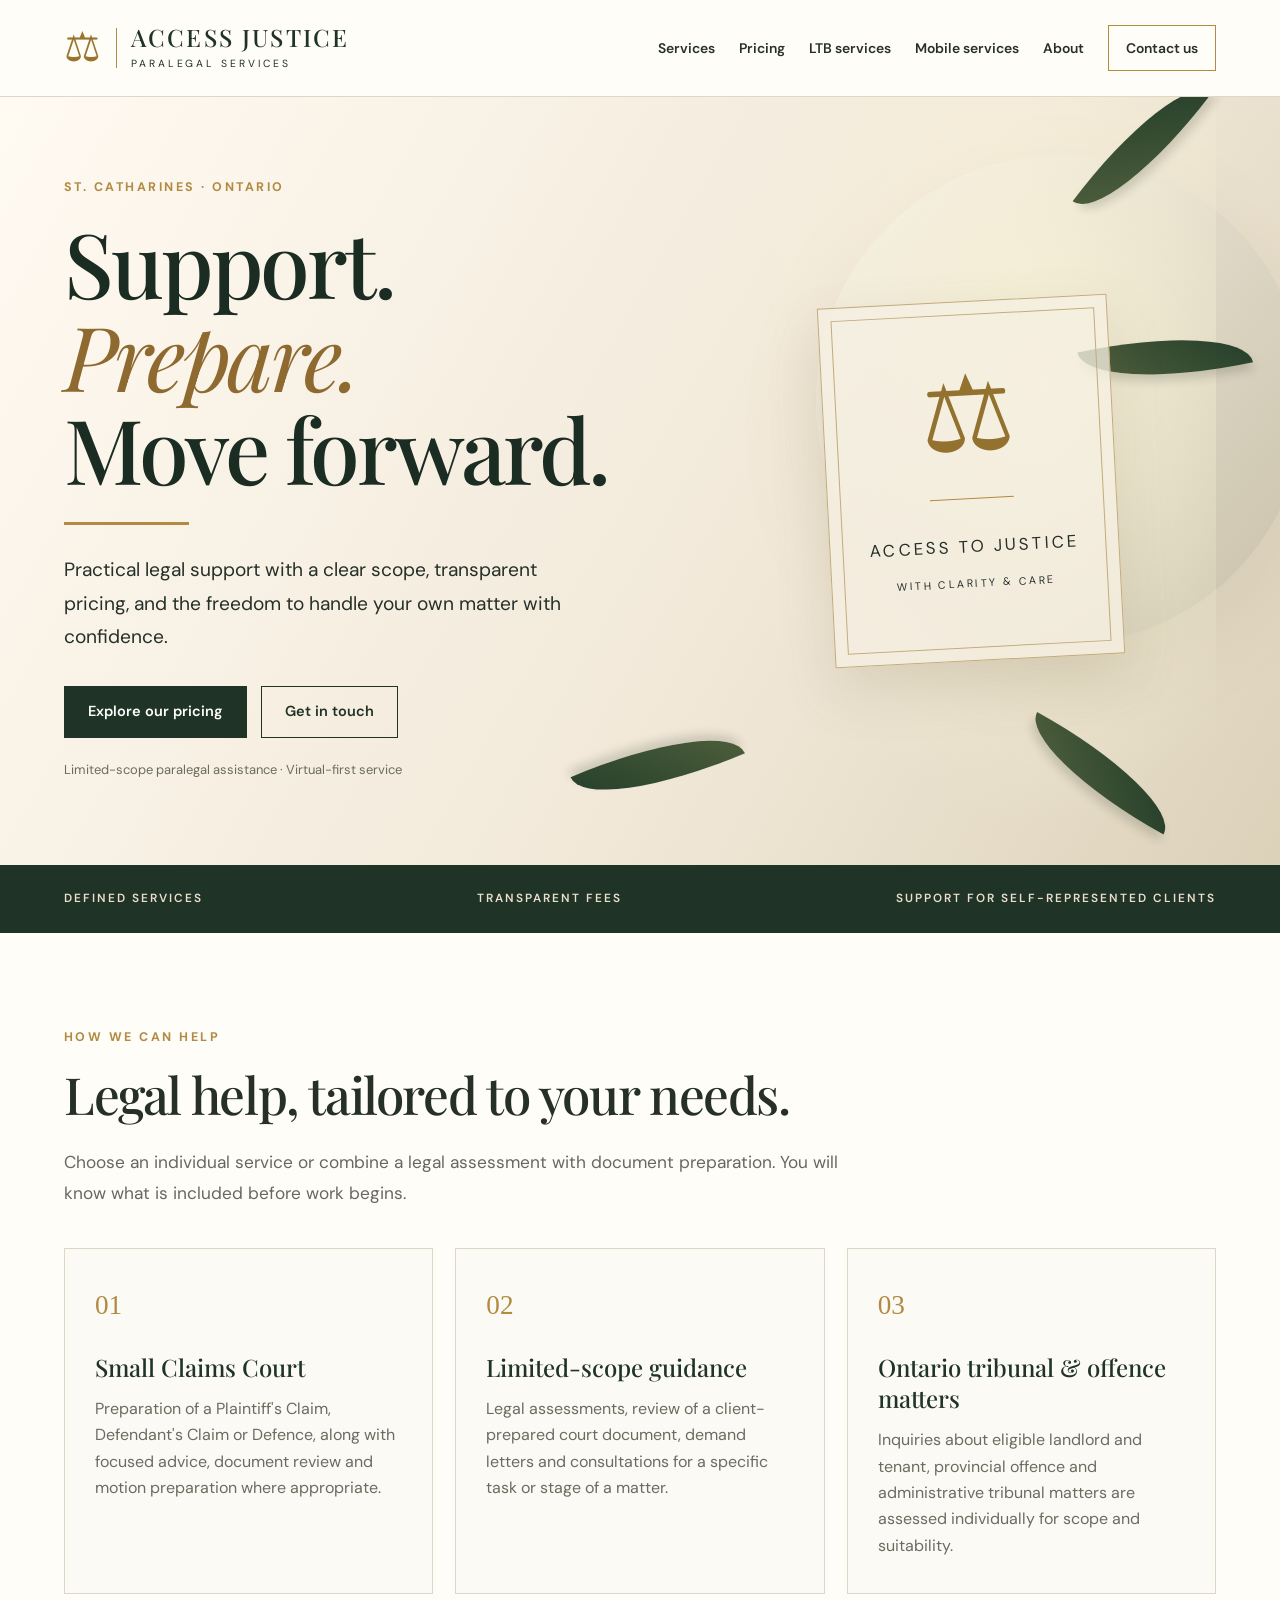
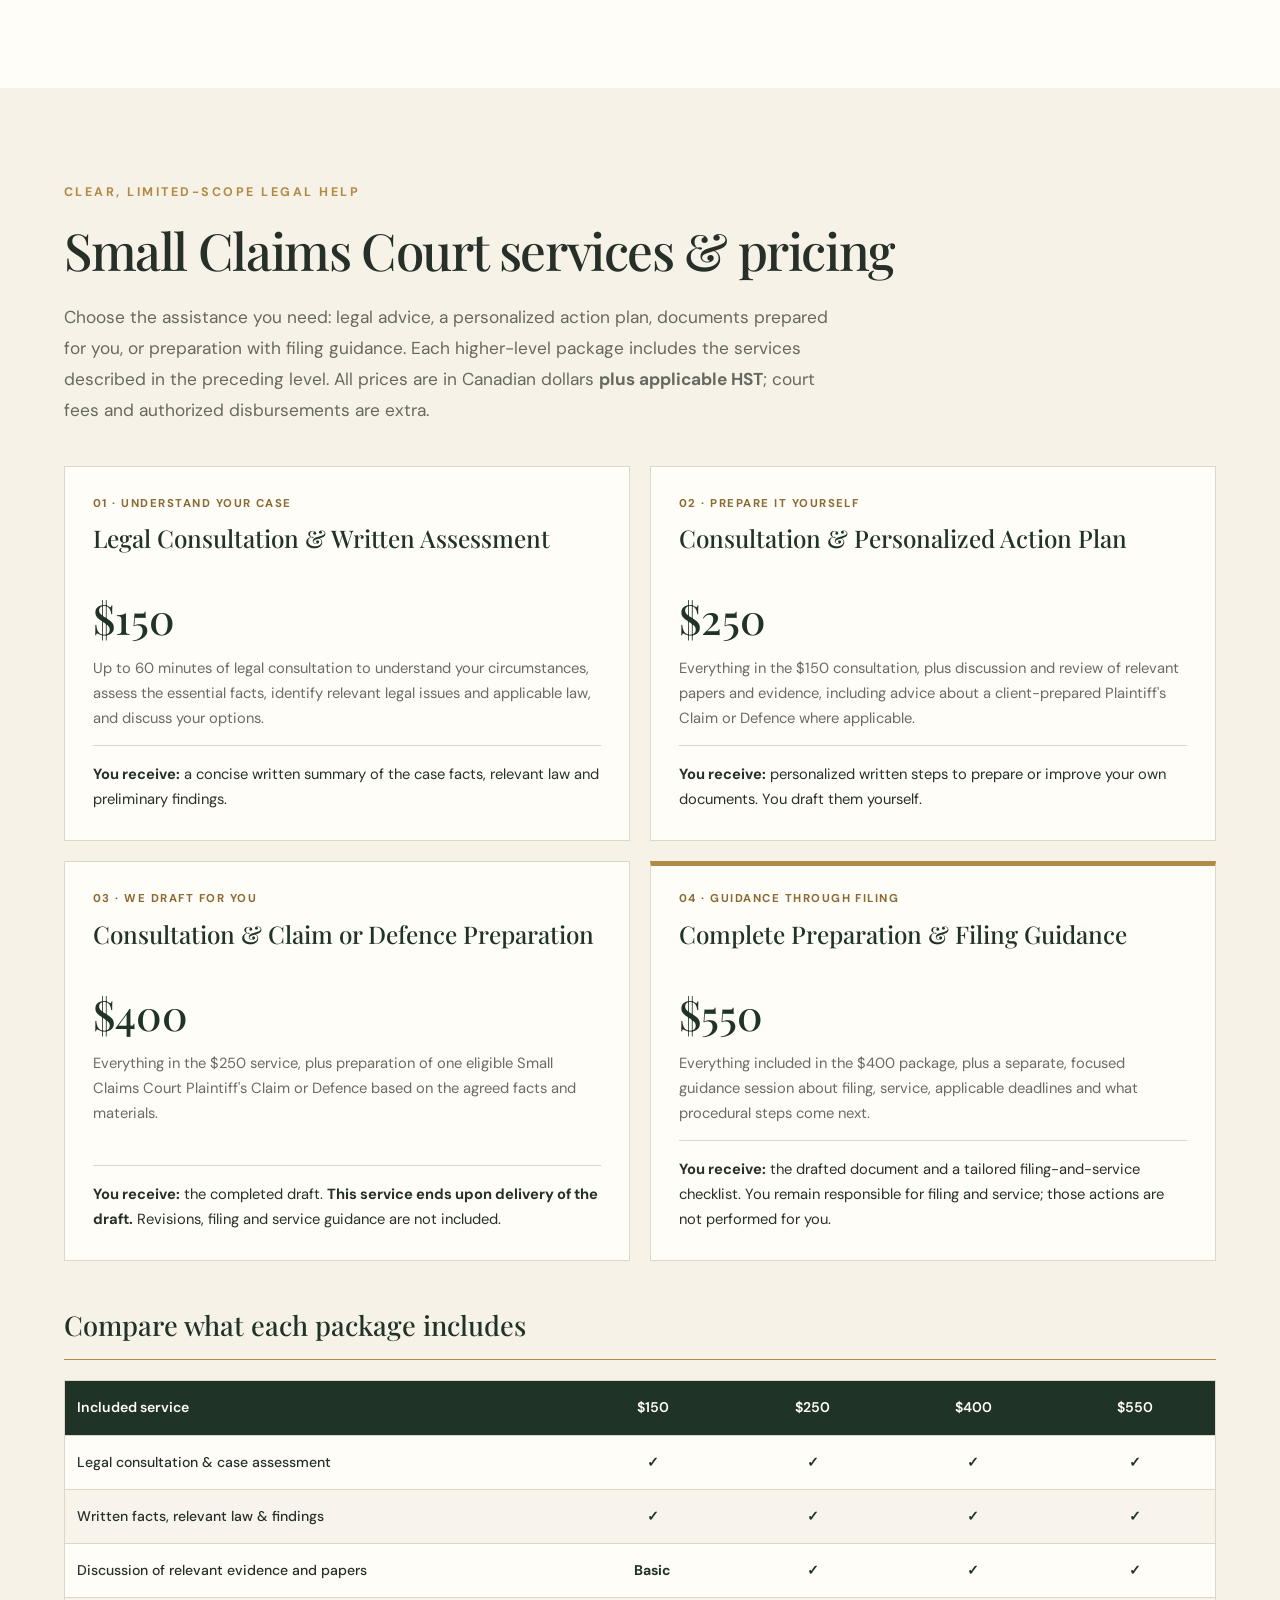
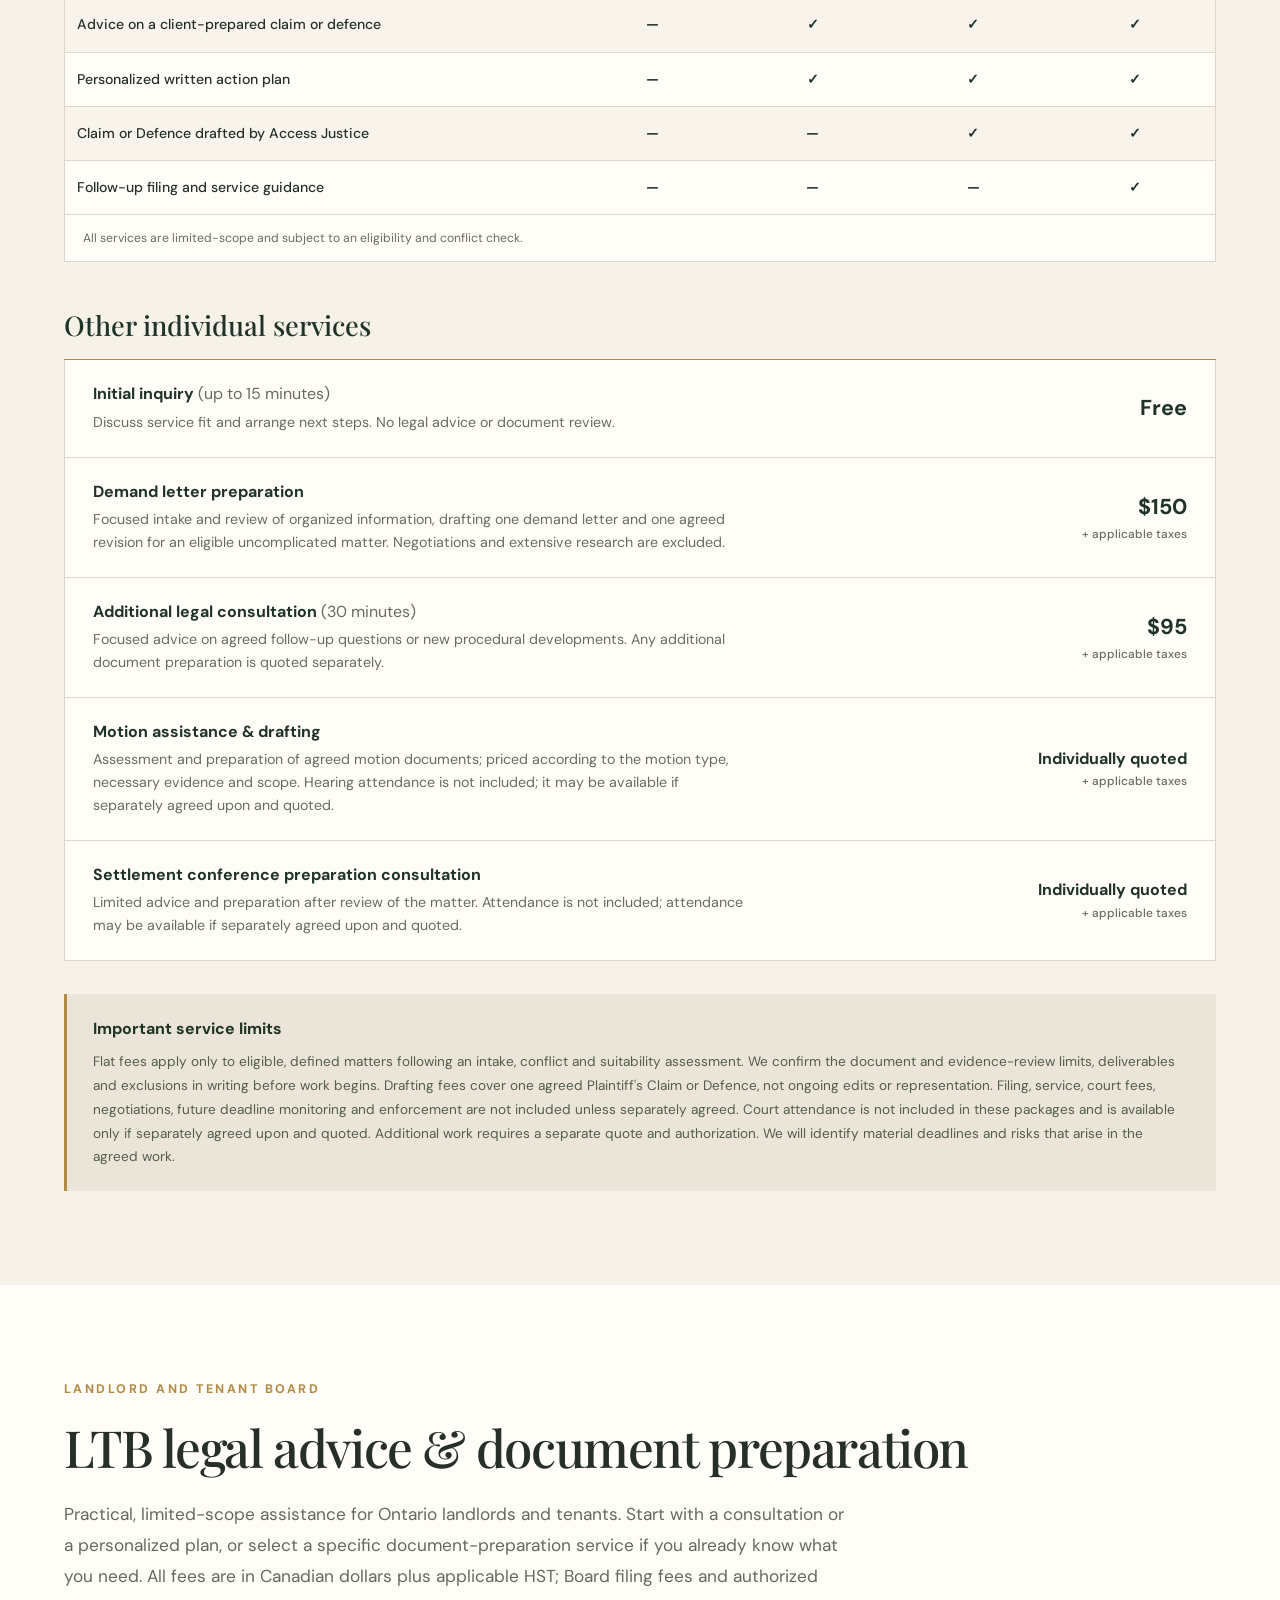
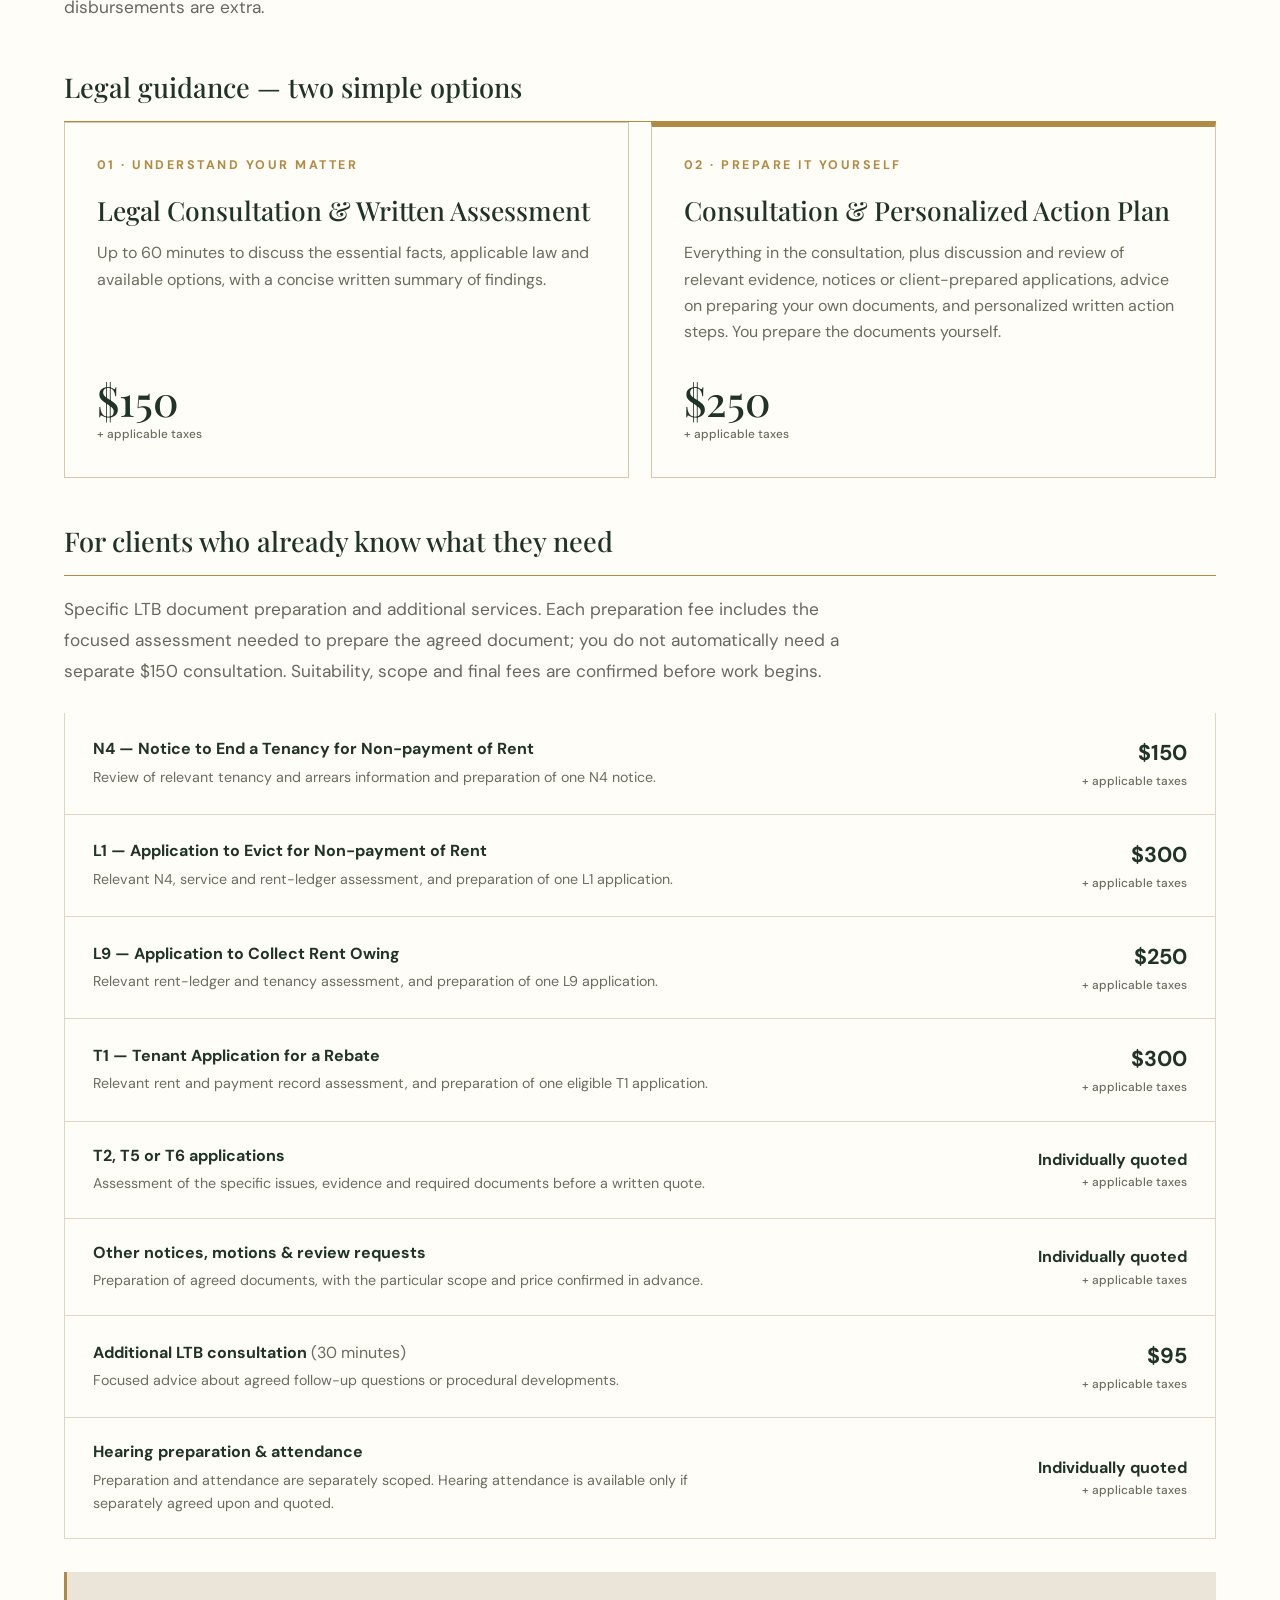
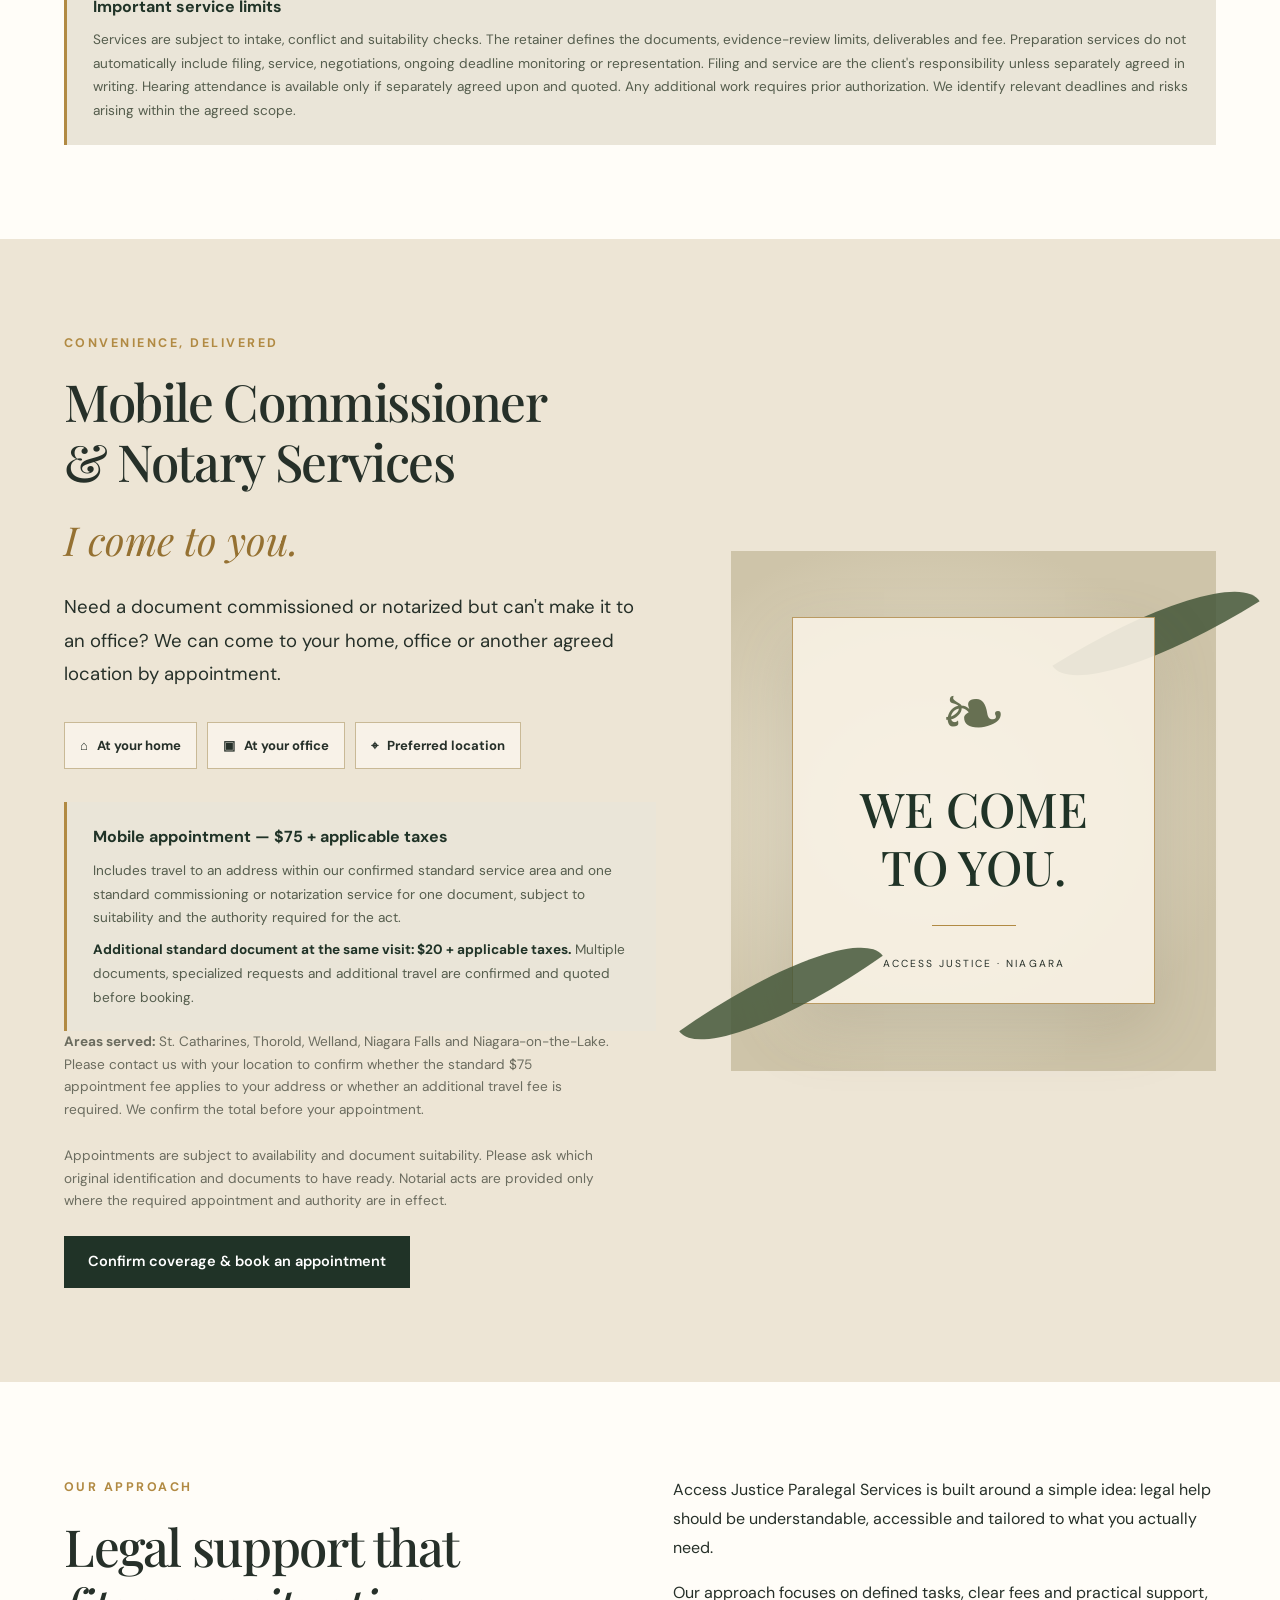
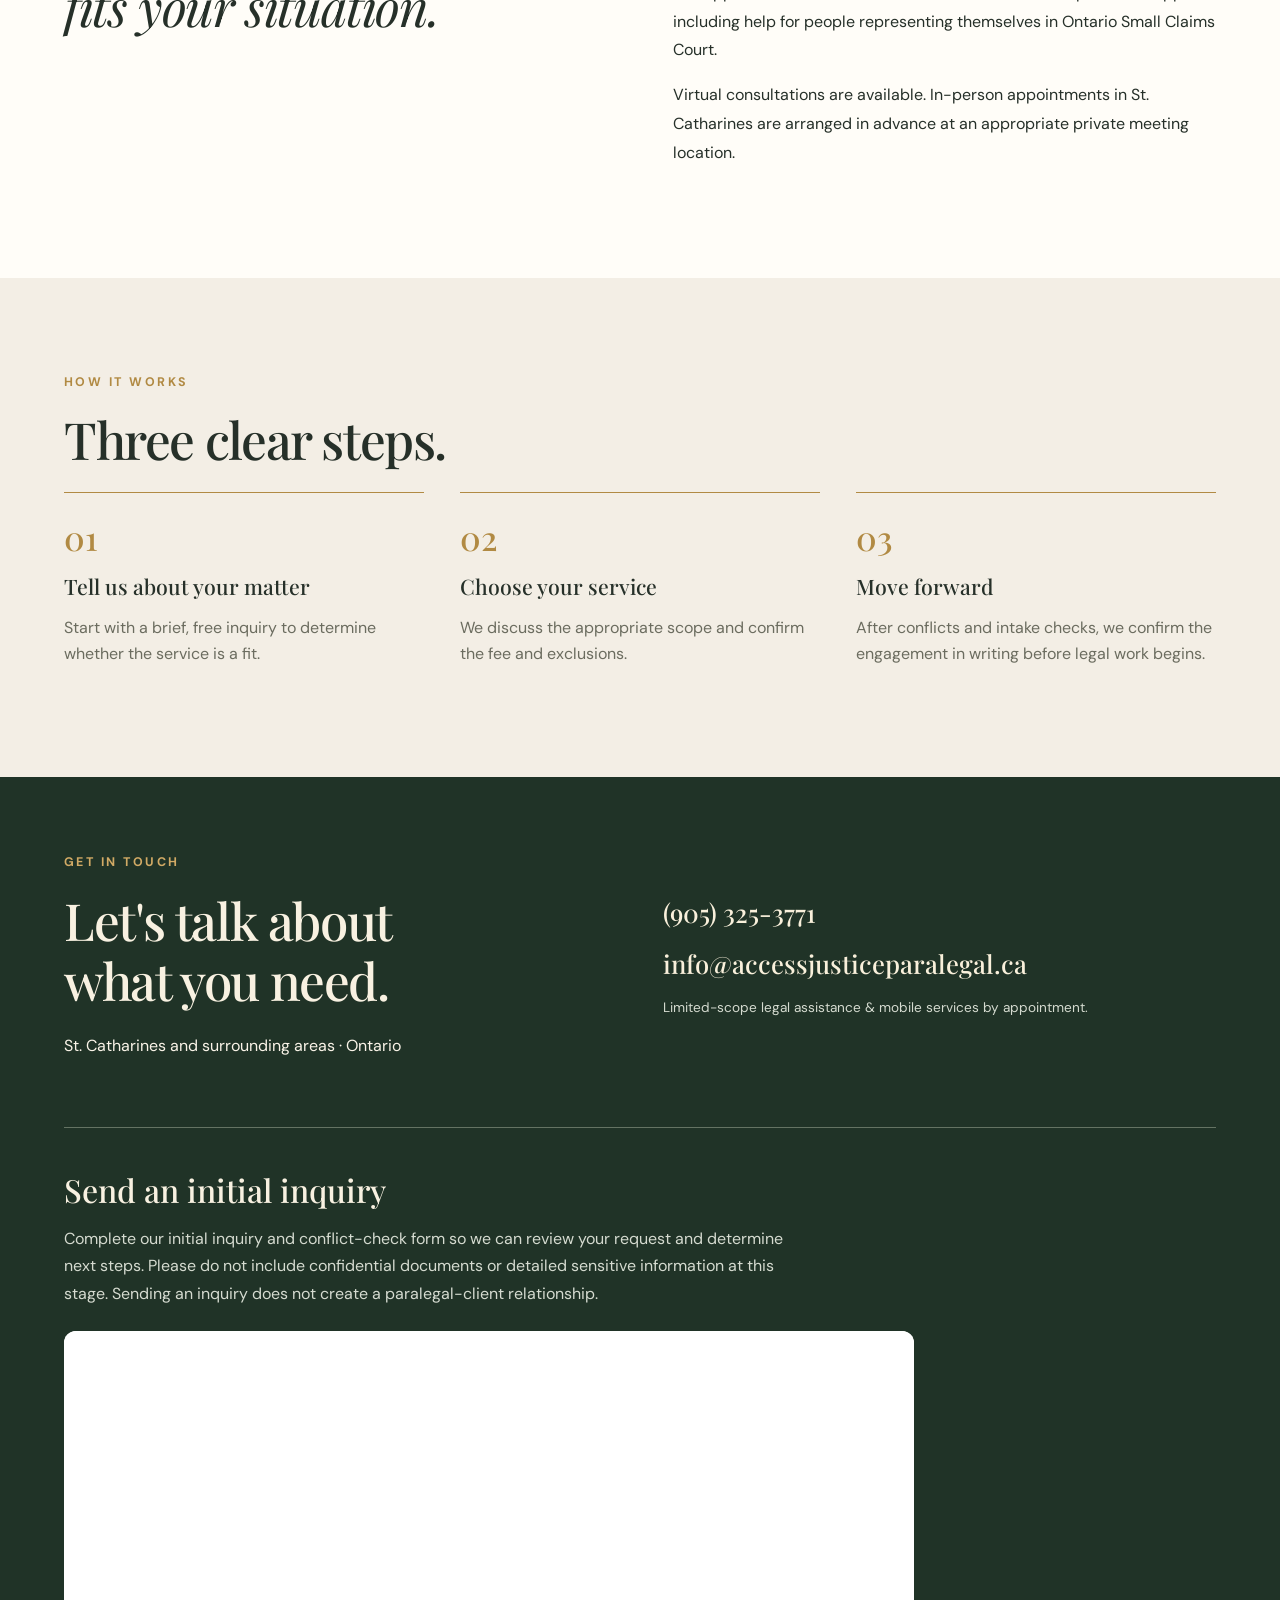
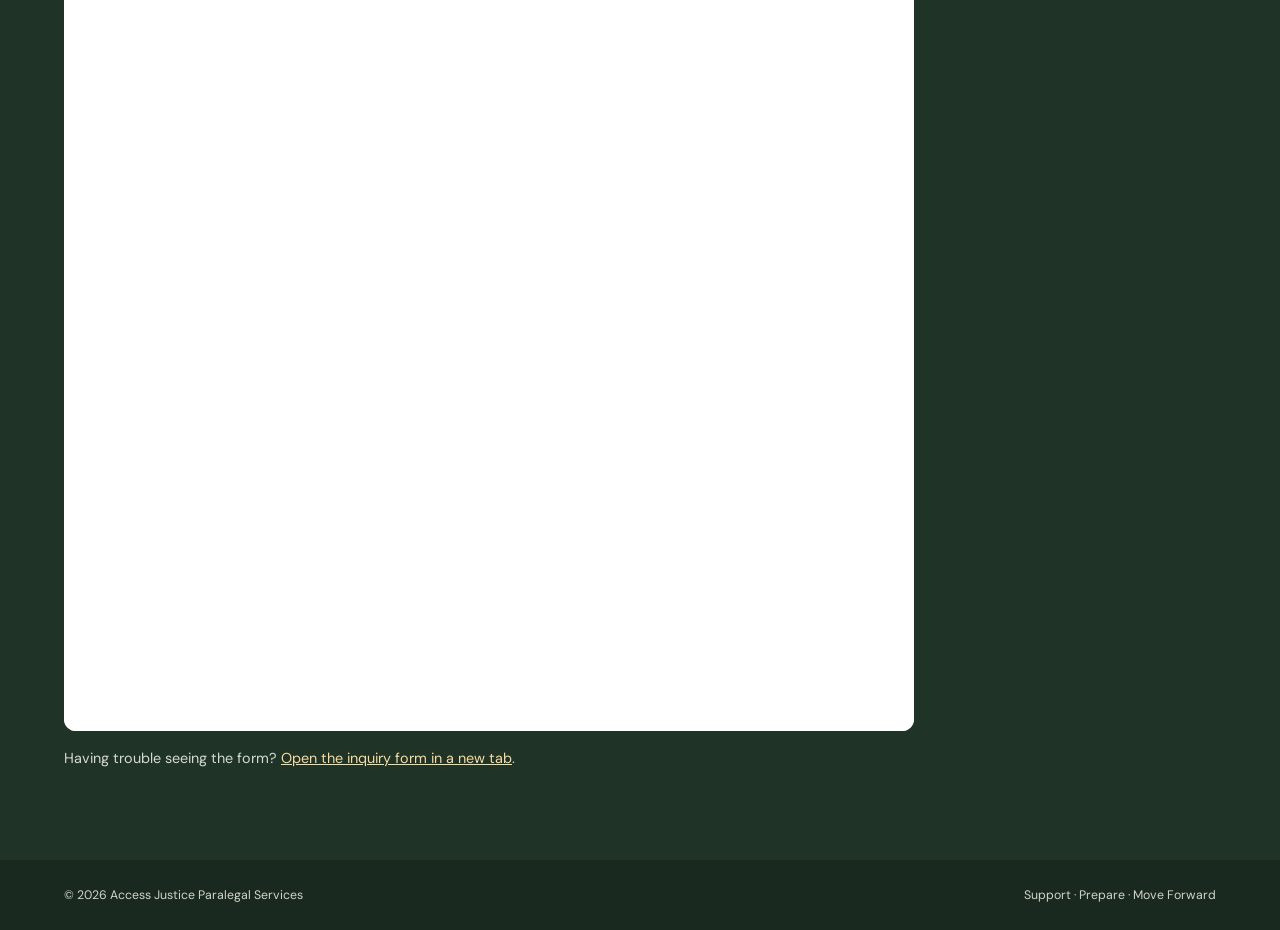
==== index.html @ cc2b42a1 "Simplify LTB pricing into two guidance options and specific document fees" ====
<!doctype html>
<html lang="en">
<head>
<meta charset="utf-8"><meta name="viewport" content="width=device-width, initial-scale=1">
<meta name="description" content="Access Justice Paralegal Services offers clearly priced, limited-scope Ontario legal assistance and mobile commissioner and notary services in St. Catharines and surrounding areas.">
<meta name="theme-color" content="#203327">
<title>Access Justice | Paralegal Services & Mobile Notary</title>
<link rel="stylesheet" href="styles.css">
</head>
<body id="top">
<a class="skip" href="#main">Skip to content</a>
<header class="site-header"><div class="wrap header-inner">
<a class="logo" href="#top" aria-label="Access Justice home"><span class="logo-icon" aria-hidden="true">⚖</span><span class="logo-copy"><strong>ACCESS JUSTICE</strong><small>PARALEGAL SERVICES</small></span></a>
<nav aria-label="Main navigation"><a href="#services">Services</a><a href="#fees">Pricing</a><a href="#ltb">LTB services</a><a href="#mobile">Mobile services</a><a href="#about">About</a><a href="#contact" class="nav-contact">Contact us</a></nav>
</div></header>
<main id="main">
<section class="hero"><div class="wrap hero-grid">
<div class="hero-copy"><p class="eyebrow">ST. CATHARINES · ONTARIO</p><h1>Support.<br><em>Prepare.</em><br>Move forward.</h1><div class="gold-rule"></div><p class="hero-lead">Practical legal support with a clear scope, transparent pricing, and the freedom to handle your own matter with confidence.</p><div class="hero-actions"><a class="button" href="#fees">Explore our pricing</a><a class="button button-outline" href="#contact">Get in touch</a></div><p class="hero-note">Limited-scope paralegal assistance · Virtual-first service</p></div>
<div class="hero-art" aria-hidden="true"><div class="sun-glow"></div><div class="leaf leaf-one"></div><div class="leaf leaf-two"></div><div class="leaf leaf-three"></div><div class="leaf leaf-four"></div><div class="hero-art-inner"><div class="hero-art-scale">⚖</div><div class="fine-line"></div><div class="art-caption">ACCESS TO JUSTICE<br><span>WITH CLARITY & CARE</span></div></div></div>
</div></section>
<section class="trust-line"><div class="wrap trust-grid"><span>DEFINED SERVICES</span><span>TRANSPARENT FEES</span><span>SUPPORT FOR SELF-REPRESENTED CLIENTS</span></div></section>
<section class="section" id="services"><div class="wrap"><p class="eyebrow">HOW WE CAN HELP</p><h2>Legal help, tailored to your needs.</h2><p class="intro">Choose an individual service or combine a legal assessment with document preparation. You will know what is included before work begins.</p>
<div class="service-grid"><article class="service-card"><span class="service-number">01</span><h3>Small Claims Court</h3><p>Preparation of a Plaintiff's Claim, Defendant's Claim or Defence, along with focused advice, document review and motion preparation where appropriate.</p></article>
<article class="service-card"><span class="service-number">02</span><h3>Limited-scope guidance</h3><p>Legal assessments, review of a client-prepared court document, demand letters and consultations for a specific task or stage of a matter.</p></article>
<article class="service-card"><span class="service-number">03</span><h3>Ontario tribunal & offence matters</h3><p>Inquiries about eligible landlord and tenant, provincial offence and administrative tribunal matters are assessed individually for scope and suitability.</p></article></div></div></section>
<section class="section pricing-section" id="fees"><div class="wrap">
<p class="eyebrow">CLEAR, LIMITED-SCOPE LEGAL HELP</p><h2>Small Claims Court services &amp; pricing</h2>
<p class="intro">Choose the assistance you need: legal advice, a personalized action plan, documents prepared for you, or preparation with filing guidance. Each higher-level package includes the services described in the preceding level. All prices are in Canadian dollars <strong>plus applicable HST</strong>; court fees and authorized disbursements are extra.</p>
<div class="package-grid">
<article class="package-card"><div class="package-head"><span class="package-step">01 · UNDERSTAND YOUR CASE</span><h3>Legal Consultation &amp; Written Assessment</h3><strong class="package-price">$150</strong></div><p>Up to 60 minutes of legal consultation to understand your circumstances, assess the essential facts, identify relevant legal issues and applicable law, and discuss your options.</p><p class="package-deliverable"><strong>You receive:</strong> a concise written summary of the case facts, relevant law and preliminary findings.</p></article>
<article class="package-card"><div class="package-head"><span class="package-step">02 · PREPARE IT YOURSELF</span><h3>Consultation &amp; Personalized Action Plan</h3><strong class="package-price">$250</strong></div><p>Everything in the $150 consultation, plus discussion and review of relevant papers and evidence, including advice about a client-prepared Plaintiff's Claim or Defence where applicable.</p><p class="package-deliverable"><strong>You receive:</strong> personalized written steps to prepare or improve your own documents. You draft them yourself.</p></article>
<article class="package-card"><div class="package-head"><span class="package-step">03 · WE DRAFT FOR YOU</span><h3>Consultation &amp; Claim or Defence Preparation</h3><strong class="package-price">$400</strong></div><p>Everything in the $250 service, plus preparation of one eligible Small Claims Court Plaintiff's Claim or Defence based on the agreed facts and materials.</p><p class="package-deliverable"><strong>You receive:</strong> the completed draft. <strong>This service ends upon delivery of the draft.</strong> Revisions, filing and service guidance are not included.</p></article>
<article class="package-card package-card-featured"><div class="package-head"><span class="package-step">04 · GUIDANCE THROUGH FILING</span><h3>Complete Preparation &amp; Filing Guidance</h3><strong class="package-price">$550</strong></div><p>Everything included in the $400 package, plus a separate, focused guidance session about filing, service, applicable deadlines and what procedural steps come next.</p><p class="package-deliverable"><strong>You receive:</strong> the drafted document and a tailored filing-and-service checklist. You remain responsible for filing and service; those actions are not performed for you.</p></article>
</div>
<h3 class="section-subtitle">Compare what each package includes</h3>
<div class="package-table-scroll"><table class="package-table"><caption>All services are limited-scope and subject to an eligibility and conflict check.</caption><thead><tr><th scope="col">Included service</th><th scope="col">$150</th><th scope="col">$250</th><th scope="col">$400</th><th scope="col">$550</th></tr></thead><tbody>
<tr><th scope="row">Legal consultation &amp; case assessment</th><td>✓</td><td>✓</td><td>✓</td><td>✓</td></tr>
<tr><th scope="row">Written facts, relevant law &amp; findings</th><td>✓</td><td>✓</td><td>✓</td><td>✓</td></tr>
<tr><th scope="row">Discussion of relevant evidence and papers</th><td>Basic</td><td>✓</td><td>✓</td><td>✓</td></tr>
<tr><th scope="row">Advice on a client-prepared claim or defence</th><td>—</td><td>✓</td><td>✓</td><td>✓</td></tr>
<tr><th scope="row">Personalized written action plan</th><td>—</td><td>✓</td><td>✓</td><td>✓</td></tr>
<tr><th scope="row">Claim or Defence drafted by Access Justice</th><td>—</td><td>—</td><td>✓</td><td>✓</td></tr>
<tr><th scope="row">Follow-up filing and service guidance</th><td>—</td><td>—</td><td>—</td><td>✓</td></tr>


</tbody></table></div>
<h3 class="section-subtitle">Other individual services</h3>
<div class="fee-list">
<div class="fee-row"><div><h4>Initial inquiry <span class="detail">(up to 15 minutes)</span></h4><p>Discuss service fit and arrange next steps. No legal advice or document review.</p></div><div class="fee-amount">Free</div></div>
<div class="fee-row"><div><h4>Demand letter preparation</h4><p>Focused intake and review of organized information, drafting one demand letter and one agreed revision for an eligible uncomplicated matter. Negotiations and extensive research are excluded.</p></div><div class="fee-amount">$150 <small>+ applicable taxes</small></div></div>
<div class="fee-row"><div><h4>Additional legal consultation <span class="detail">(30 minutes)</span></h4><p>Focused advice on agreed follow-up questions or new procedural developments. Any additional document preparation is quoted separately.</p></div><div class="fee-amount">$95 <small>+ applicable taxes</small></div></div>
<div class="fee-row"><div><h4>Motion assistance &amp; drafting</h4><p>Assessment and preparation of agreed motion documents; priced according to the motion type, necessary evidence and scope. Hearing attendance is not included; it may be available if separately agreed upon and quoted.</p></div><div class="fee-amount quote">Individually quoted <small>+ applicable taxes</small></div></div>
<div class="fee-row"><div><h4>Settlement conference preparation consultation</h4><p>Limited advice and preparation after review of the matter. Attendance is not included; attendance may be available if separately agreed upon and quoted.</p></div><div class="fee-amount quote">Individually quoted <small>+ applicable taxes</small></div></div>
</div>
<div class="pricing-note"><strong>Important service limits</strong><p>Flat fees apply only to eligible, defined matters following an intake, conflict and suitability assessment. We confirm the document and evidence-review limits, deliverables and exclusions in writing before work begins. Drafting fees cover one agreed Plaintiff's Claim or Defence, not ongoing edits or representation. Filing, service, court fees, negotiations, future deadline monitoring and enforcement are not included unless separately agreed. Court attendance is not included in these packages and is available only if separately agreed upon and quoted. Additional work requires a separate quote and authorization. We will identify material deadlines and risks that arise in the agreed work.</p></div>
</div></section>
<section class="section ltb-section" id="ltb"><div class="wrap">
<p class="eyebrow">LANDLORD AND TENANT BOARD</p><h2>LTB legal advice &amp; document preparation</h2>
<p class="intro">Practical, limited-scope assistance for Ontario landlords and tenants. Start with a consultation or a personalized plan, or select a specific document-preparation service if you already know what you need. All fees are in Canadian dollars plus applicable HST; Board filing fees and authorized disbursements are extra.</p>
<h3 class="section-subtitle">Legal guidance — two simple options</h3>
<div class="combo-grid ltb-guidance-grid">
<article class="combo"><p class="eyebrow">01 · UNDERSTAND YOUR MATTER</p><h4>Legal Consultation &amp; Written Assessment</h4><p>Up to 60 minutes to discuss the essential facts, applicable law and available options, with a concise written summary of findings.</p><div class="combo-bottom"><div><strong>$150</strong><small>+ applicable taxes</small></div></div></article>
<article class="combo highlighted"><p class="eyebrow">02 · PREPARE IT YOURSELF</p><h4>Consultation &amp; Personalized Action Plan</h4><p>Everything in the consultation, plus discussion and review of relevant evidence, notices or client-prepared applications, advice on preparing your own documents, and personalized written action steps. You prepare the documents yourself.</p><div class="combo-bottom"><div><strong>$250</strong><small>+ applicable taxes</small></div></div></article>
</div>
<h3 class="section-subtitle">For clients who already know what they need</h3>
<p class="intro compact">Specific LTB document preparation and additional services. Each preparation fee includes the focused assessment needed to prepare the agreed document; you do not automatically need a separate $150 consultation. Suitability, scope and final fees are confirmed before work begins.</p>
<div class="fee-list">
<div class="fee-row"><div><h4>N4 — Notice to End a Tenancy for Non-payment of Rent</h4><p>Review of relevant tenancy and arrears information and preparation of one N4 notice.</p></div><div class="fee-amount">$150 <small>+ applicable taxes</small></div></div>
<div class="fee-row"><div><h4>L1 — Application to Evict for Non-payment of Rent</h4><p>Relevant N4, service and rent-ledger assessment, and preparation of one L1 application.</p></div><div class="fee-amount">$300 <small>+ applicable taxes</small></div></div>
<div class="fee-row"><div><h4>L9 — Application to Collect Rent Owing</h4><p>Relevant rent-ledger and tenancy assessment, and preparation of one L9 application.</p></div><div class="fee-amount">$250 <small>+ applicable taxes</small></div></div>
<div class="fee-row"><div><h4>T1 — Tenant Application for a Rebate</h4><p>Relevant rent and payment record assessment, and preparation of one eligible T1 application.</p></div><div class="fee-amount">$300 <small>+ applicable taxes</small></div></div>
<div class="fee-row"><div><h4>T2, T5 or T6 applications</h4><p>Assessment of the specific issues, evidence and required documents before a written quote.</p></div><div class="fee-amount quote">Individually quoted <small>+ applicable taxes</small></div></div>
<div class="fee-row"><div><h4>Other notices, motions &amp; review requests</h4><p>Preparation of agreed documents, with the particular scope and price confirmed in advance.</p></div><div class="fee-amount quote">Individually quoted <small>+ applicable taxes</small></div></div>
<div class="fee-row"><div><h4>Additional LTB consultation <span class="detail">(30 minutes)</span></h4><p>Focused advice about agreed follow-up questions or procedural developments.</p></div><div class="fee-amount">$95 <small>+ applicable taxes</small></div></div>
<div class="fee-row"><div><h4>Hearing preparation &amp; attendance</h4><p>Preparation and attendance are separately scoped. Hearing attendance is available only if separately agreed upon and quoted.</p></div><div class="fee-amount quote">Individually quoted <small>+ applicable taxes</small></div></div>
</div>
<div class="pricing-note"><strong>Important service limits</strong><p>Services are subject to intake, conflict and suitability checks. The retainer defines the documents, evidence-review limits, deliverables and fee. Preparation services do not automatically include filing, service, negotiations, ongoing deadline monitoring or representation. Filing and service are the client's responsibility unless separately agreed in writing. Hearing attendance is available only if separately agreed upon and quoted. Any additional work requires prior authorization. We identify relevant deadlines and risks arising within the agreed scope.</p></div>
</div></section>
<section class="section mobile-section" id="mobile"><div class="wrap mobile-grid"><div><p class="eyebrow">CONVENIENCE, DELIVERED</p><h2>Mobile Commissioner<br>&amp; Notary Services</h2><p class="script-line">I come to you.</p><p class="mobile-lead">Need a document commissioned or notarized but can't make it to an office? We can come to your home, office or another agreed location by appointment.</p><div class="mobile-features"><span>⌂ &nbsp; At your home</span><span>▣ &nbsp; At your office</span><span>⌖ &nbsp; Preferred location</span></div><div class="pricing-note"><strong>Mobile appointment — $75 + applicable taxes</strong><p>Includes travel to an address within our confirmed standard service area and one standard commissioning or notarization service for one document, subject to suitability and the authority required for the act.</p><p><strong>Additional standard document at the same visit: $20 + applicable taxes.</strong> Multiple documents, specialized requests and additional travel are confirmed and quoted before booking.</p></div><p class="fine-mobile"><strong>Areas served:</strong> St. Catharines, Thorold, Welland, Niagara Falls and Niagara-on-the-Lake. Please contact us with your location to confirm whether the standard $75 appointment fee applies to your address or whether an additional travel fee is required. We confirm the total before your appointment.</p><p class="fine-mobile">Appointments are subject to availability and document suitability. Please ask which original identification and documents to have ready. Notarial acts are provided only where the required appointment and authority are in effect.</p><a href="#contact" class="button">Confirm coverage &amp; book an appointment</a></div><div class="mobile-illustration" aria-hidden="true"><div class="illustration-frame"><span class="plant-symbol">❧</span><span class="illustration-title">WE COME<br>TO YOU.</span><span class="illustration-rule"></span><span class="illustration-foot">ACCESS JUSTICE · NIAGARA</span></div></div></div></section>
<section class="section" id="about"><div class="wrap about-grid"><div><p class="eyebrow">OUR APPROACH</p><h2>Legal support that<br><em>fits your situation.</em></h2></div><div><p>Access Justice Paralegal Services is built around a simple idea: legal help should be understandable, accessible and tailored to what you actually need.</p><p>Our approach focuses on defined tasks, clear fees and practical support, including help for people representing themselves in Ontario Small Claims Court.</p><p>Virtual consultations are available. In-person appointments in St. Catharines are arranged in advance at an appropriate private meeting location.</p></div></div></section>
<section class="section steps-section"><div class="wrap"><p class="eyebrow">HOW IT WORKS</p><h2>Three clear steps.</h2><div class="steps"><article><span>01</span><h3>Tell us about your matter</h3><p>Start with a brief, free inquiry to determine whether the service is a fit.</p></article><article><span>02</span><h3>Choose your service</h3><p>We discuss the appropriate scope and confirm the fee and exclusions.</p></article><article><span>03</span><h3>Move forward</h3><p>After conflicts and intake checks, we confirm the engagement in writing before legal work begins.</p></article></div></div></section>
<section class="contact-section" id="contact"><div class="wrap contact-grid"><div><p class="eyebrow">GET IN TOUCH</p><h2>Let's talk about<br>what you need.</h2><p>St. Catharines and surrounding areas · Ontario</p></div><div class="contact-links"><a href="tel:+19053253771">(905) 325-3771</a><a href="mailto:info@accessjusticeparalegal.ca">info@accessjusticeparalegal.ca</a><p>Limited-scope legal assistance & mobile services by appointment.</p></div></div><div class="wrap inquiry-section"><h3>Send an initial inquiry</h3><p>Complete our initial inquiry and conflict-check form so we can review your request and determine next steps. Please do not include confidential documents or detailed sensitive information at this stage. Sending an inquiry does not create a paralegal-client relationship.</p><div class="inquiry-form"><iframe src="https://docs.google.com/forms/d/e/1FAIpQLSdY4KEK-SELUNuZ8JzN5_Kwy2pzI6Fr7aSwnadqhgM46NVULQ/viewform?embedded=true" title="Access Justice initial inquiry and conflict-check form" loading="lazy">Loading…</iframe></div><p class="inquiry-alt">Having trouble seeing the form? <a href="https://docs.google.com/forms/d/e/1FAIpQLSdY4KEK-SELUNuZ8JzN5_Kwy2pzI6Fr7aSwnadqhgM46NVULQ/viewform" target="_blank" rel="noopener noreferrer">Open the inquiry form in a new tab</a>.</p></div></section>
</main>
<footer><div class="wrap foot"><span>© 2026 Access Justice Paralegal Services</span><span>Support · Prepare · Move Forward</span></div></footer>
</body></html>
---- styles.css ----
@import url('https://fonts.googleapis.com/css2?family=DM+Sans:wght@400;500;600;700&family=Playfair+Display:ital,wght@0,400;0,500;0,600;1,400;1,500&display=swap');
:root{--forest:#203327;--forest2:#304430;--olive:#677052;--gold:#b18a43;--cream:#f7f2e8;--paper:#fffdf8;--sand:#eae2d2;--ink:#263029;--muted:#6b6c5f;--line:#ded6c7}
*{box-sizing:border-box}html{scroll-behavior:smooth;scroll-padding-top:94px}body{margin:0;background:var(--paper);color:var(--ink);font:16px/1.65 'DM Sans',Arial,sans-serif}a{color:inherit}.wrap{width:min(1160px,90%);margin:0 auto}.skip{position:absolute;left:-9999px}.skip:focus{left:16px;top:8px;z-index:999;background:#fff;padding:12px}h1,h2,h3,h4,p{margin-top:0}h1,h2,h3,.logo strong,.illustration-title{font-family:'Playfair Display',Georgia,serif;font-weight:500}h1{font-size:clamp(3.6rem,7vw,6.9rem);line-height:1.04;letter-spacing:-.035em;margin-bottom:25px}h1 em,h2 em{font-weight:400}h2{font-size:clamp(2.3rem,4vw,4.1rem);line-height:1.18;letter-spacing:-.027em;margin-bottom:22px}h3{font-size:1.5rem;line-height:1.3}h4{font-size:1.17rem;line-height:1.35}.eyebrow{color:var(--gold);font-size:.78rem;letter-spacing:.2em;font-weight:700;margin-bottom:17px}.site-header{position:sticky;top:0;z-index:30;background:rgba(255,253,248,.96);backdrop-filter:blur(12px);border-bottom:1px solid var(--line)}.header-inner{display:flex;align-items:center;justify-content:space-between;min-height:96px;gap:18px}.logo{display:flex;align-items:center;gap:14px;text-decoration:none;color:var(--forest)}.logo-icon{font-family:Georgia,serif;font-size:2.55rem;line-height:1;color:#99742e;padding-right:15px;border-right:1px solid var(--gold)}.logo-copy{display:flex;flex-direction:column}.logo strong{font-size:1.5rem;line-height:1.1;letter-spacing:.09em}.logo small{font-size:.65rem;letter-spacing:.28em;padding-top:5px}nav{display:flex;gap:24px;align-items:center}nav a{text-decoration:none;font-size:.87rem;font-weight:600}nav a:hover{text-decoration:underline;text-underline-offset:5px}.nav-contact{padding:11px 17px;border:1px solid var(--gold)}.hero{overflow:hidden;background:linear-gradient(120deg,#fffaf2 0%,#f1e8d8 60%,#dcd2ba 100%)}.hero-grid{min-height:650px;display:grid;grid-template-columns:1.15fr .85fr;align-items:center}.hero-copy{padding:80px 0 85px;position:relative;z-index:2}.hero-copy h1{color:#1b2c22}.hero-copy h1 em{color:#8f6a30}.gold-rule{width:125px;height:3px;background:var(--gold);margin:28px 0}.hero-lead{font-size:1.2rem;line-height:1.75;max-width:530px}.hero-actions{display:flex;gap:14px;flex-wrap:wrap;margin-top:32px}.button{display:inline-block;padding:13px 23px;background:var(--forest);border:1px solid var(--forest);color:#fff;text-decoration:none;font-weight:600;font-size:.91rem;transition:transform .2s,background .2s}.button:hover{background:#3a5340;transform:translateY(-1px)}.button-outline{background:transparent;color:var(--forest)}.button-outline:hover{color:white}.hero-note{font-size:.81rem;color:var(--muted);margin:21px 0 0}.hero-art{position:relative;height:100%;min-height:580px;display:grid;place-items:center;isolation:isolate}.hero-art::before{content:'';position:absolute;width:490px;height:490px;border-radius:50%;background:linear-gradient(130deg,#f8f2e7,#c8c0a8);right:-90px;top:58px;box-shadow:0 30px 80px #85755c24;z-index:-2}.sun-glow{position:absolute;inset:0;background:radial-gradient(ellipse at 65% 38%,#fff9dbb3,transparent 65%)}.hero-art-inner{width:290px;height:360px;display:flex;align-items:center;justify-content:center;flex-direction:column;background:#f7f0e3c9;border:1px solid #c3ab7b;box-shadow:0 24px 55px #75684828;transform:rotate(-3deg);position:relative;z-index:2}.hero-art-inner::after{content:'';position:absolute;inset:12px;border:1px solid #c3ab7b}.hero-art-scale{font-size:6.6rem;color:#93712f;line-height:1}.fine-line,.illustration-rule{width:84px;height:1px;background:var(--gold);margin:30px auto}.art-caption{text-align:center;font-size:1.05rem;letter-spacing:.19em;line-height:2.1}.art-caption span{font-size:.67rem;letter-spacing:.23em}.leaf{position:absolute;width:170px;height:46px;border-radius:0 100% 0 100%;background:linear-gradient(45deg,#53633d,#203b29);transform-origin:0 50%;box-shadow:0 7px 10px #1727192a;z-index:1}.leaf-one{right:-45px;top:95px;transform:rotate(-53deg)}.leaf-two{right:-36px;top:255px;transform:rotate(-12deg)}.leaf-three{left:10px;bottom:110px;transform:rotate(157deg)}.leaf-four{right:20px;bottom:110px;transform:rotate(29deg)}.trust-line{background:var(--forest);color:#e9dfcc}.trust-grid{display:flex;justify-content:space-between;gap:22px;padding:24px 0;font-size:.74rem;letter-spacing:.17em;font-weight:600}.section{padding:94px 0}.intro{max-width:780px;color:#66695f;font-size:1.08rem;line-height:1.8;margin-bottom:39px}.service-grid{display:grid;grid-template-columns:repeat(3,1fr);gap:22px}.service-card{background:#fcfaf4;border:1px solid var(--line);padding:34px 30px;min-height:275px}.service-number{display:block;color:var(--gold);font-family:Georgia,serif;font-size:1.7rem;margin-bottom:24px}.service-card h3{color:var(--forest);margin-bottom:13px}.service-card p{color:var(--muted);margin-bottom:0}.pricing-section{background:var(--cream)}.section-subtitle{font:500 1.7rem 'Playfair Display',Georgia,serif;color:var(--forest);padding-bottom:16px;border-bottom:1px solid var(--gold);margin:45px 0 0}.fee-list{background:#fffdf8;border:1px solid var(--line);border-top:0}.fee-row{display:flex;align-items:center;justify-content:space-between;gap:30px;padding:23px 28px;border-top:1px solid var(--line)}.fee-row:first-child{border-top:0}.fee-row h4{margin:0 0 6px;font-family:'DM Sans',Arial,sans-serif;font-weight:700;font-size:1rem;color:var(--forest)}.fee-row p{font-size:.89rem;color:var(--muted);margin:0;max-width:650px;line-height:1.6}.detail{font-weight:400;color:var(--muted)}.fee-amount{min-width:175px;text-align:right;font-size:1.35rem;font-weight:700;color:var(--forest);white-space:nowrap}.fee-amount small,.combo-bottom small{display:block;font-size:.74rem;color:var(--muted);font-weight:500;white-space:normal}.fee-amount.quote{font-size:1rem}.featured-row{background:#f0eee4}.mini-label{display:block;font-size:.65rem;font-weight:700;letter-spacing:.14em;color:#886b36;margin-bottom:7px}.combo-title{margin-top:65px}.compact{margin:18px 0 26px}.combo-grid{display:grid;grid-template-columns:1fr 1fr;gap:22px}.combo{background:var(--paper);border:1px solid #d4c7ac;padding:32px;display:flex;flex-direction:column}.combo.highlighted{border-top:5px solid var(--gold);padding-top:28px}.combo h4{font:500 1.65rem 'Playfair Display',Georgia,serif;color:var(--forest);margin:0 0 12px}.combo>p:not(.eyebrow):not(.comparison){color:var(--muted);flex-grow:1}.combo-bottom{display:flex;align-items:center;justify-content:space-between;gap:12px;margin-top:14px}.combo-bottom strong{font:500 2.6rem 'Playfair Display',Georgia,serif;color:var(--forest);line-height:1.15}.save{border:1px solid var(--gold);color:#795c25;padding:6px 12px;font-size:.76rem;font-weight:700}.comparison{font-size:.78rem;color:#74756b;margin:14px 0 0}.pricing-note{margin-top:33px;padding:22px 26px;border-left:3px solid var(--gold);background:#eae5d8;color:#555d4d}.pricing-note strong{color:var(--forest)}.pricing-note p{font-size:.85rem;line-height:1.75;margin:8px 0 0}.mobile-section{background:#ede5d5;overflow:hidden}.mobile-grid{display:grid;grid-template-columns:1.1fr .9fr;gap:75px;align-items:center}.script-line{font:italic 2.5rem 'Playfair Display',Georgia,serif;color:#957132;margin:0 0 25px}.mobile-lead{font-size:1.16rem;line-height:1.8}.mobile-features{display:flex;flex-wrap:wrap;gap:10px;margin:30px 0}.mobile-features span{border:1px solid #c9b996;padding:12px 15px;font-size:.82rem;font-weight:700;background:#f8f2e8}.fine-mobile{font-size:.85rem;color:var(--muted);max-width:550px;margin-bottom:24px}.mobile-illustration{min-height:520px;background:radial-gradient(ellipse at 40% 50%,#eee7d4 0,#cec4a9 75%);display:grid;place-items:center;position:relative}.mobile-illustration::before,.mobile-illustration::after{content:'';position:absolute;width:210px;height:55px;border-radius:0 100% 0 100%;background:#435639;opacity:.84}.mobile-illustration::before{right:-45px;top:55px;transform:rotate(-32deg)}.mobile-illustration::after{left:-55px;bottom:50px;transform:rotate(145deg)}.illustration-frame{width:75%;min-height:380px;background:#f8f1e4e8;border:1px solid #ba9a62;box-shadow:0 24px 60px #6c6a5533;display:flex;align-items:center;justify-content:center;flex-direction:column;text-align:center;padding:30px;position:relative}.plant-symbol{font-size:5rem;color:var(--olive)}.illustration-title{font-size:3rem;line-height:1.2;color:var(--forest)}.illustration-foot{font-size:.64rem;letter-spacing:.2em}.about-grid{display:grid;grid-template-columns:1fr 1fr;gap:65px}.about-grid p{line-height:1.8}.steps-section{background:#f3eee5}.steps{display:grid;grid-template-columns:repeat(3,1fr);gap:36px}.steps article{border-top:1px solid var(--gold);padding-top:22px}.steps span{font:500 2.1rem 'Playfair Display',Georgia,serif;color:var(--gold)}.steps h3{font-size:1.33rem;margin:14px 0}.steps p{color:var(--muted)}.contact-section{background:var(--forest);color:#faf4e8;padding:75px 0}.contact-grid{display:grid;grid-template-columns:1fr 1fr;gap:45px}.contact-section h2{color:#f8f1e1}.contact-section .eyebrow{color:#d1aa65}.contact-links{display:flex;flex-direction:column;gap:17px;justify-content:center}.contact-links a{font:500 clamp(1.1rem,2vw,1.65rem) 'Playfair Display',Georgia,serif;color:#f9f0db;text-decoration:none;overflow-wrap:anywhere}.contact-links a:hover{text-decoration:underline}.contact-links p{color:#d5dbd0;font-size:.85rem}footer{background:#1a291f;color:#d2d4c8;padding:25px 0;font-size:.77rem}.foot{display:flex;justify-content:space-between;gap:20px}
@media(max-width:980px){nav{gap:14px}nav a{font-size:.77rem}.logo strong{font-size:1.14rem}.hero-grid{grid-template-columns:1fr .8fr}.hero-art-inner{width:220px;height:300px}.hero-art::before{width:350px;height:350px}.hero-art-scale{font-size:5rem}.mobile-grid{gap:35px}}
@media(max-width:720px){.wrap{width:min(94%,560px)}.header-inner{min-height:85px;align-items:flex-start;flex-direction:column;gap:8px;padding:12px 0}.logo-icon{font-size:1.95rem}.logo strong{font-size:1.06rem}.logo small{font-size:.53rem}nav{overflow-x:auto;width:100%;padding:0 0 4px;gap:16px;white-space:nowrap}nav a{font-size:.76rem}nav .nav-contact{padding:4px 9px}.hero-grid,.mobile-grid,.about-grid,.contact-grid{grid-template-columns:1fr}.hero-copy{padding:65px 0 30px}.hero-art{min-height:300px;margin-bottom:25px}.hero-art::before{width:280px;height:280px;right:10%}.hero-art-inner{width:195px;height:245px}.hero-art-scale{font-size:3.5rem}.art-caption{font-size:.72rem}.trust-grid{flex-direction:column;text-align:center;gap:7px}.section{padding:65px 0}.service-grid,.combo-grid,.steps{grid-template-columns:1fr}.fee-row{align-items:flex-start;flex-direction:column;gap:10px;padding:20px}.fee-amount{text-align:left}.mobile-illustration{min-height:300px}.illustration-frame{min-height:240px}.illustration-title{font-size:2rem}.plant-symbol{font-size:3rem}.foot{flex-direction:column}.contact-section{padding:60px 0}}
@media(prefers-reduced-motion:reduce){html{scroll-behavior:auto}.button{transition:none}}
/* Published client inquiry form */
.inquiry-section{margin-top:52px;border-top:1px solid #647363;padding-top:40px}
.inquiry-section h3{font:500 clamp(1.5rem,3vw,2rem) 'Playfair Display',Georgia,serif;color:#f8f1e1;margin:0 0 14px}
.inquiry-section>p{max-width:750px;color:#d5dbd0;line-height:1.7}
.inquiry-form{margin-top:24px;background:#fff;border-radius:12px;overflow:hidden;max-width:850px}
.inquiry-form iframe{display:block;width:100%;height:1000px;border:0;background:#fff}
.inquiry-alt{margin-top:15px;font-size:.9rem}
.inquiry-alt a{color:#f8dca1;text-decoration:underline}
@media(max-width:720px){.inquiry-section{margin-top:36px;padding-top:30px}.inquiry-form iframe{height:1100px}}


/* Small Claims Court package cards and comparison */
.package-grid{display:grid;grid-template-columns:repeat(2,minmax(0,1fr));gap:20px;margin:28px 0 46px}
.package-card{background:#fffdf8;border:1px solid var(--line);padding:28px;display:flex;flex-direction:column;gap:14px;min-width:0}
.package-card-featured{border-top:5px solid var(--gold);padding-top:24px}
.package-head{display:flex;flex-direction:column;gap:10px}
.package-step{color:#8b6a32;font-size:.71rem;font-weight:700;letter-spacing:.13em}
.package-card h3{font-size:1.52rem;color:var(--forest);margin:0;min-height:2.5em}
.package-price{font:500 2.6rem 'Playfair Display',Georgia,serif;color:var(--forest);line-height:1.15}
.package-card p{font-size:.92rem;color:var(--muted);line-height:1.7;margin:0}
.package-card .package-deliverable{margin-top:auto;border-top:1px solid var(--line);padding-top:16px;color:var(--ink)}
.package-table-scroll{overflow-x:auto;background:#fffdf8;border:1px solid var(--line);margin:20px 0 45px}
.package-table{border-collapse:collapse;width:100%;min-width:620px;text-align:center}
.package-table caption{caption-side:bottom;text-align:left;padding:13px 18px;font-size:.76rem;color:var(--muted)}
.package-table th,.package-table td{border-bottom:1px solid var(--line);padding:15px 12px;font-size:.88rem}
.package-table thead th{background:var(--forest);color:#fffdf8;font-weight:600}
.package-table th:first-child{text-align:left;width:44%}
.package-table tbody th{font-weight:500}
.package-table td{color:var(--forest);font-weight:700}
.package-table tbody tr:nth-child(even){background:#f8f4eb}
@media(max-width:720px){.package-grid{grid-template-columns:1fr}.package-card h3{min-height:0}.package-card{padding:23px}.package-card-featured{padding-top:19px}}
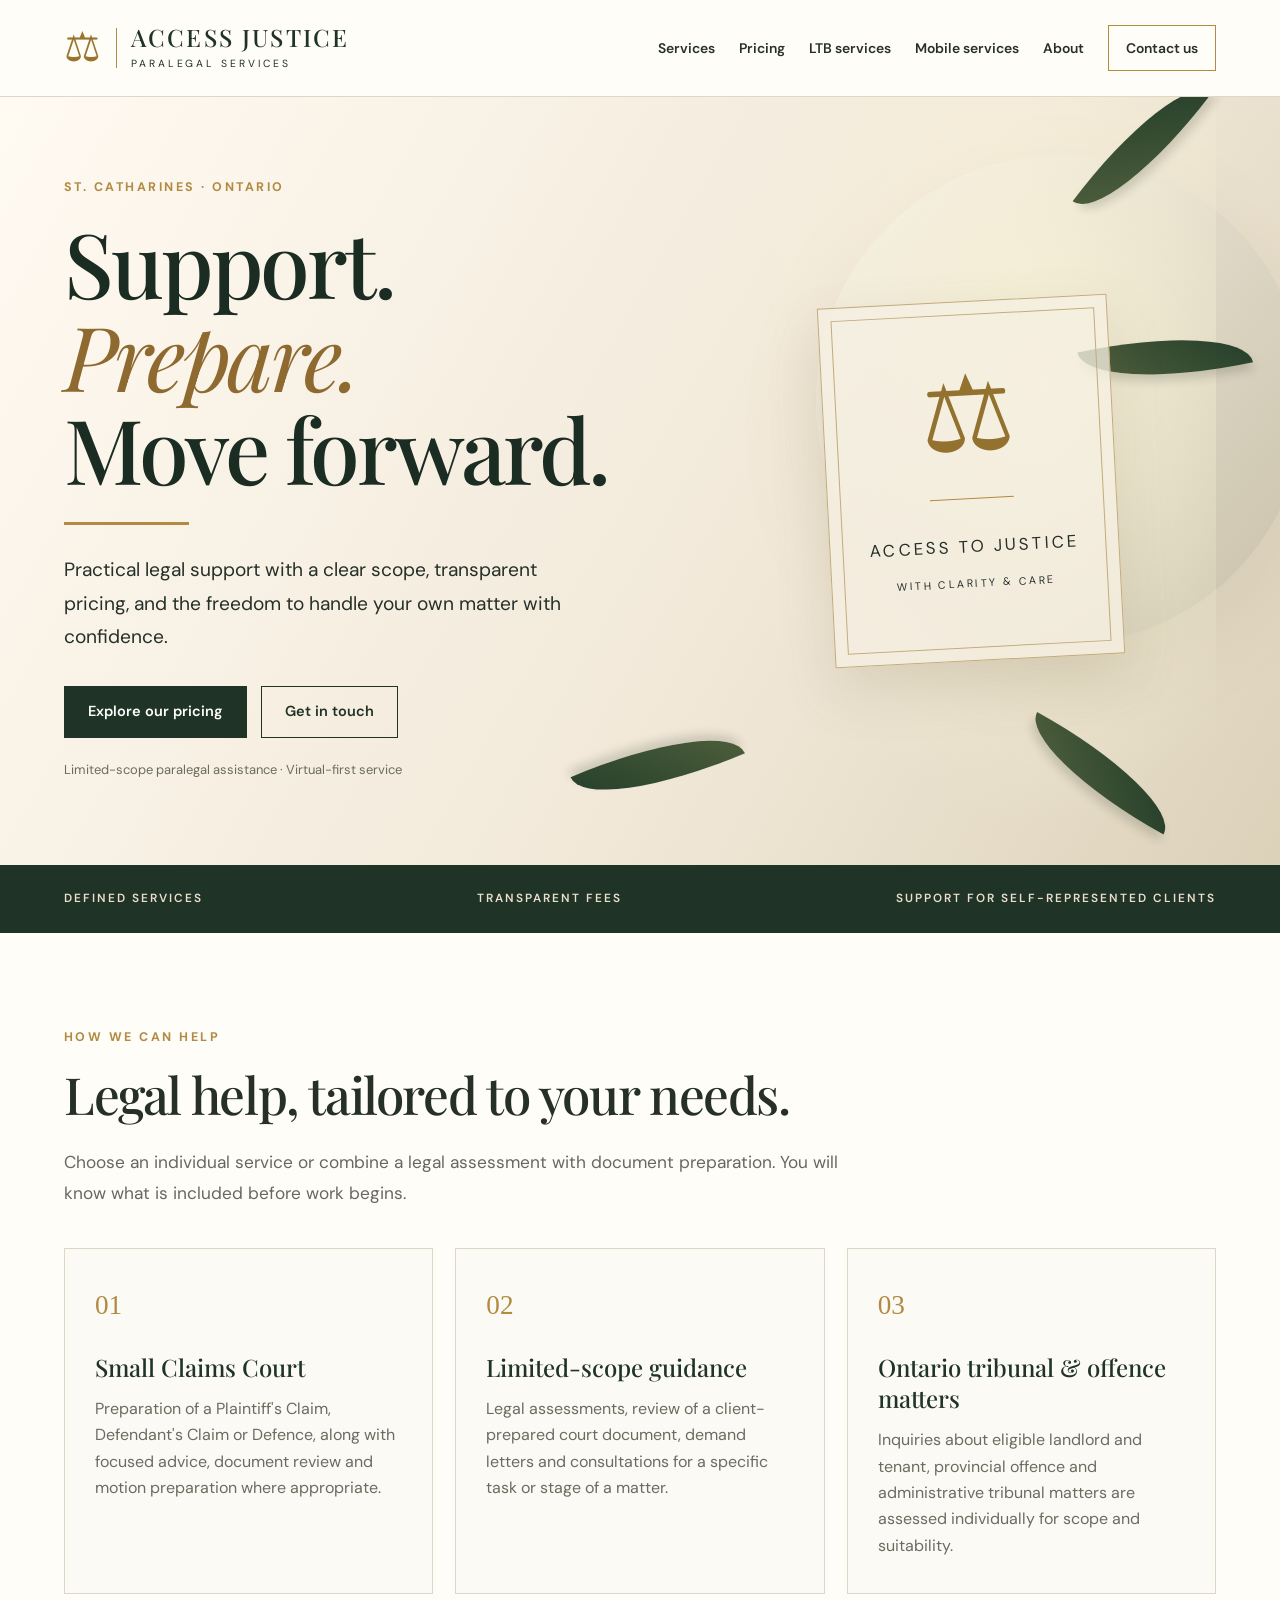
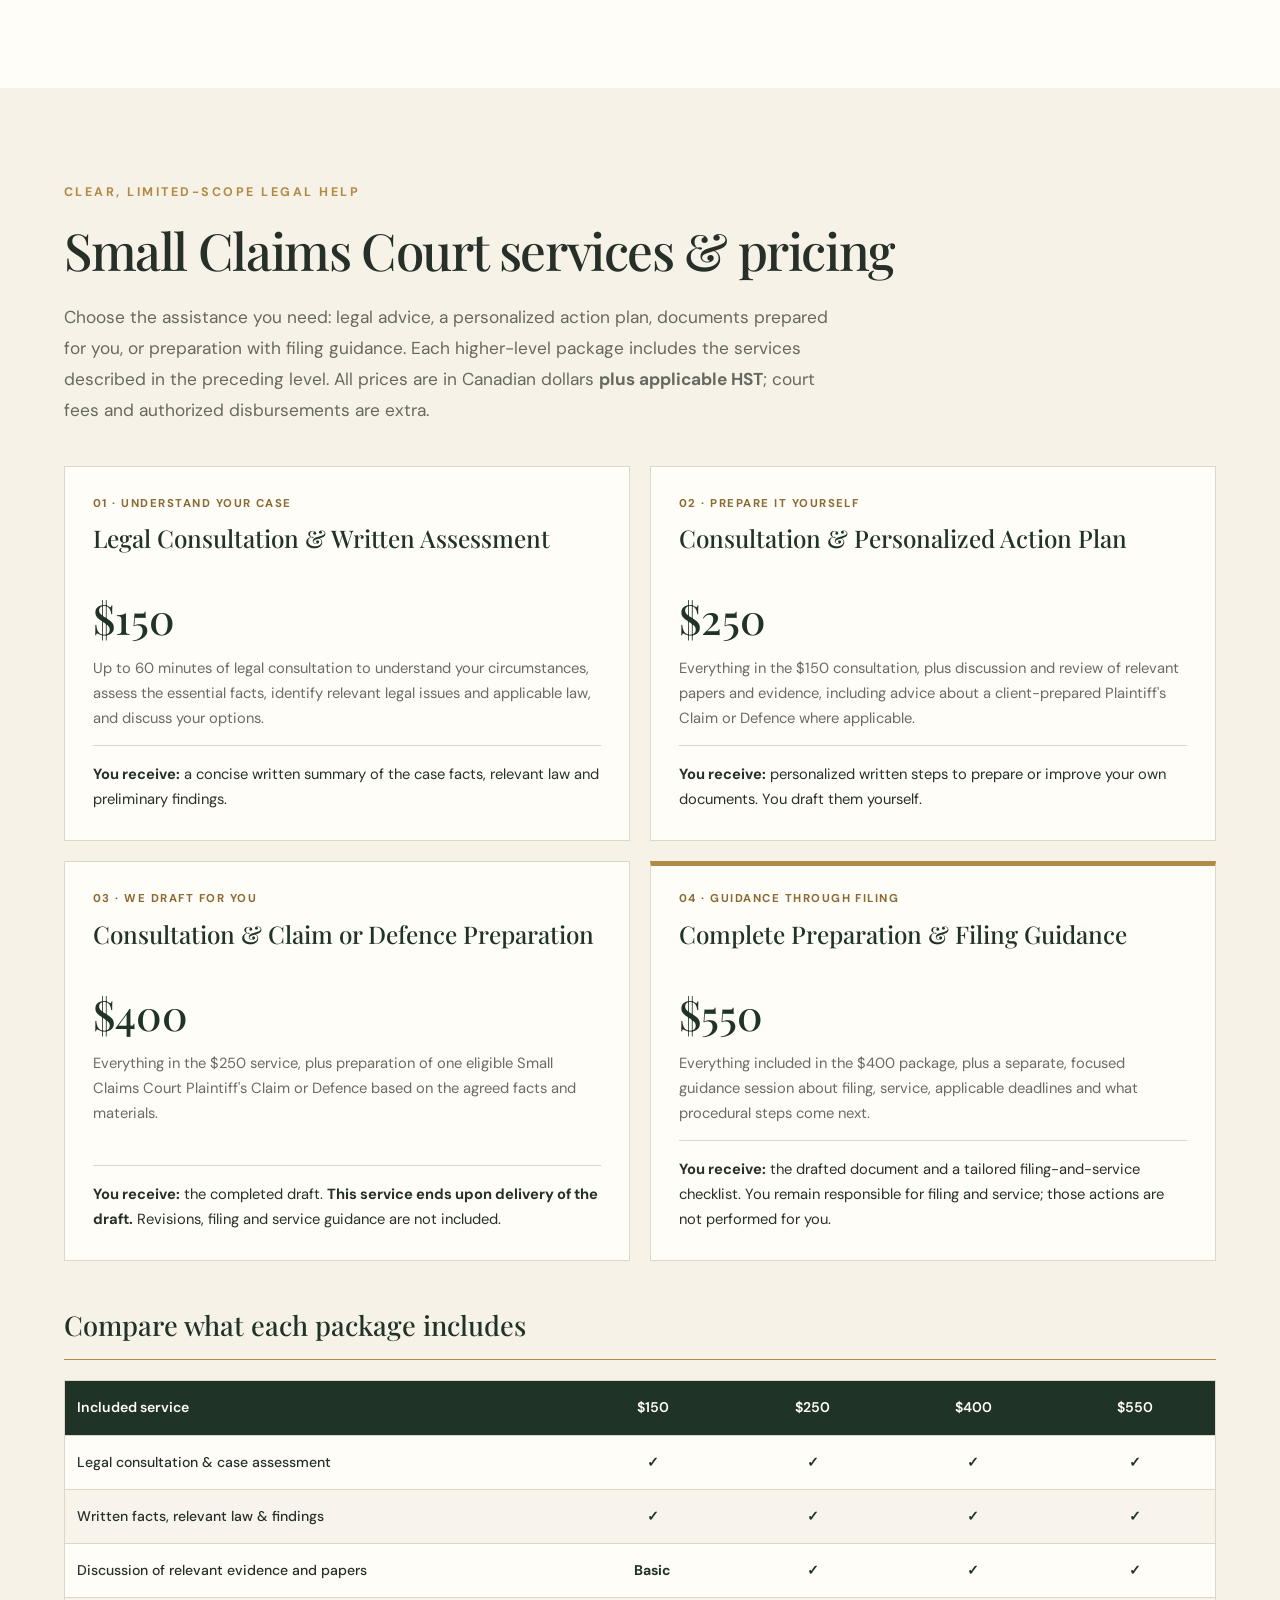
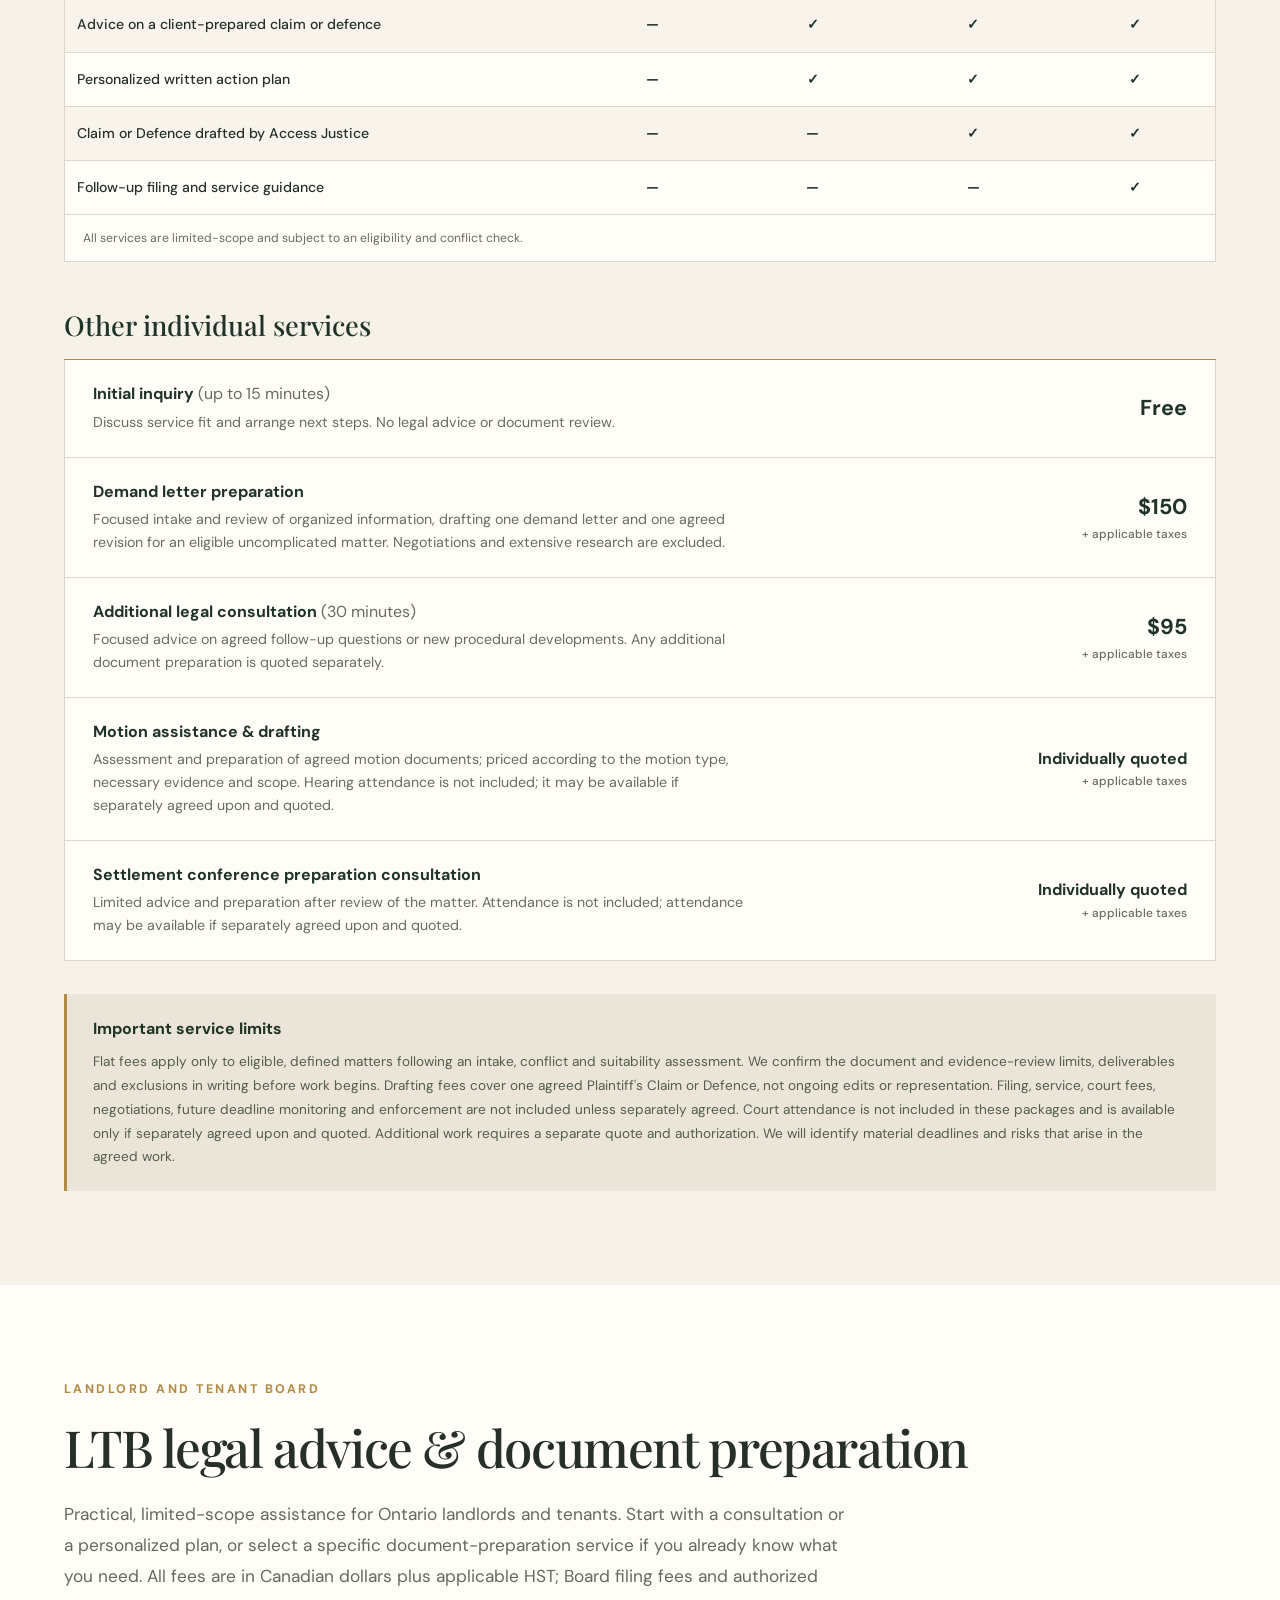
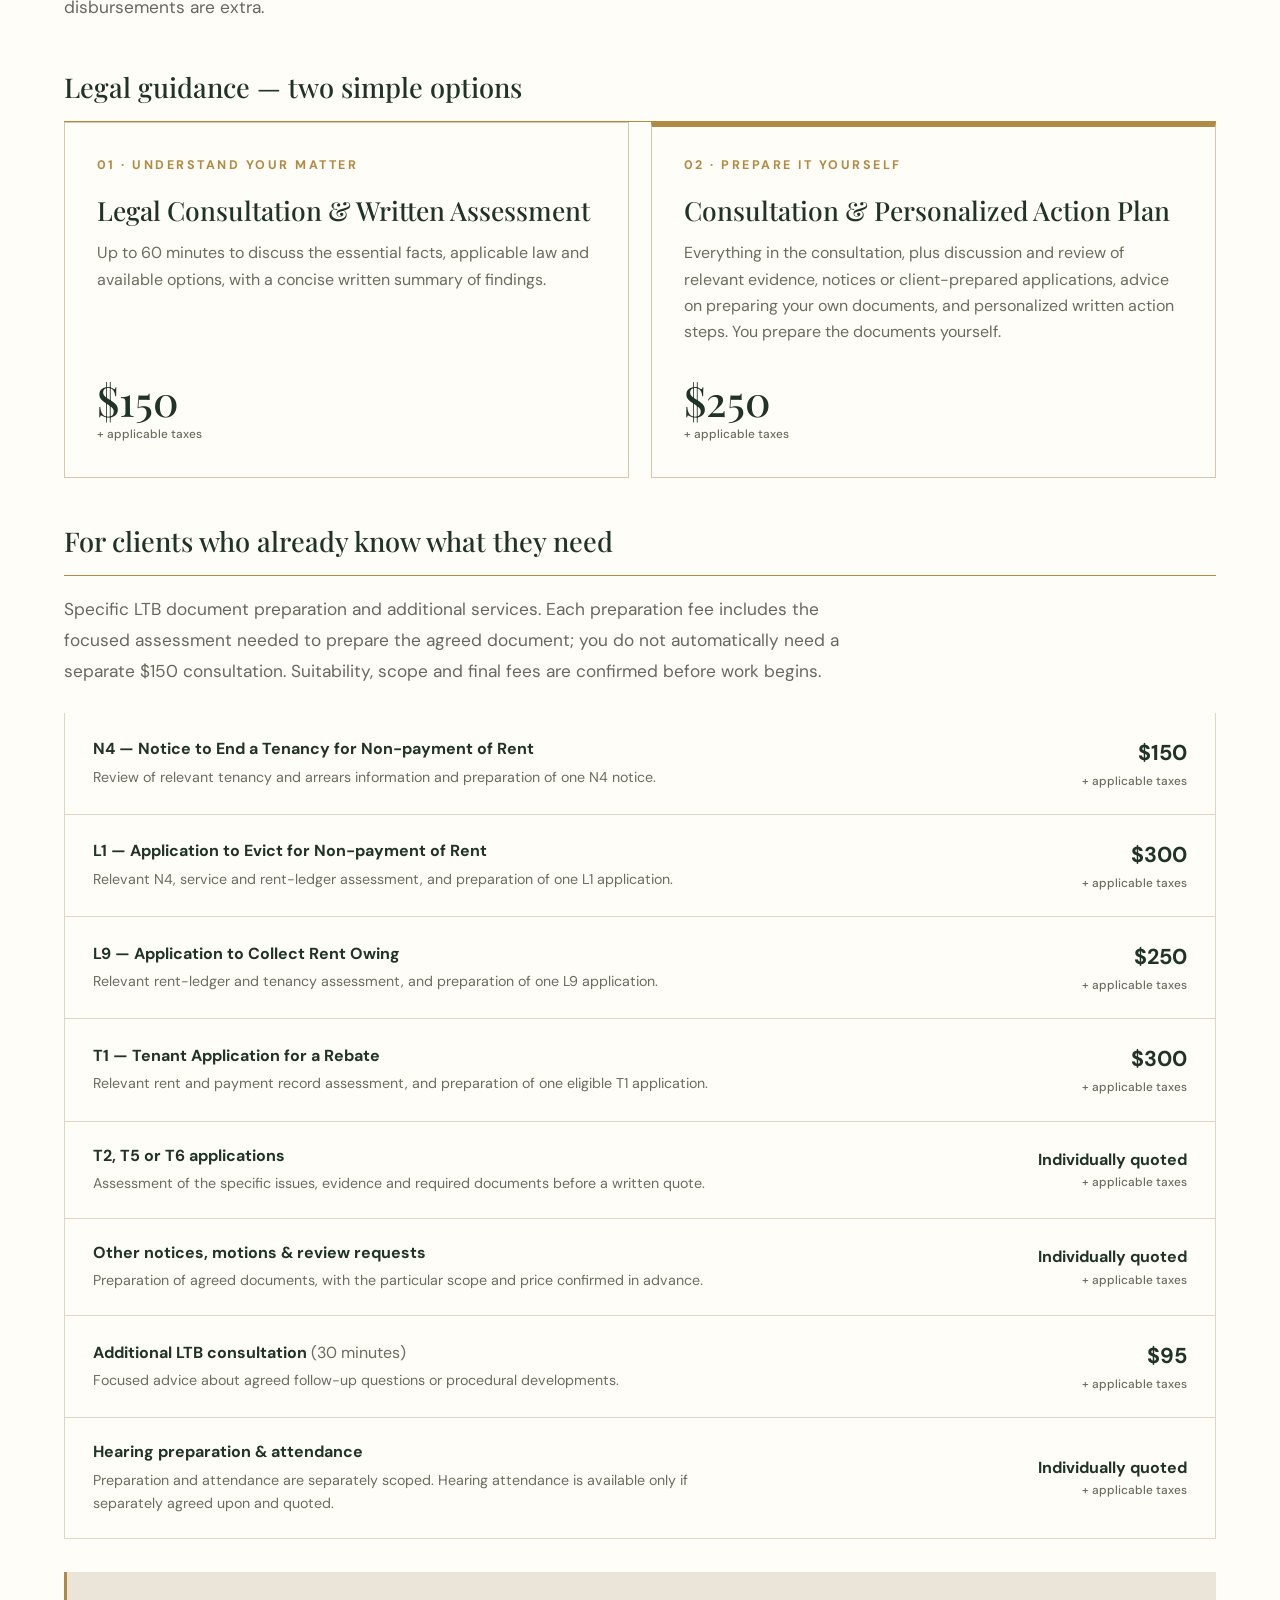
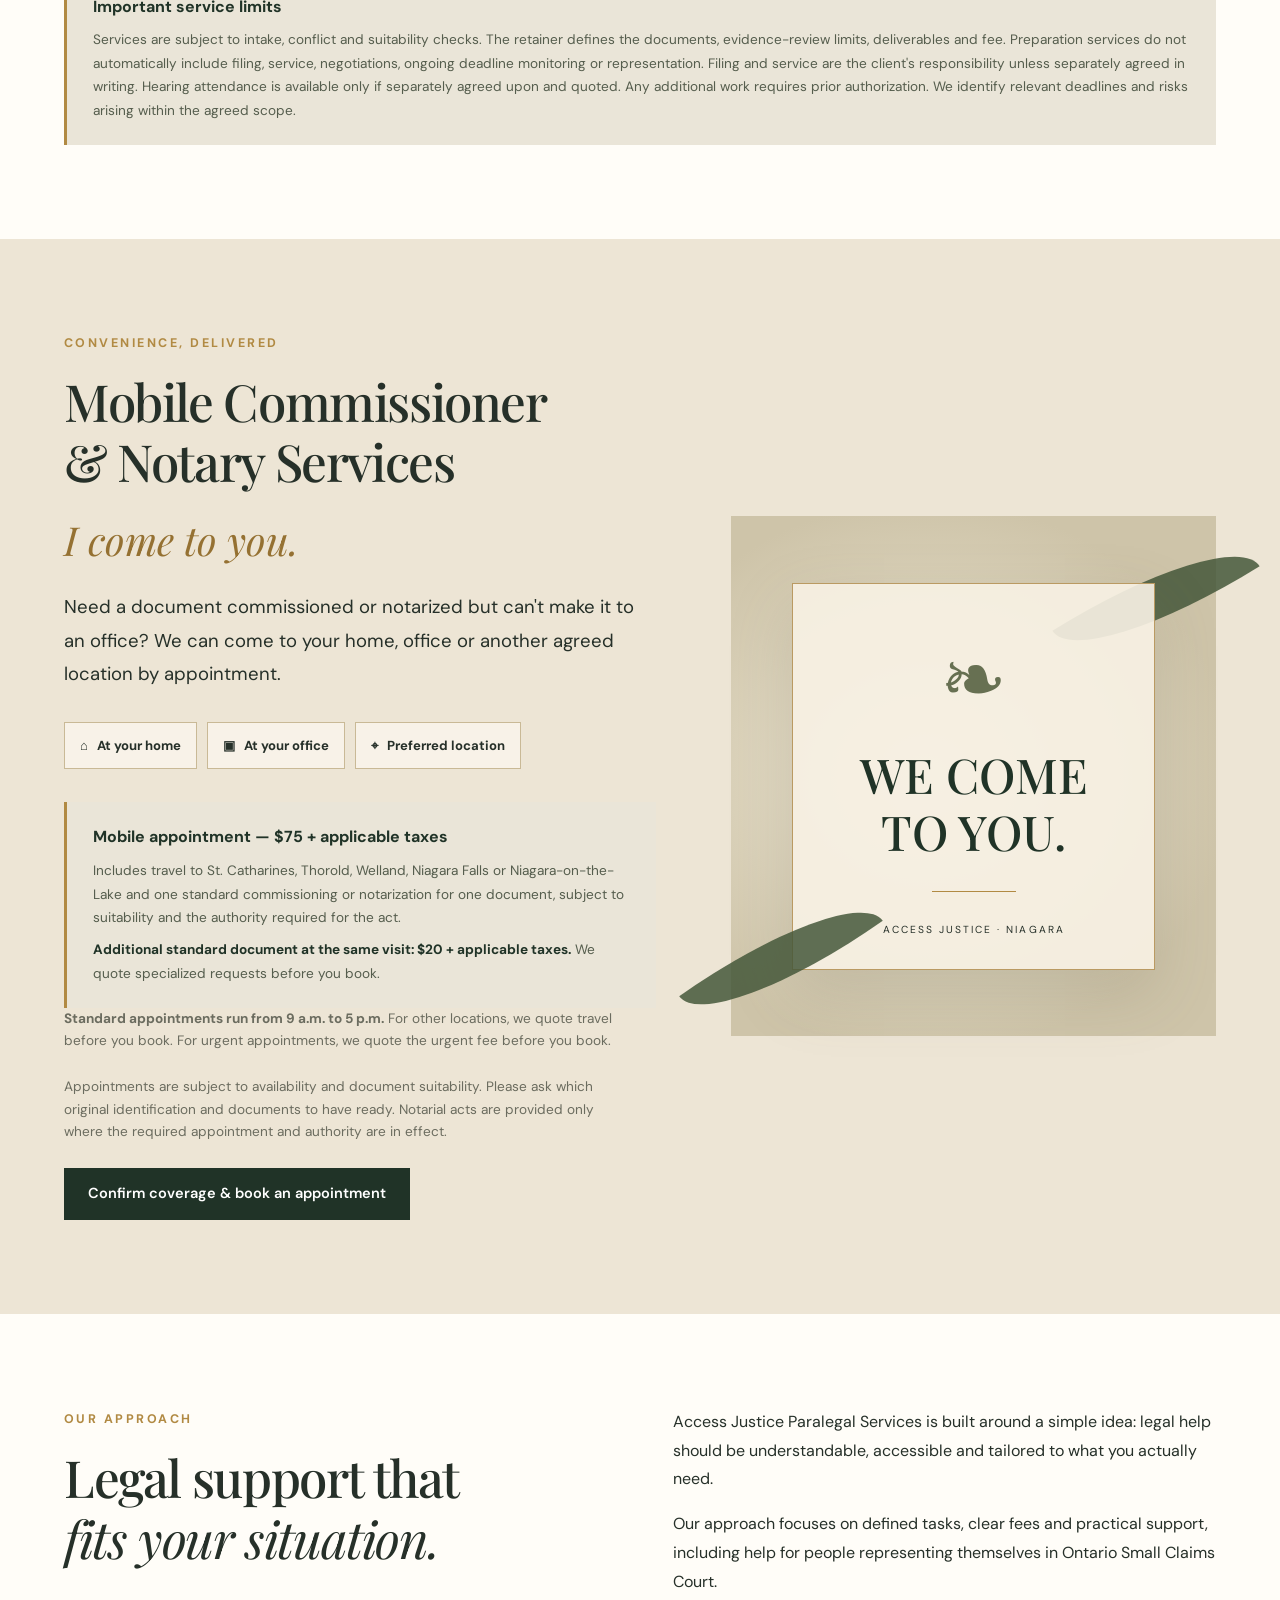
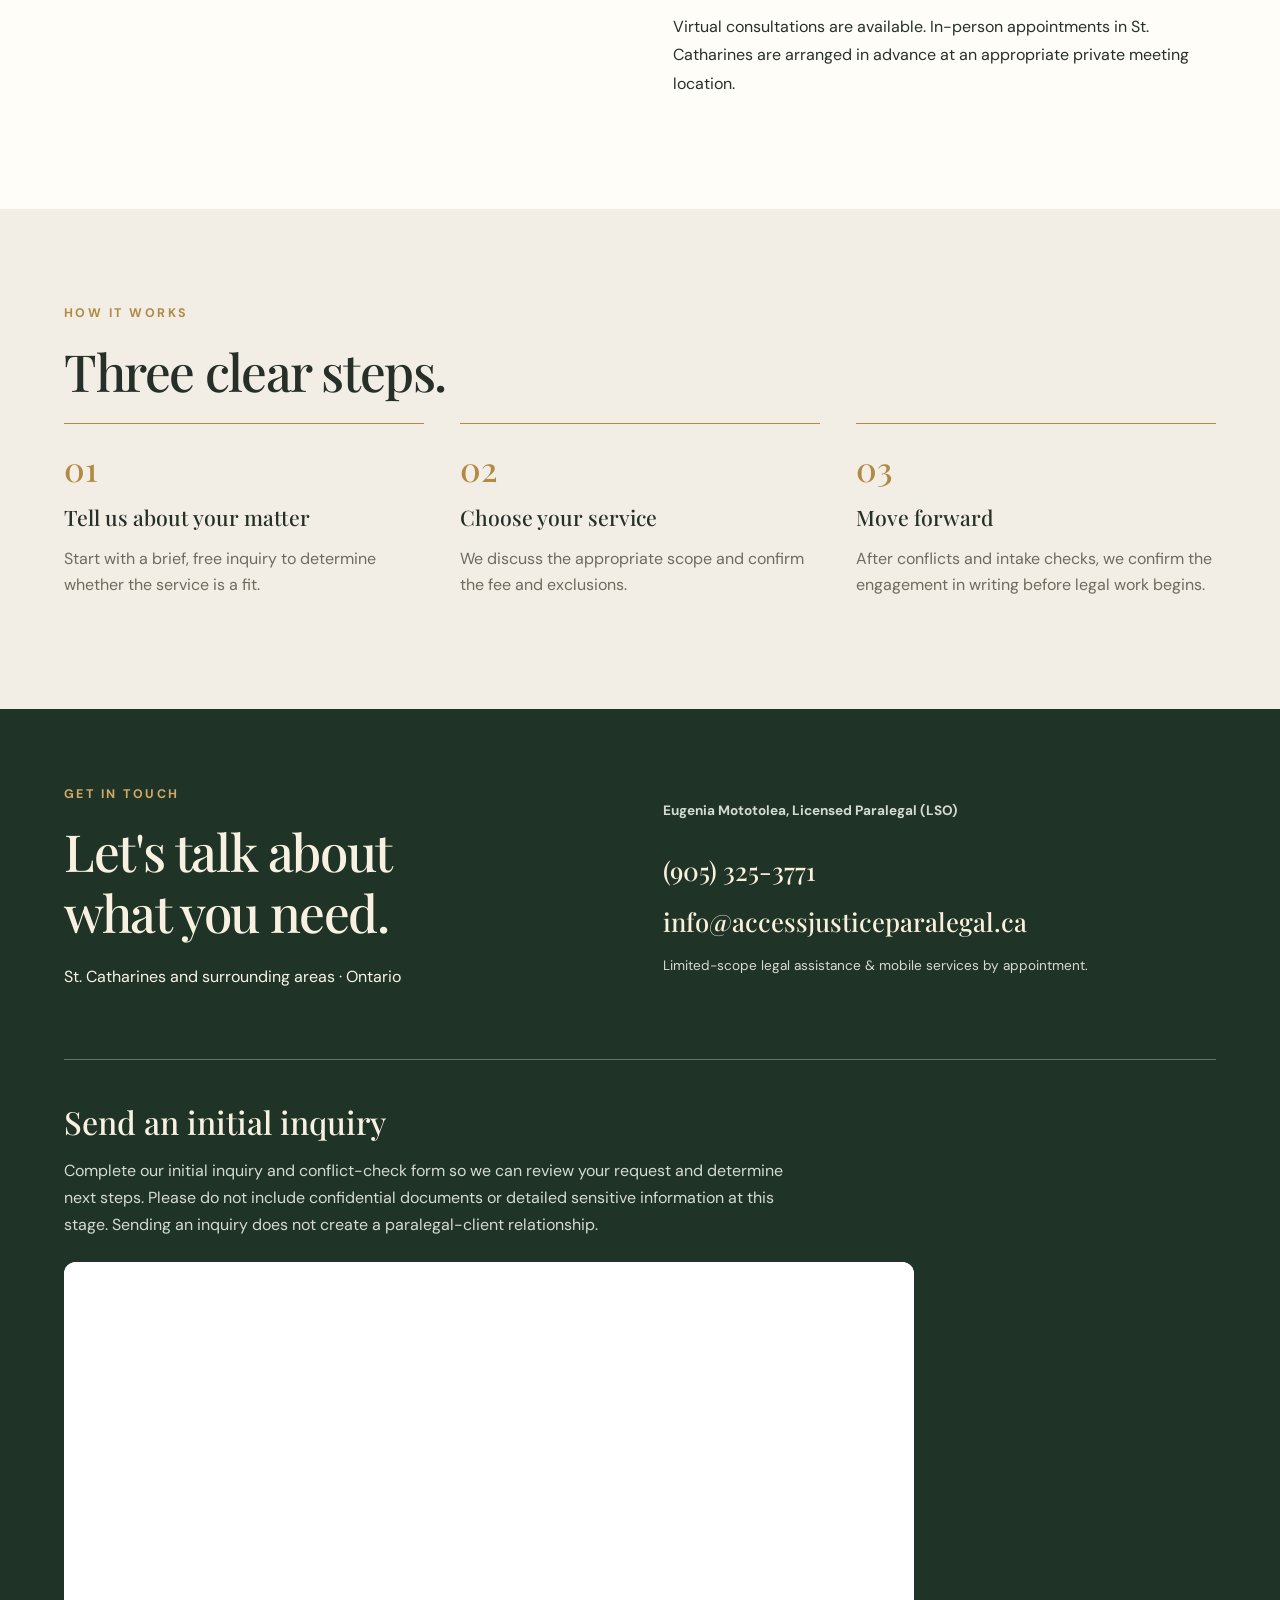
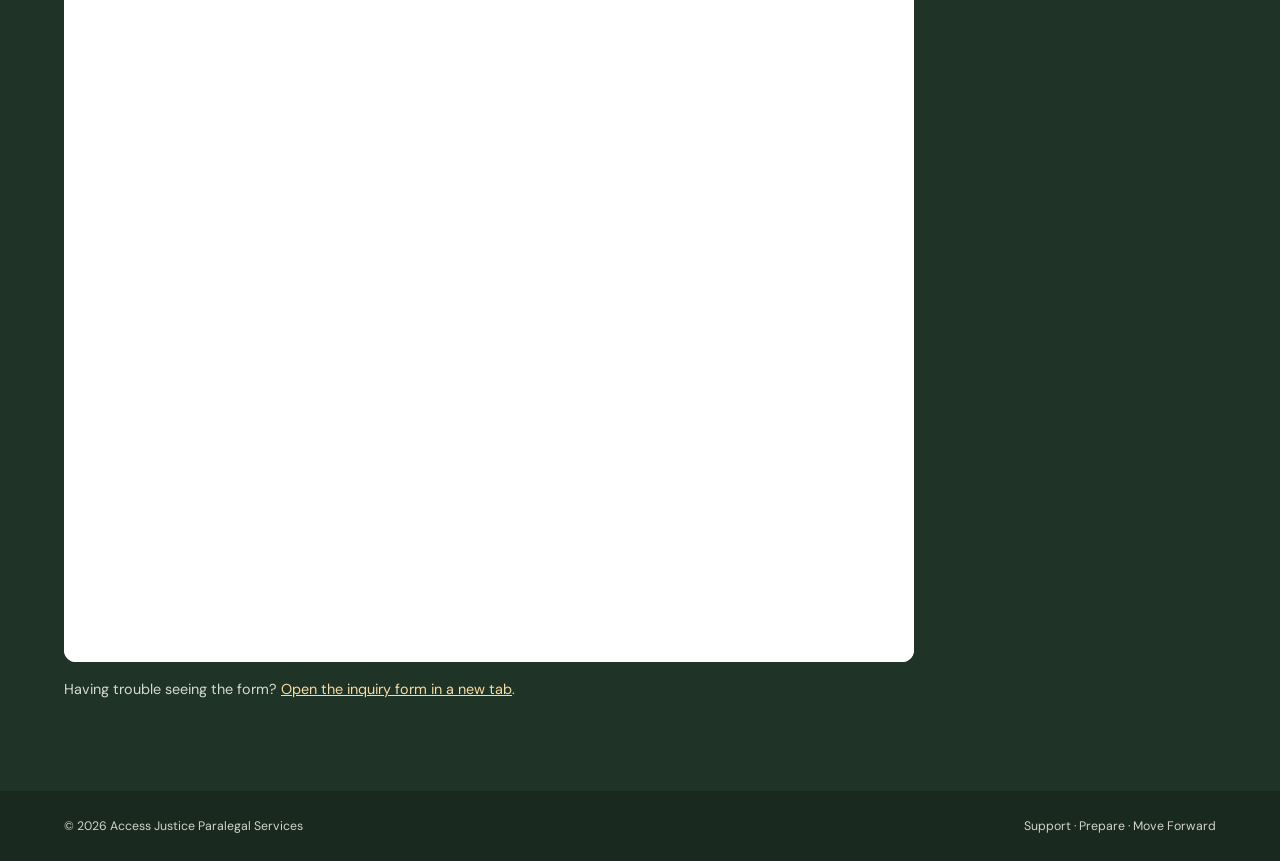
==== commit 57e27cdc: "Clarify mobile service pricing, coverage, hours and licence designation" ====
--- a/index.html
+++ b/index.html
@@ -2,9 +2,41 @@
 <html lang="en">
 <head>
 <meta charset="utf-8"><meta name="viewport" content="width=device-width, initial-scale=1">
-<meta name="description" content="Access Justice Paralegal Services offers clearly priced, limited-scope Ontario legal assistance and mobile commissioner and notary services in St. Catharines and surrounding areas.">
+<meta name="description" content="St. Catharines paralegal services for Small Claims Court, claim and defence drafting, legal consultations, document review and LTB matters across Niagara.">
 <meta name="theme-color" content="#203327">
-<title>Access Justice | Paralegal Services & Mobile Notary</title>
+<title>Paralegal &amp; Small Claims Court Help in St. Catharines | Access Justice</title>
+<link rel="canonical" href="https://www.accessjusticeparalegal.ca/">
+<meta property="og:type" content="website">
+<meta property="og:site_name" content="Access Justice Paralegal Services">
+<meta property="og:title" content="Paralegal &amp; Small Claims Court Help in St. Catharines | Access Justice">
+<meta property="og:description" content="Limited-scope paralegal assistance in St. Catharines and Niagara: Small Claims Court, legal consultations, claim and defence drafting, and LTB matters.">
+<meta property="og:url" content="https://www.accessjusticeparalegal.ca/">
+<meta name="twitter:card" content="summary">
+<script type="application/ld+json">
+{
+  "@context": "https://schema.org",
+  "@type": "LegalService",
+  "name": "Access Justice Paralegal Services",
+  "url": "https://www.accessjusticeparalegal.ca/",
+  "telephone": "+1-905-325-3771",
+  "description": "Limited-scope Ontario paralegal services for Small Claims Court, Landlord and Tenant Board matters, legal consultations, demand letters, and legal document preparation.",
+  "areaServed": [
+    {"@type": "City", "name": "St. Catharines"},
+    {"@type": "AdministrativeArea", "name": "Niagara Region, Ontario"}
+  ],
+  "hasOfferCatalog": {
+    "@type": "OfferCatalog",
+    "name": "Paralegal services",
+    "itemListElement": [
+      {"@type": "OfferCatalog", "name": "Small Claims Court assistance"},
+      {"@type": "OfferCatalog", "name": "Claim and defence drafting"},
+      {"@type": "OfferCatalog", "name": "Legal consultations and written assessments"},
+      {"@type": "OfferCatalog", "name": "Landlord and Tenant Board legal assistance"},
+      {"@type": "OfferCatalog", "name": "Demand letter preparation"}
+    ]
+  }
+}
+</script>
 <link rel="stylesheet" href="styles.css">
 </head>
 <body id="top">
@@ -76,10 +108,10 @@
 </div>
 <div class="pricing-note"><strong>Important service limits</strong><p>Services are subject to intake, conflict and suitability checks. The retainer defines the documents, evidence-review limits, deliverables and fee. Preparation services do not automatically include filing, service, negotiations, ongoing deadline monitoring or representation. Filing and service are the client's responsibility unless separately agreed in writing. Hearing attendance is available only if separately agreed upon and quoted. Any additional work requires prior authorization. We identify relevant deadlines and risks arising within the agreed scope.</p></div>
 </div></section>
-<section class="section mobile-section" id="mobile"><div class="wrap mobile-grid"><div><p class="eyebrow">CONVENIENCE, DELIVERED</p><h2>Mobile Commissioner<br>&amp; Notary Services</h2><p class="script-line">I come to you.</p><p class="mobile-lead">Need a document commissioned or notarized but can't make it to an office? We can come to your home, office or another agreed location by appointment.</p><div class="mobile-features"><span>⌂ &nbsp; At your home</span><span>▣ &nbsp; At your office</span><span>⌖ &nbsp; Preferred location</span></div><div class="pricing-note"><strong>Mobile appointment — $75 + applicable taxes</strong><p>Includes travel to an address within our confirmed standard service area and one standard commissioning or notarization service for one document, subject to suitability and the authority required for the act.</p><p><strong>Additional standard document at the same visit: $20 + applicable taxes.</strong> Multiple documents, specialized requests and additional travel are confirmed and quoted before booking.</p></div><p class="fine-mobile"><strong>Areas served:</strong> St. Catharines, Thorold, Welland, Niagara Falls and Niagara-on-the-Lake. Please contact us with your location to confirm whether the standard $75 appointment fee applies to your address or whether an additional travel fee is required. We confirm the total before your appointment.</p><p class="fine-mobile">Appointments are subject to availability and document suitability. Please ask which original identification and documents to have ready. Notarial acts are provided only where the required appointment and authority are in effect.</p><a href="#contact" class="button">Confirm coverage &amp; book an appointment</a></div><div class="mobile-illustration" aria-hidden="true"><div class="illustration-frame"><span class="plant-symbol">❧</span><span class="illustration-title">WE COME<br>TO YOU.</span><span class="illustration-rule"></span><span class="illustration-foot">ACCESS JUSTICE · NIAGARA</span></div></div></div></section>
+<section class="section mobile-section" id="mobile"><div class="wrap mobile-grid"><div><p class="eyebrow">CONVENIENCE, DELIVERED</p><h2>Mobile Commissioner<br>&amp; Notary Services</h2><p class="script-line">I come to you.</p><p class="mobile-lead">Need a document commissioned or notarized but can't make it to an office? We can come to your home, office or another agreed location by appointment.</p><div class="mobile-features"><span>⌂ &nbsp; At your home</span><span>▣ &nbsp; At your office</span><span>⌖ &nbsp; Preferred location</span></div><div class="pricing-note"><strong>Mobile appointment — $75 + applicable taxes</strong><p>Includes travel to St. Catharines, Thorold, Welland, Niagara Falls or Niagara-on-the-Lake and one standard commissioning or notarization for one document, subject to suitability and the authority required for the act.</p><p><strong>Additional standard document at the same visit: $20 + applicable taxes.</strong> We quote specialized requests before you book.</p></div><p class="fine-mobile"><strong>Standard appointments run from 9 a.m. to 5 p.m.</strong> For other locations, we quote travel before you book. For urgent appointments, we quote the urgent fee before you book.</p><p class="fine-mobile">Appointments are subject to availability and document suitability. Please ask which original identification and documents to have ready. Notarial acts are provided only where the required appointment and authority are in effect.</p><a href="#contact" class="button">Confirm coverage &amp; book an appointment</a></div><div class="mobile-illustration" aria-hidden="true"><div class="illustration-frame"><span class="plant-symbol">❧</span><span class="illustration-title">WE COME<br>TO YOU.</span><span class="illustration-rule"></span><span class="illustration-foot">ACCESS JUSTICE · NIAGARA</span></div></div></div></section>
 <section class="section" id="about"><div class="wrap about-grid"><div><p class="eyebrow">OUR APPROACH</p><h2>Legal support that<br><em>fits your situation.</em></h2></div><div><p>Access Justice Paralegal Services is built around a simple idea: legal help should be understandable, accessible and tailored to what you actually need.</p><p>Our approach focuses on defined tasks, clear fees and practical support, including help for people representing themselves in Ontario Small Claims Court.</p><p>Virtual consultations are available. In-person appointments in St. Catharines are arranged in advance at an appropriate private meeting location.</p></div></div></section>
 <section class="section steps-section"><div class="wrap"><p class="eyebrow">HOW IT WORKS</p><h2>Three clear steps.</h2><div class="steps"><article><span>01</span><h3>Tell us about your matter</h3><p>Start with a brief, free inquiry to determine whether the service is a fit.</p></article><article><span>02</span><h3>Choose your service</h3><p>We discuss the appropriate scope and confirm the fee and exclusions.</p></article><article><span>03</span><h3>Move forward</h3><p>After conflicts and intake checks, we confirm the engagement in writing before legal work begins.</p></article></div></div></section>
-<section class="contact-section" id="contact"><div class="wrap contact-grid"><div><p class="eyebrow">GET IN TOUCH</p><h2>Let's talk about<br>what you need.</h2><p>St. Catharines and surrounding areas · Ontario</p></div><div class="contact-links"><a href="tel:+19053253771">(905) 325-3771</a><a href="mailto:info@accessjusticeparalegal.ca">info@accessjusticeparalegal.ca</a><p>Limited-scope legal assistance & mobile services by appointment.</p></div></div><div class="wrap inquiry-section"><h3>Send an initial inquiry</h3><p>Complete our initial inquiry and conflict-check form so we can review your request and determine next steps. Please do not include confidential documents or detailed sensitive information at this stage. Sending an inquiry does not create a paralegal-client relationship.</p><div class="inquiry-form"><iframe src="https://docs.google.com/forms/d/e/1FAIpQLSdY4KEK-SELUNuZ8JzN5_Kwy2pzI6Fr7aSwnadqhgM46NVULQ/viewform?embedded=true" title="Access Justice initial inquiry and conflict-check form" loading="lazy">Loading…</iframe></div><p class="inquiry-alt">Having trouble seeing the form? <a href="https://docs.google.com/forms/d/e/1FAIpQLSdY4KEK-SELUNuZ8JzN5_Kwy2pzI6Fr7aSwnadqhgM46NVULQ/viewform" target="_blank" rel="noopener noreferrer">Open the inquiry form in a new tab</a>.</p></div></section>
+<section class="contact-section" id="contact"><div class="wrap contact-grid"><div><p class="eyebrow">GET IN TOUCH</p><h2>Let's talk about<br>what you need.</h2><p>St. Catharines and surrounding areas · Ontario</p></div><div class="contact-links"><p><strong>Eugenia Mototolea, Licensed Paralegal (LSO)</strong></p><a href="tel:+19053253771">(905) 325-3771</a><a href="mailto:info@accessjusticeparalegal.ca">info@accessjusticeparalegal.ca</a><p>Limited-scope legal assistance & mobile services by appointment.</p></div></div><div class="wrap inquiry-section"><h3>Send an initial inquiry</h3><p>Complete our initial inquiry and conflict-check form so we can review your request and determine next steps. Please do not include confidential documents or detailed sensitive information at this stage. Sending an inquiry does not create a paralegal-client relationship.</p><div class="inquiry-form"><iframe src="https://docs.google.com/forms/d/e/1FAIpQLSdY4KEK-SELUNuZ8JzN5_Kwy2pzI6Fr7aSwnadqhgM46NVULQ/viewform?embedded=true" title="Access Justice initial inquiry and conflict-check form" loading="lazy">Loading…</iframe></div><p class="inquiry-alt">Having trouble seeing the form? <a href="https://docs.google.com/forms/d/e/1FAIpQLSdY4KEK-SELUNuZ8JzN5_Kwy2pzI6Fr7aSwnadqhgM46NVULQ/viewform" target="_blank" rel="noopener noreferrer">Open the inquiry form in a new tab</a>.</p></div></section>
 </main>
 <footer><div class="wrap foot"><span>© 2026 Access Justice Paralegal Services</span><span>Support · Prepare · Move Forward</span></div></footer>
 </body></html>
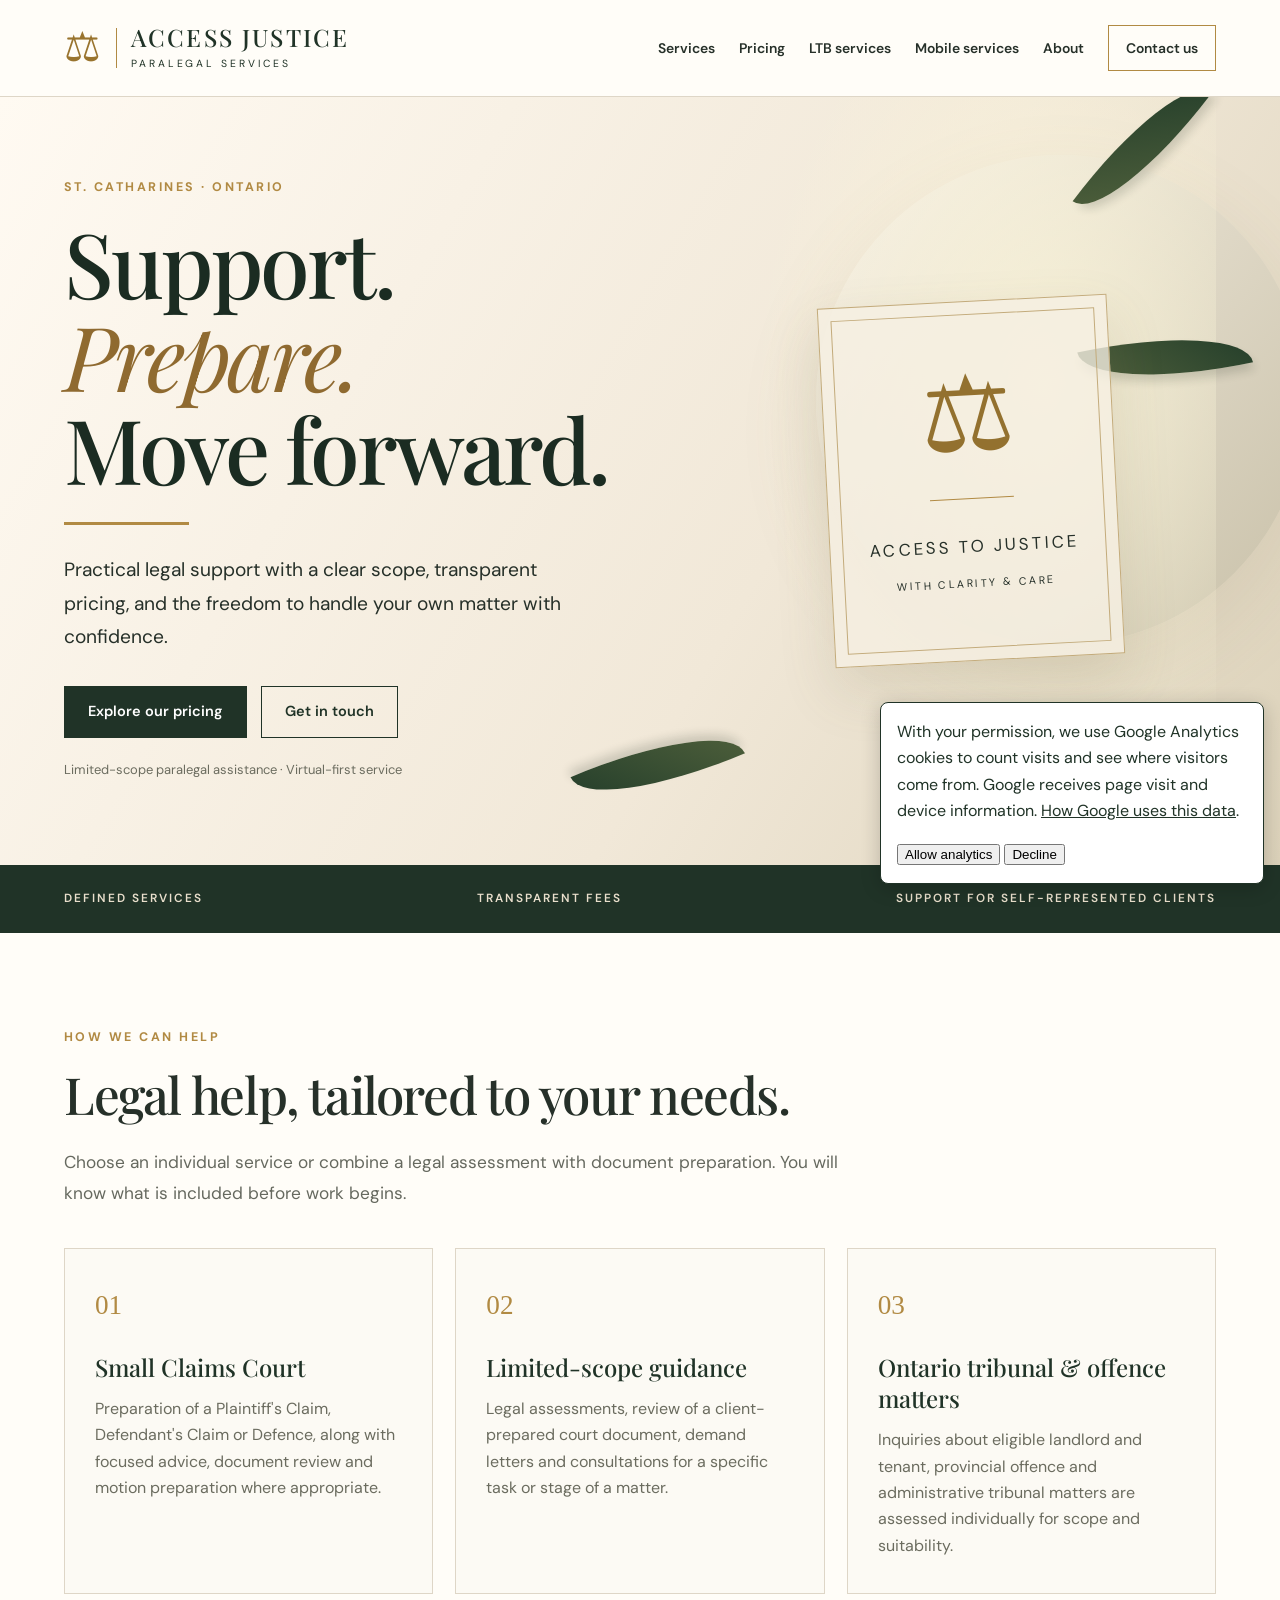
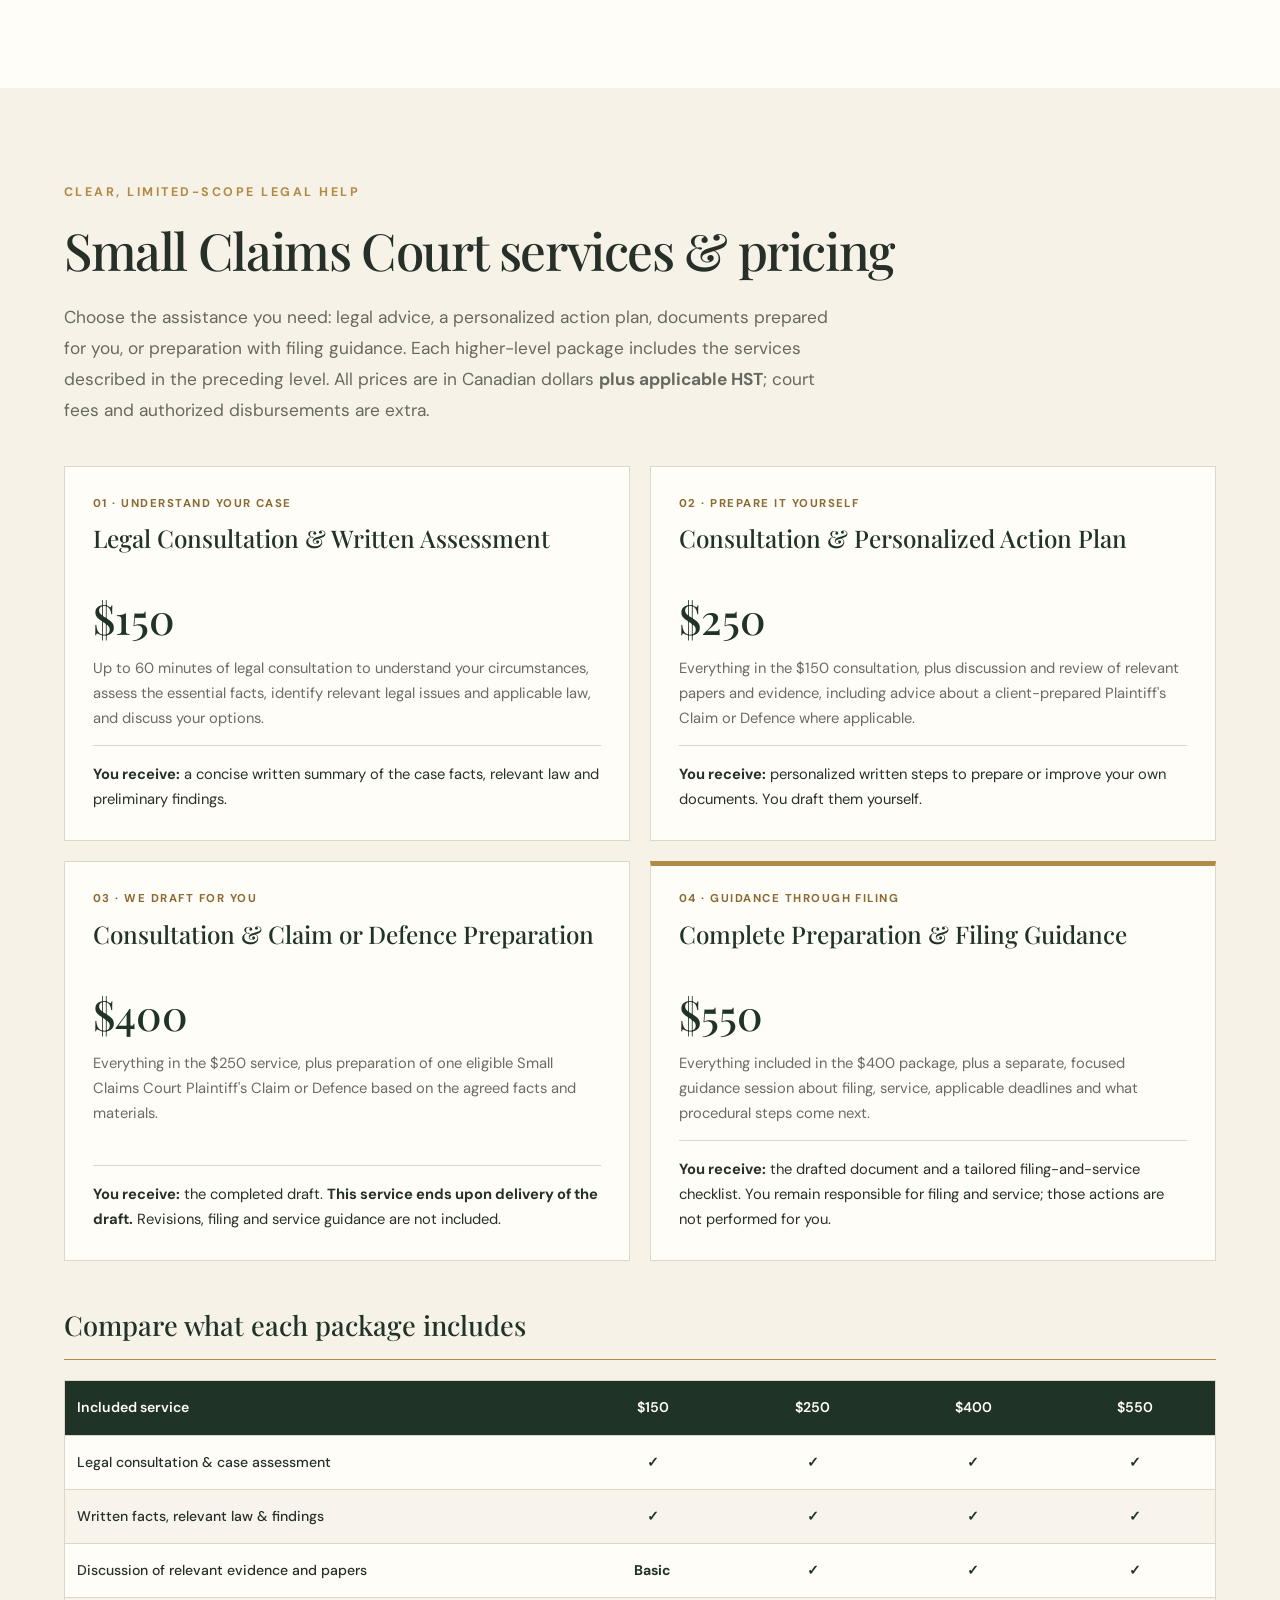
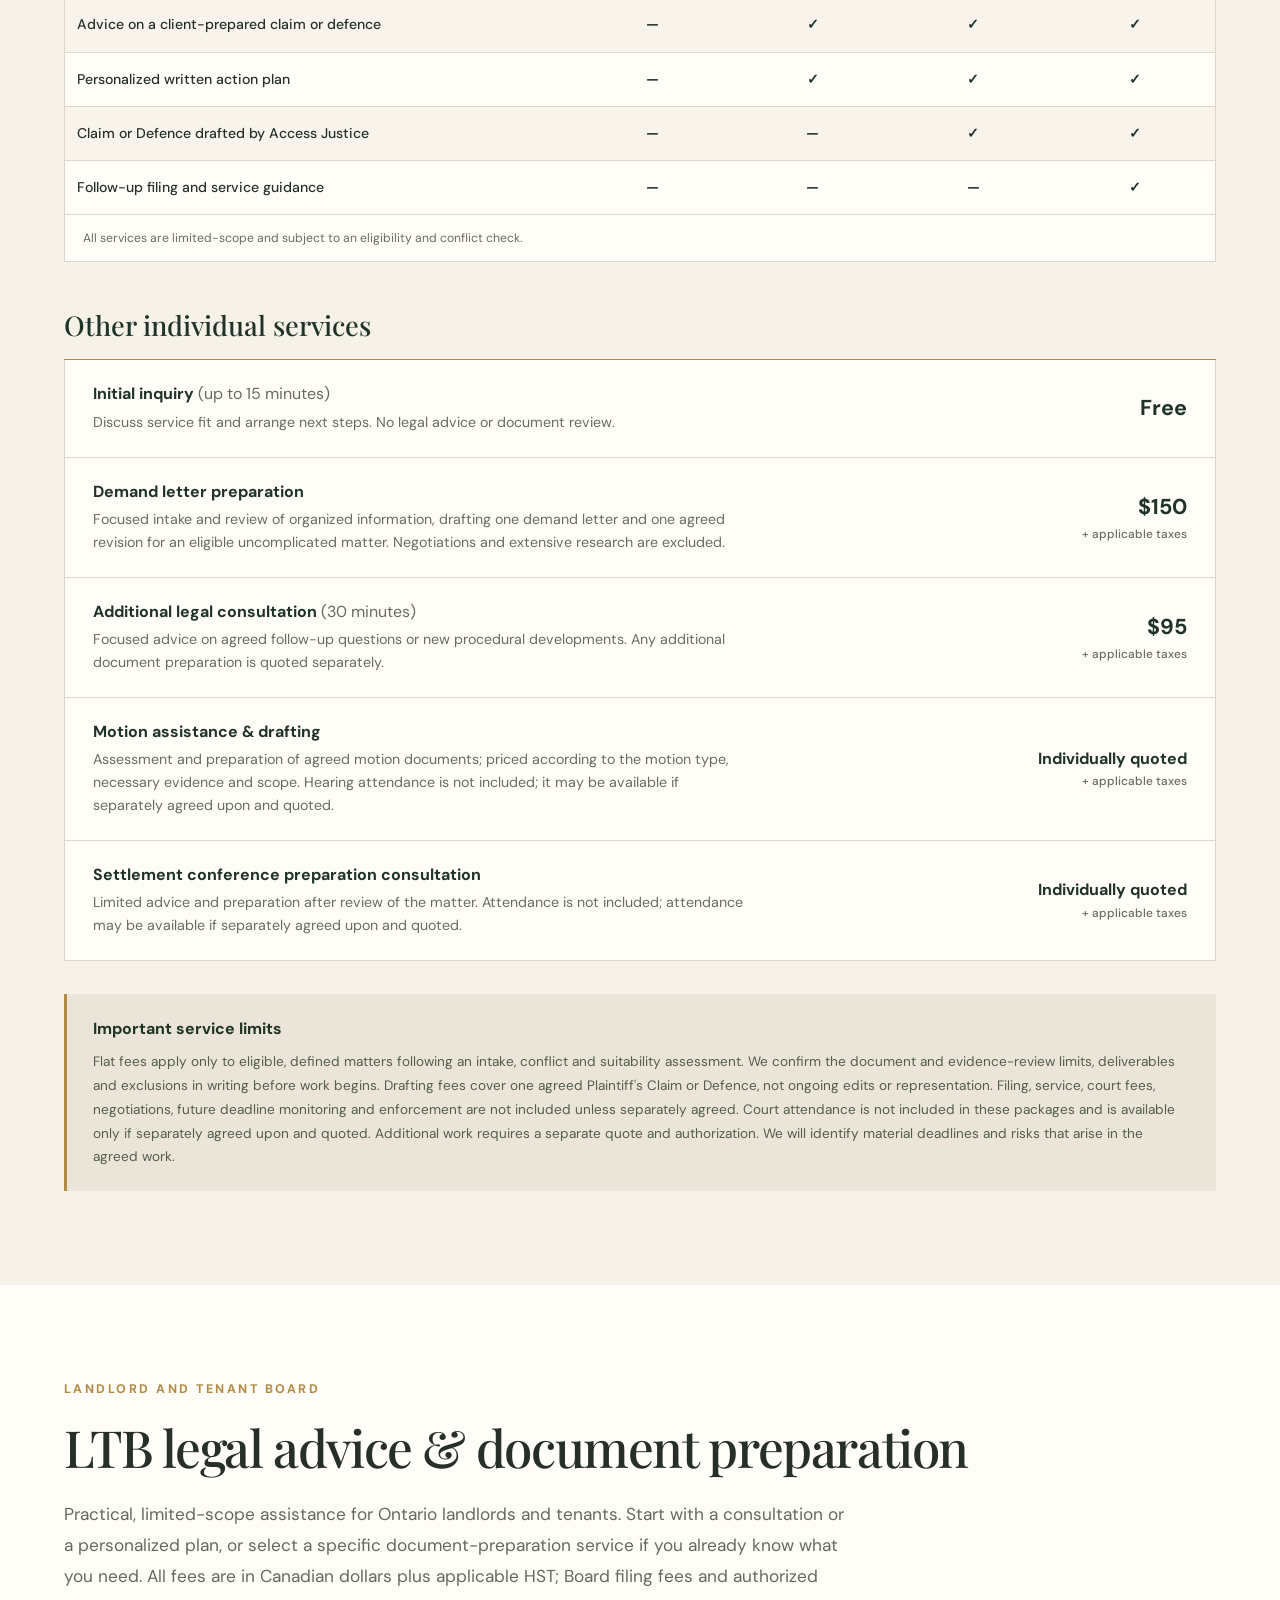
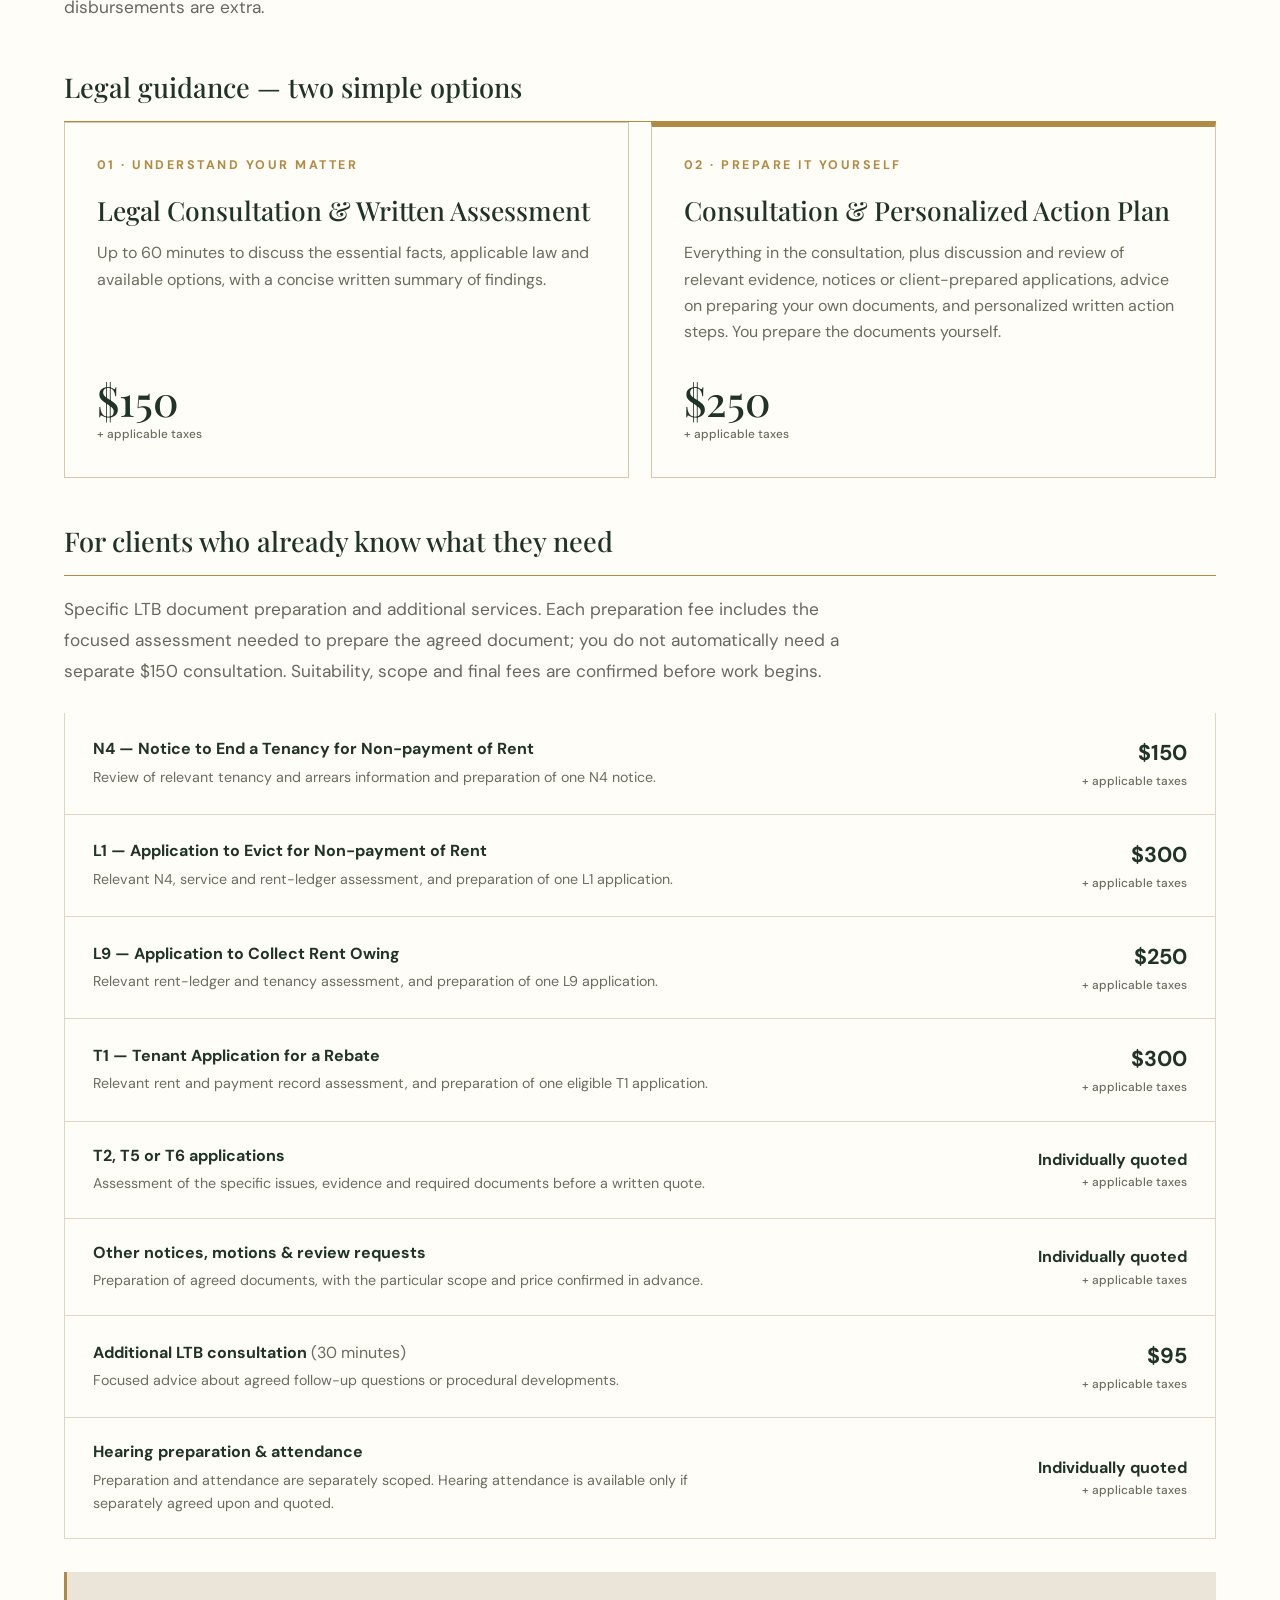
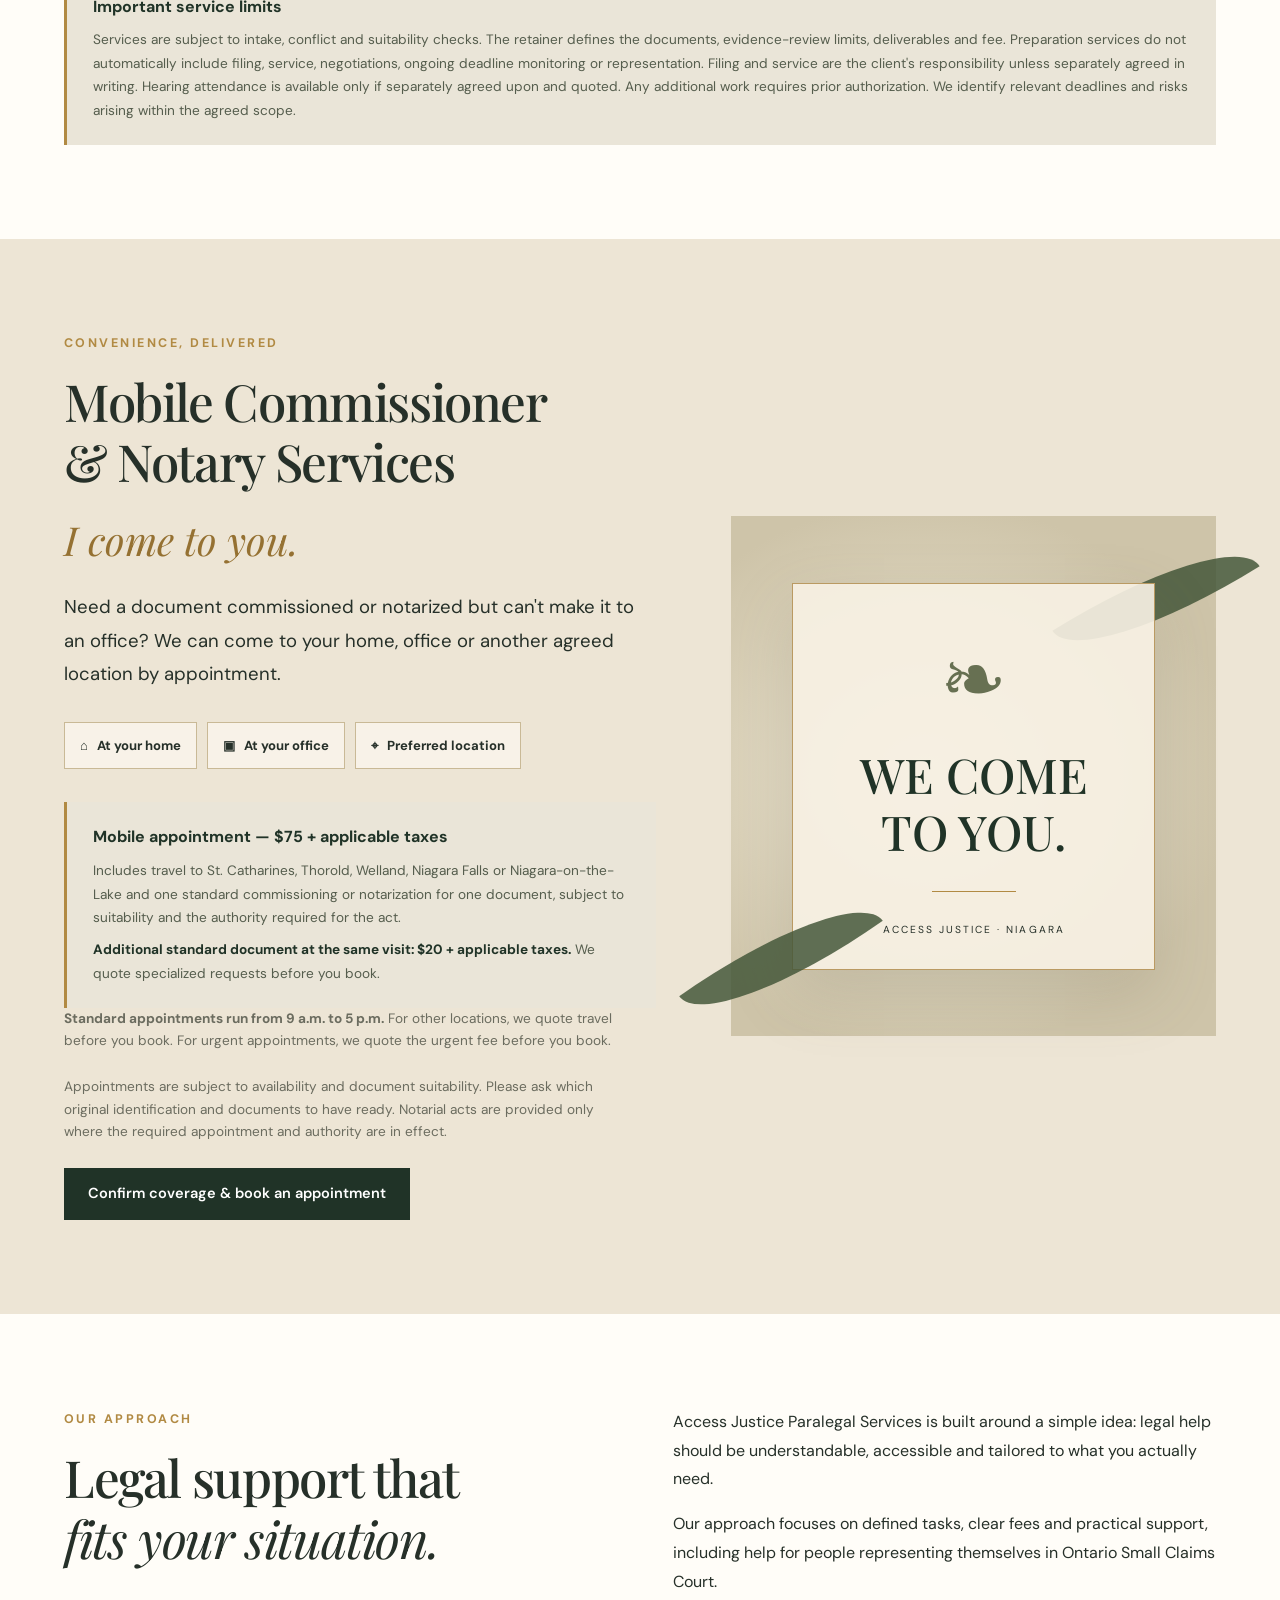
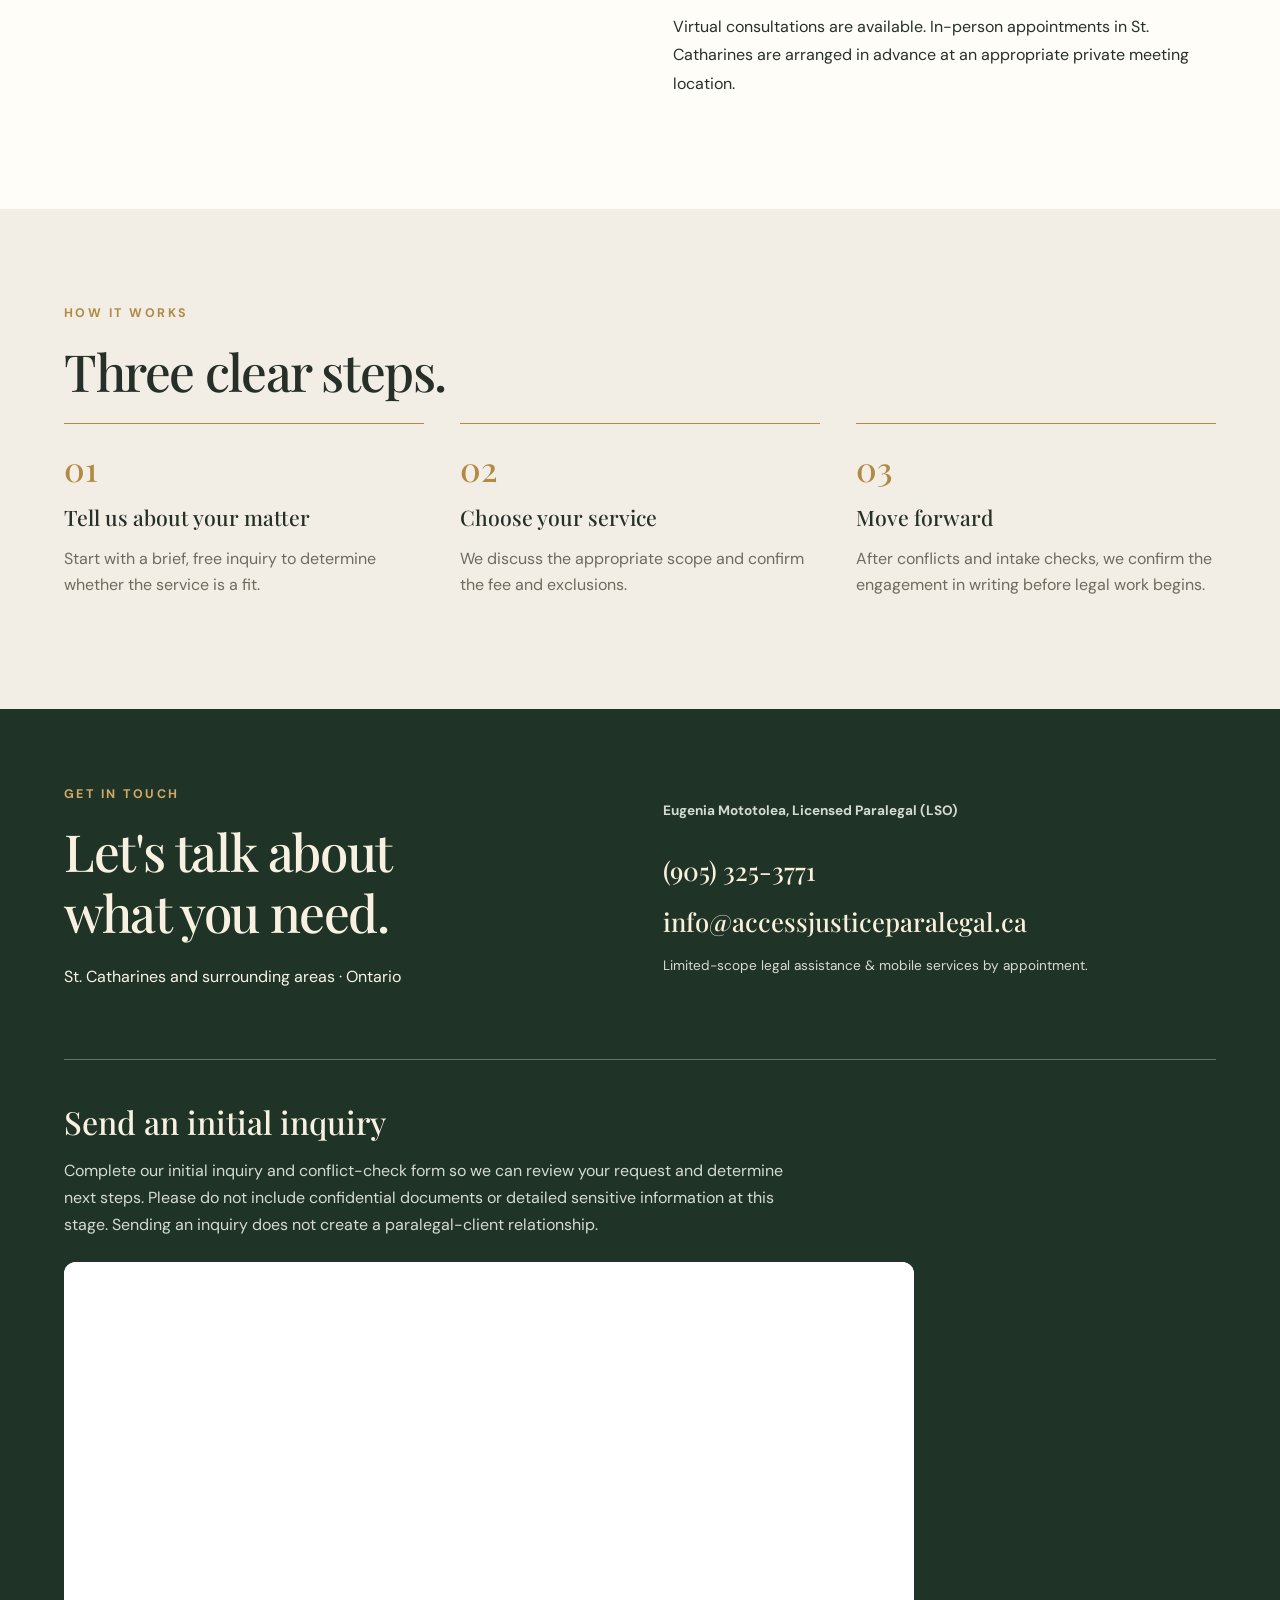
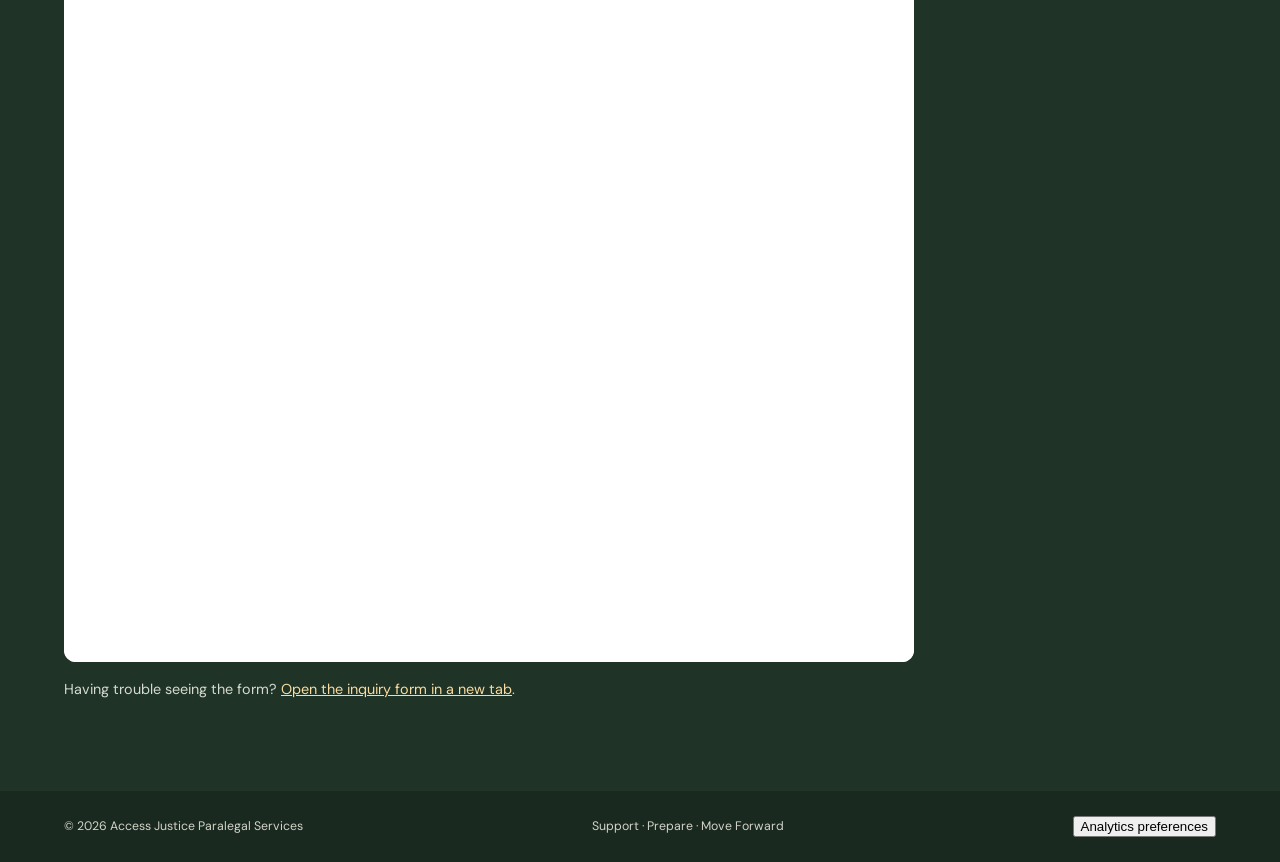
==== commit 950822ef: "Add opt-in website visitor analytics" ====
--- a/index.html
+++ b/index.html
@@ -113,5 +113,62 @@
 <section class="section steps-section"><div class="wrap"><p class="eyebrow">HOW IT WORKS</p><h2>Three clear steps.</h2><div class="steps"><article><span>01</span><h3>Tell us about your matter</h3><p>Start with a brief, free inquiry to determine whether the service is a fit.</p></article><article><span>02</span><h3>Choose your service</h3><p>We discuss the appropriate scope and confirm the fee and exclusions.</p></article><article><span>03</span><h3>Move forward</h3><p>After conflicts and intake checks, we confirm the engagement in writing before legal work begins.</p></article></div></div></section>
 <section class="contact-section" id="contact"><div class="wrap contact-grid"><div><p class="eyebrow">GET IN TOUCH</p><h2>Let's talk about<br>what you need.</h2><p>St. Catharines and surrounding areas · Ontario</p></div><div class="contact-links"><p><strong>Eugenia Mototolea, Licensed Paralegal (LSO)</strong></p><a href="tel:+19053253771">(905) 325-3771</a><a href="mailto:info@accessjusticeparalegal.ca">info@accessjusticeparalegal.ca</a><p>Limited-scope legal assistance & mobile services by appointment.</p></div></div><div class="wrap inquiry-section"><h3>Send an initial inquiry</h3><p>Complete our initial inquiry and conflict-check form so we can review your request and determine next steps. Please do not include confidential documents or detailed sensitive information at this stage. Sending an inquiry does not create a paralegal-client relationship.</p><div class="inquiry-form"><iframe src="https://docs.google.com/forms/d/e/1FAIpQLSdY4KEK-SELUNuZ8JzN5_Kwy2pzI6Fr7aSwnadqhgM46NVULQ/viewform?embedded=true" title="Access Justice initial inquiry and conflict-check form" loading="lazy">Loading…</iframe></div><p class="inquiry-alt">Having trouble seeing the form? <a href="https://docs.google.com/forms/d/e/1FAIpQLSdY4KEK-SELUNuZ8JzN5_Kwy2pzI6Fr7aSwnadqhgM46NVULQ/viewform" target="_blank" rel="noopener noreferrer">Open the inquiry form in a new tab</a>.</p></div></section>
 </main>
-<footer><div class="wrap foot"><span>© 2026 Access Justice Paralegal Services</span><span>Support · Prepare · Move Forward</span></div></footer>
+<footer><div class="wrap foot"><span>© 2026 Access Justice Paralegal Services</span><span>Support · Prepare · Move Forward</span><button type="button" id="analytics-settings">Analytics preferences</button></div></footer>
+<aside id="analytics-notice" aria-label="Website analytics" hidden style="position:fixed;right:1rem;bottom:1rem;z-index:1000;max-width:24rem;padding:1rem;background:#fff;color:#203327;border:1px solid #203327;border-radius:.5rem;box-shadow:0 4px 20px #0003">
+  <p>With your permission, we use Google Analytics cookies to count visits and see where visitors come from. Google receives page visit and device information. <a href="https://policies.google.com/technologies/partner-sites">How Google uses this data</a>.</p>
+  <button type="button" id="analytics-allow">Allow analytics</button>
+  <button type="button" id="analytics-decline">Decline</button>
+</aside>
+<script>
+  (() => {
+    const measurementId = 'G-MH7PPTQ9FN';
+    const preferenceKey = 'access-justice-analytics';
+    const notice = document.getElementById('analytics-notice');
+    let preference = localStorage.getItem(preferenceKey);
+
+    function startAnalytics() {
+      window.dataLayer = window.dataLayer || [];
+      function gtag() { window.dataLayer.push(arguments); }
+      gtag('js', new Date());
+      gtag('config', measurementId, {
+        allow_google_signals: false,
+        allow_ad_personalization_signals: false,
+        cookie_domain: location.hostname,
+        page_location: location.origin + location.pathname,
+        page_referrer: document.referrer ? new URL(document.referrer).origin : ''
+      });
+
+      const tag = document.createElement('script');
+      tag.async = true;
+      tag.src = 'https://www.googletagmanager.com/gtag/js?id=' + measurementId;
+      document.head.append(tag);
+    }
+
+    document.getElementById('analytics-settings').addEventListener('click', () => {
+      notice.hidden = false;
+      document.getElementById('analytics-allow').focus();
+    });
+
+    document.getElementById('analytics-allow').addEventListener('click', () => {
+      localStorage.setItem(preferenceKey, 'allow');
+      notice.hidden = true;
+      if (preference !== 'allow') startAnalytics();
+      preference = 'allow';
+    });
+
+    document.getElementById('analytics-decline').addEventListener('click', () => {
+      localStorage.setItem(preferenceKey, 'decline');
+      notice.hidden = true;
+      if (preference !== 'allow') return;
+      window['ga-disable-' + measurementId] = true;
+      for (const name of ['_ga', '_ga_' + measurementId.slice(2)]) {
+        document.cookie = name + '=; Max-Age=0; Path=/; Domain=' + location.hostname;
+      }
+      location.reload();
+    });
+
+    notice.hidden = preference !== null;
+    if (preference === 'allow') startAnalytics();
+  })();
+</script>
 </body></html>
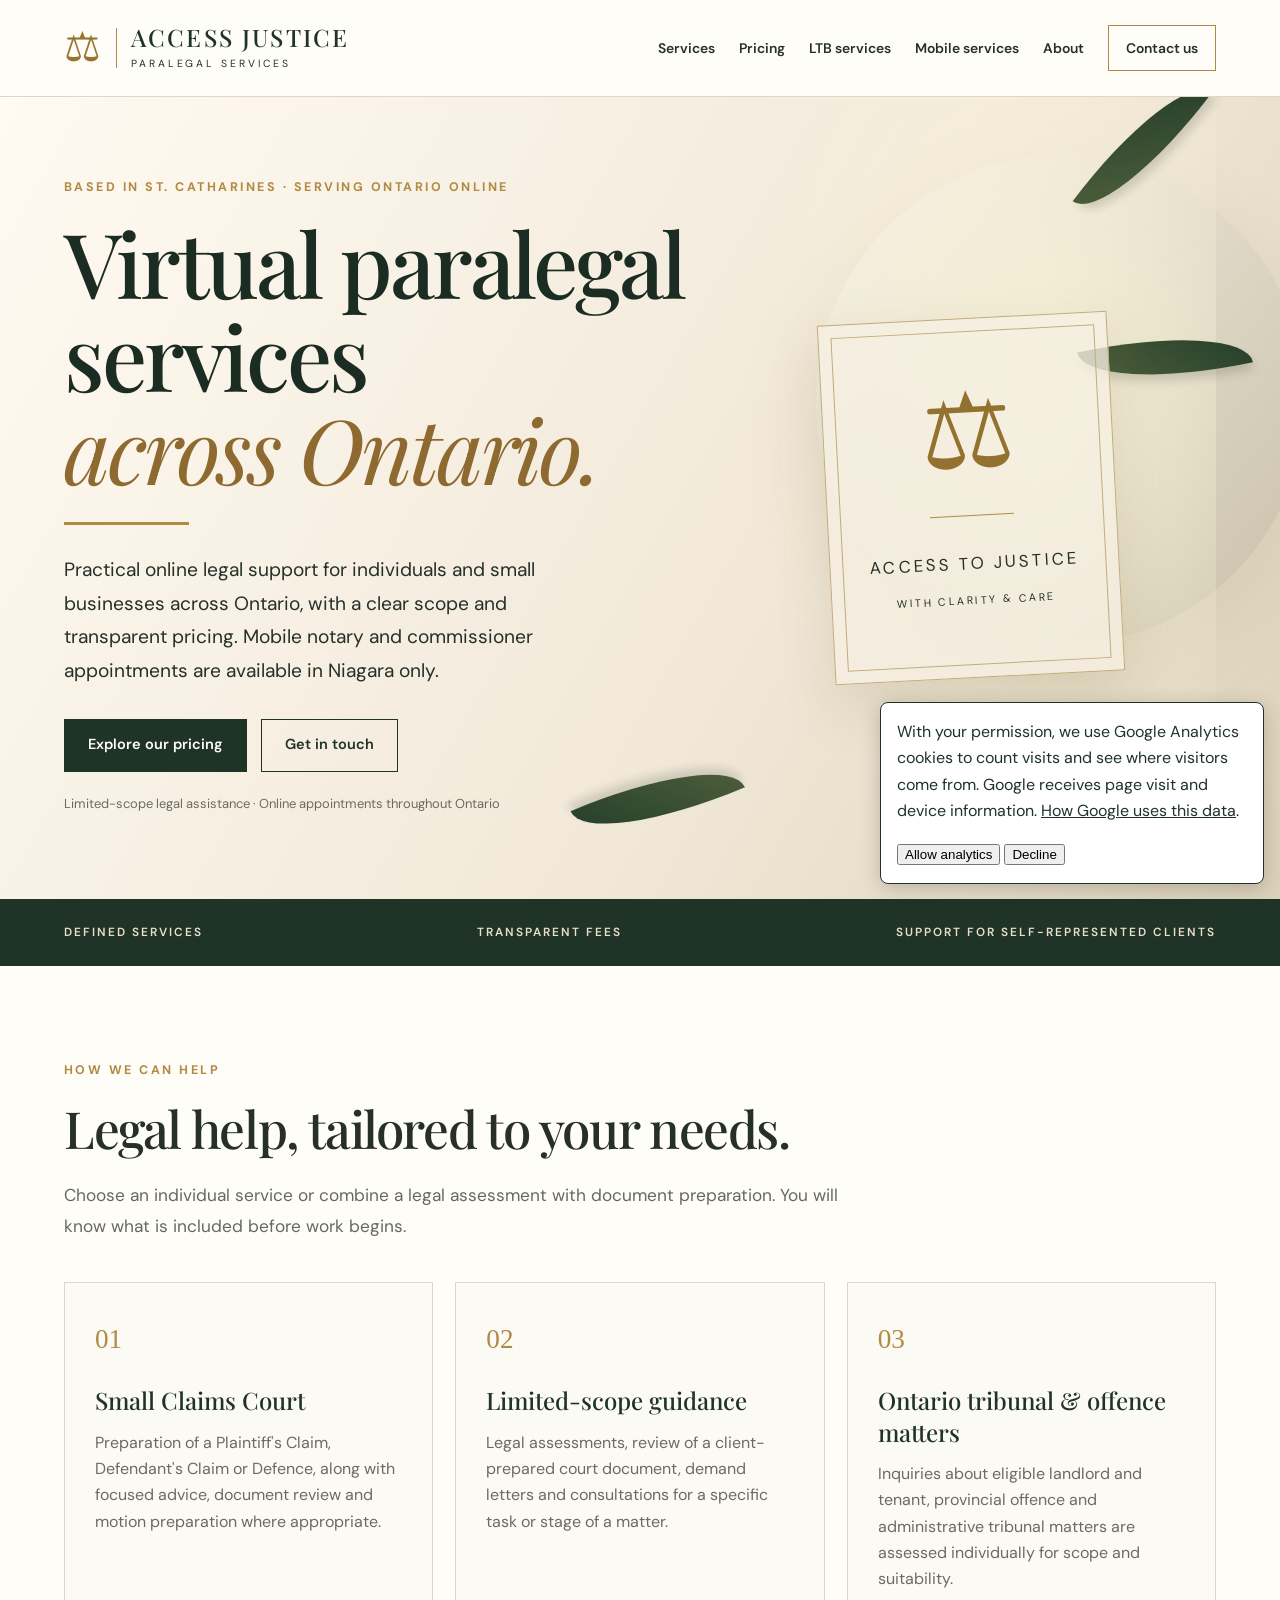
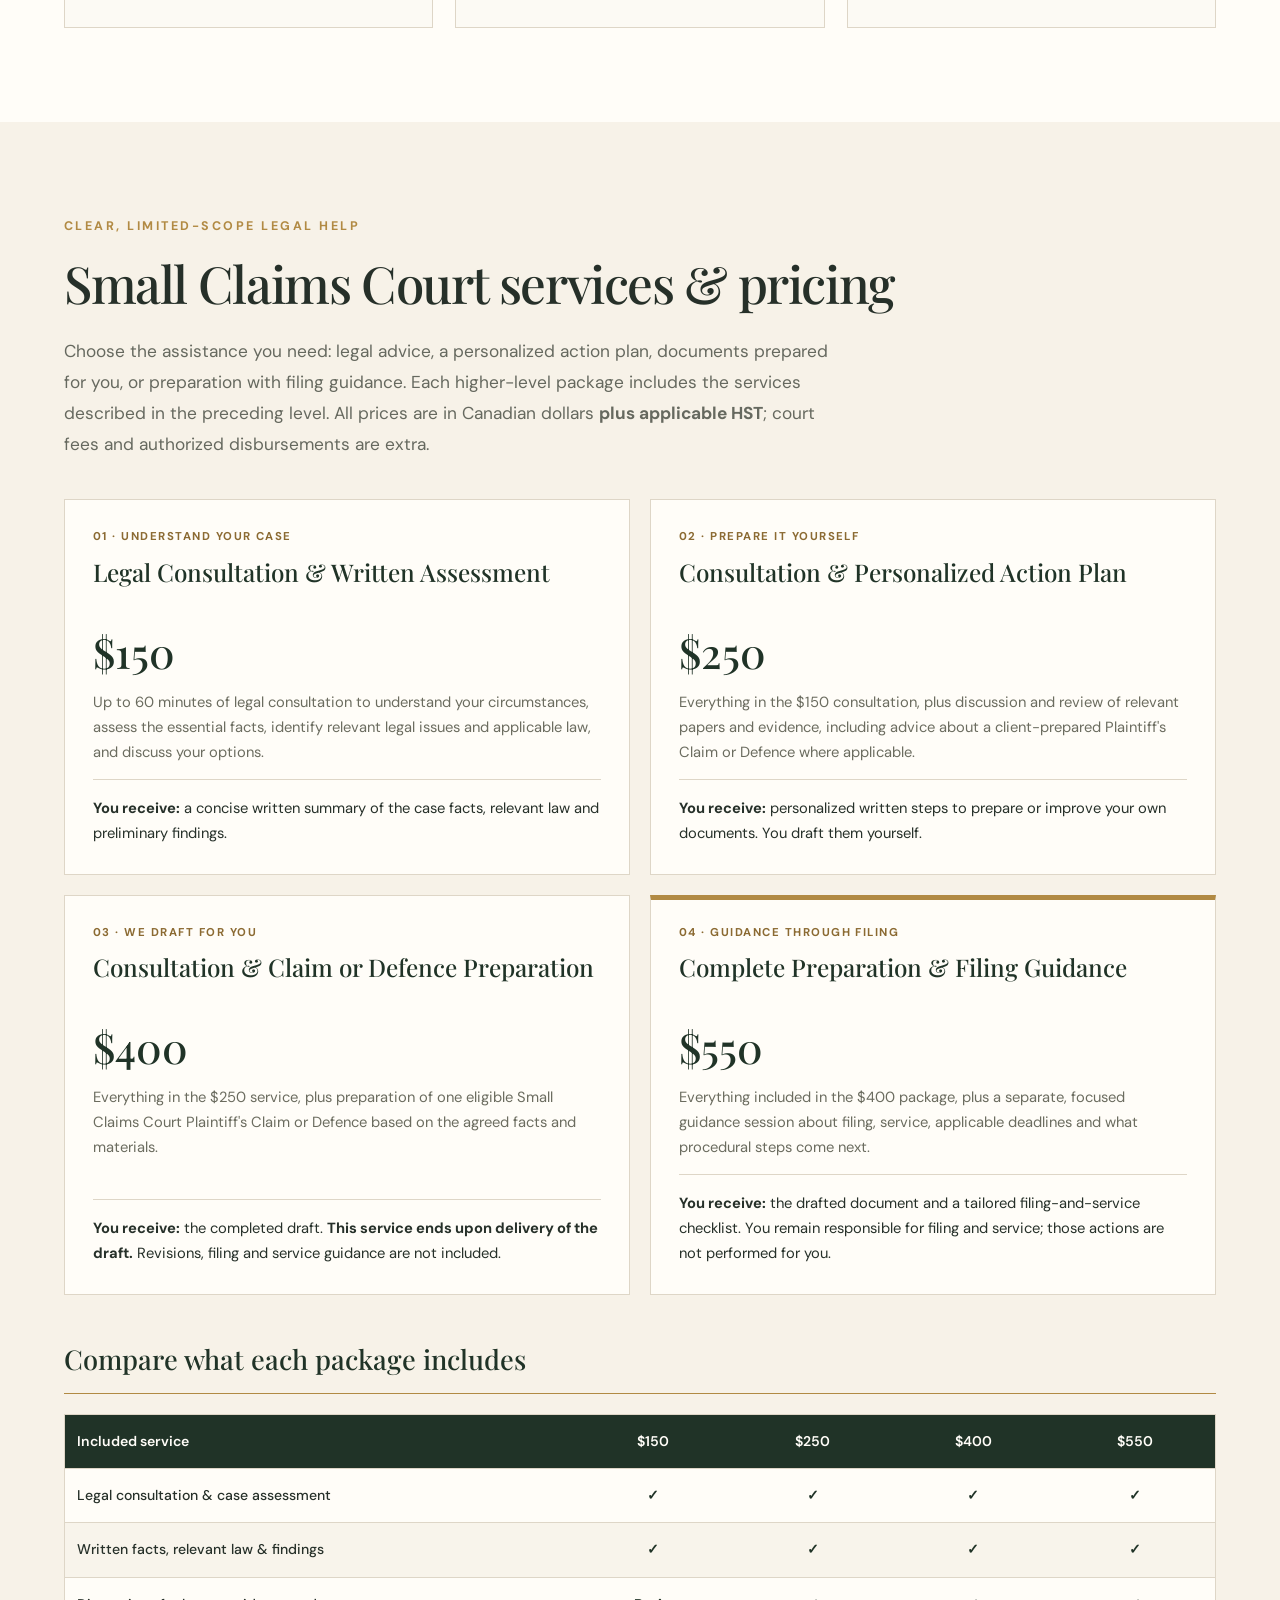
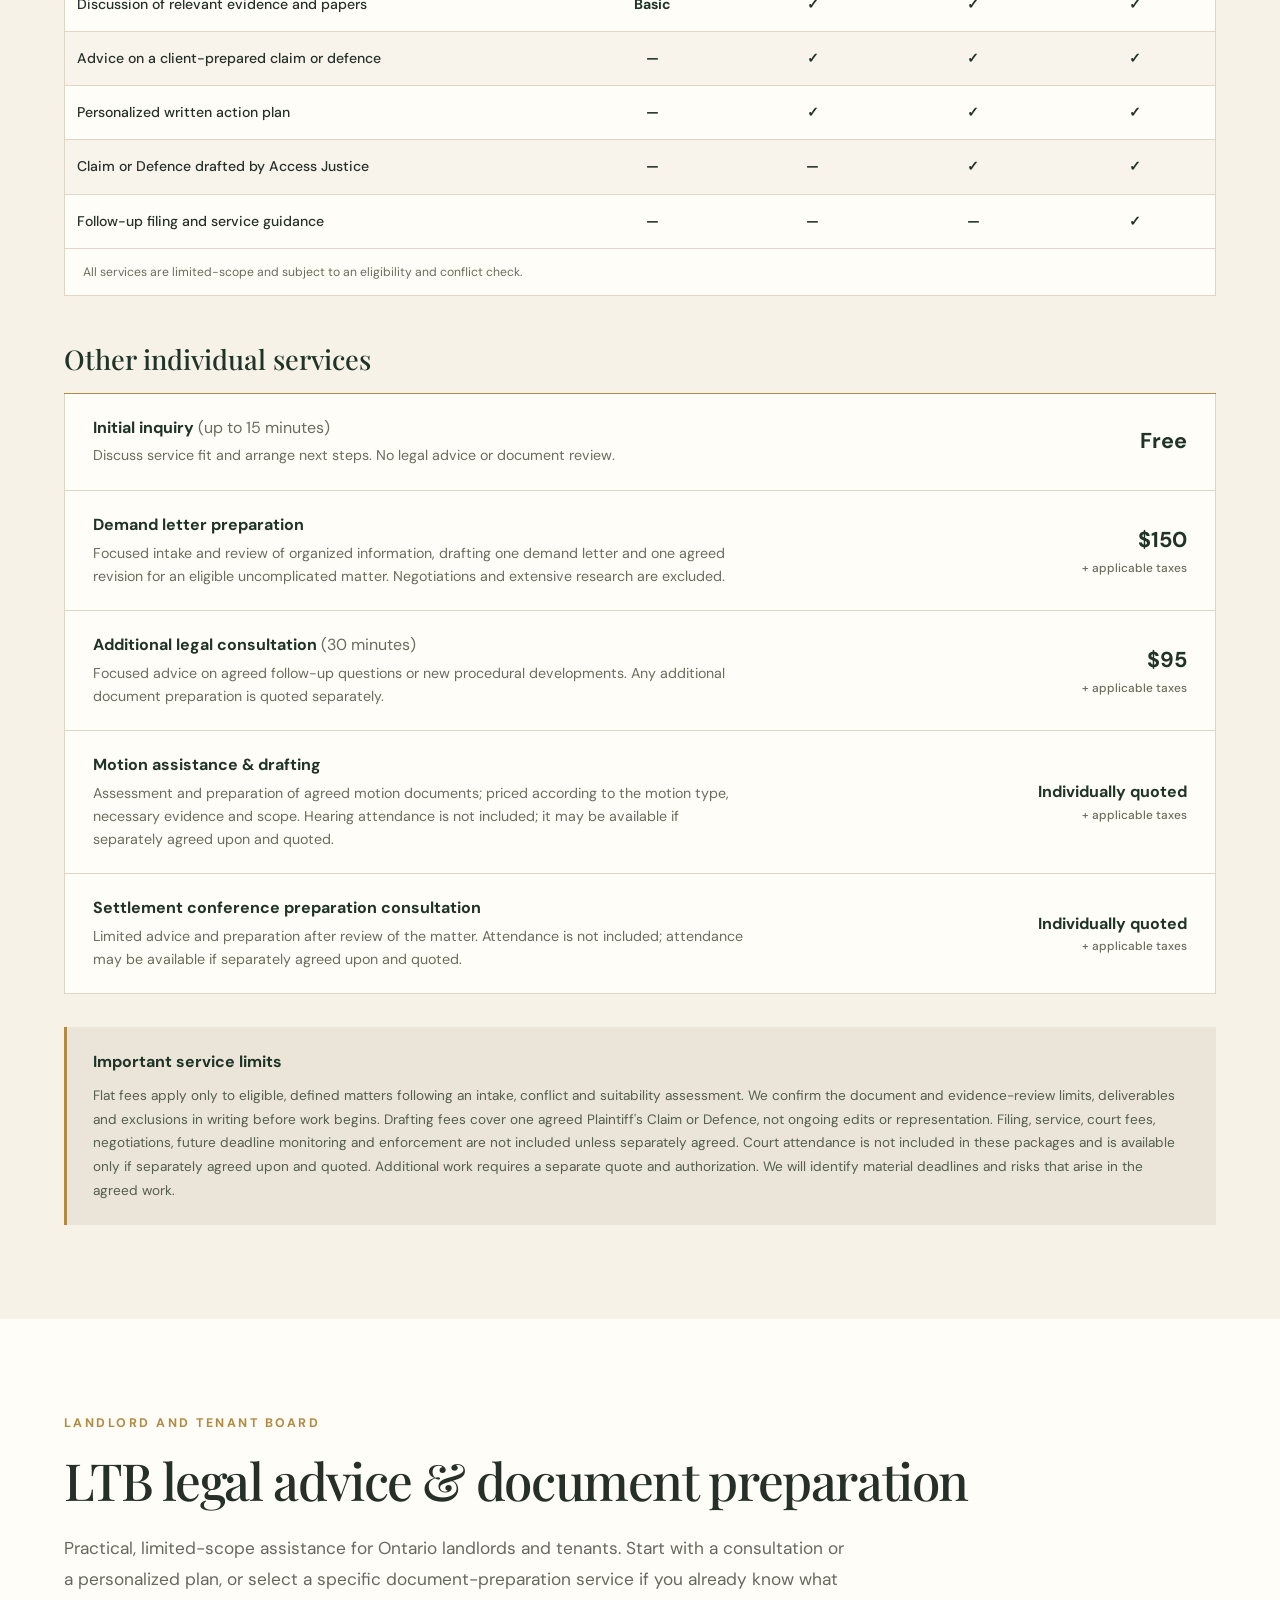
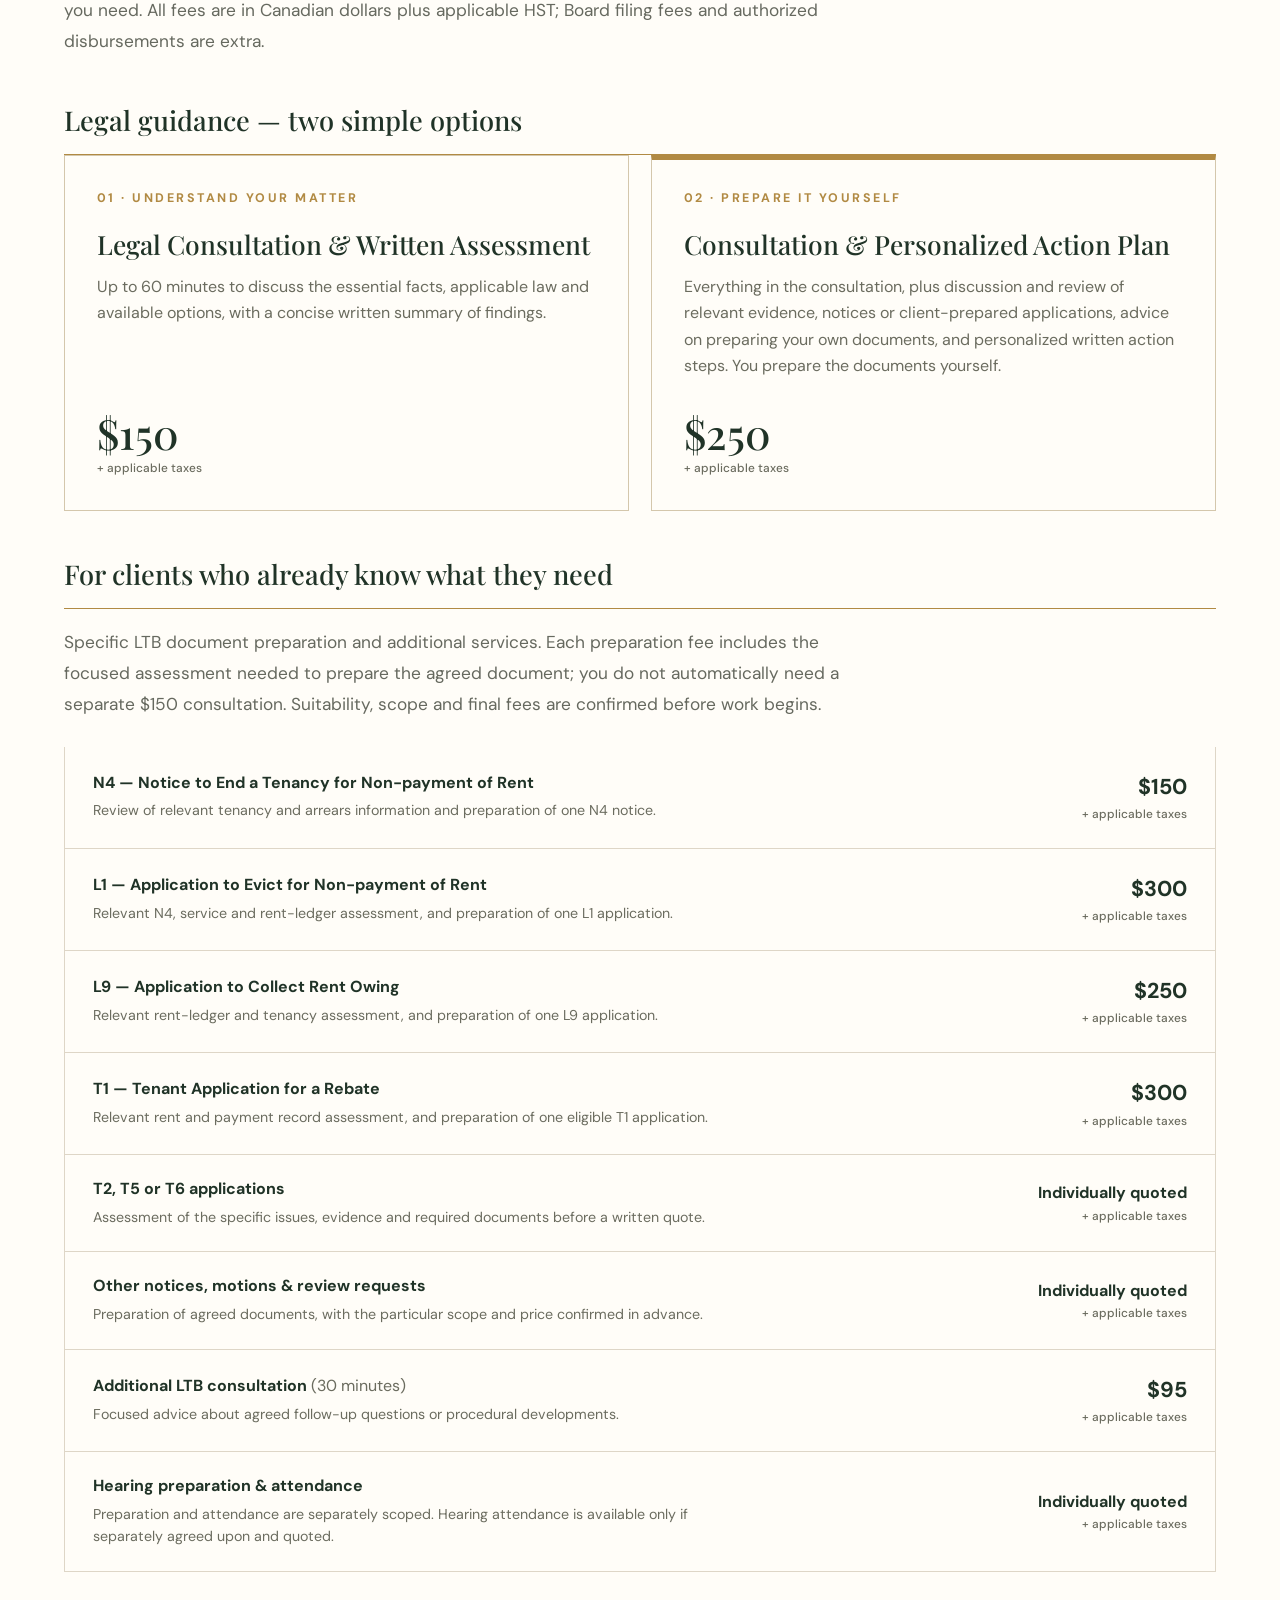
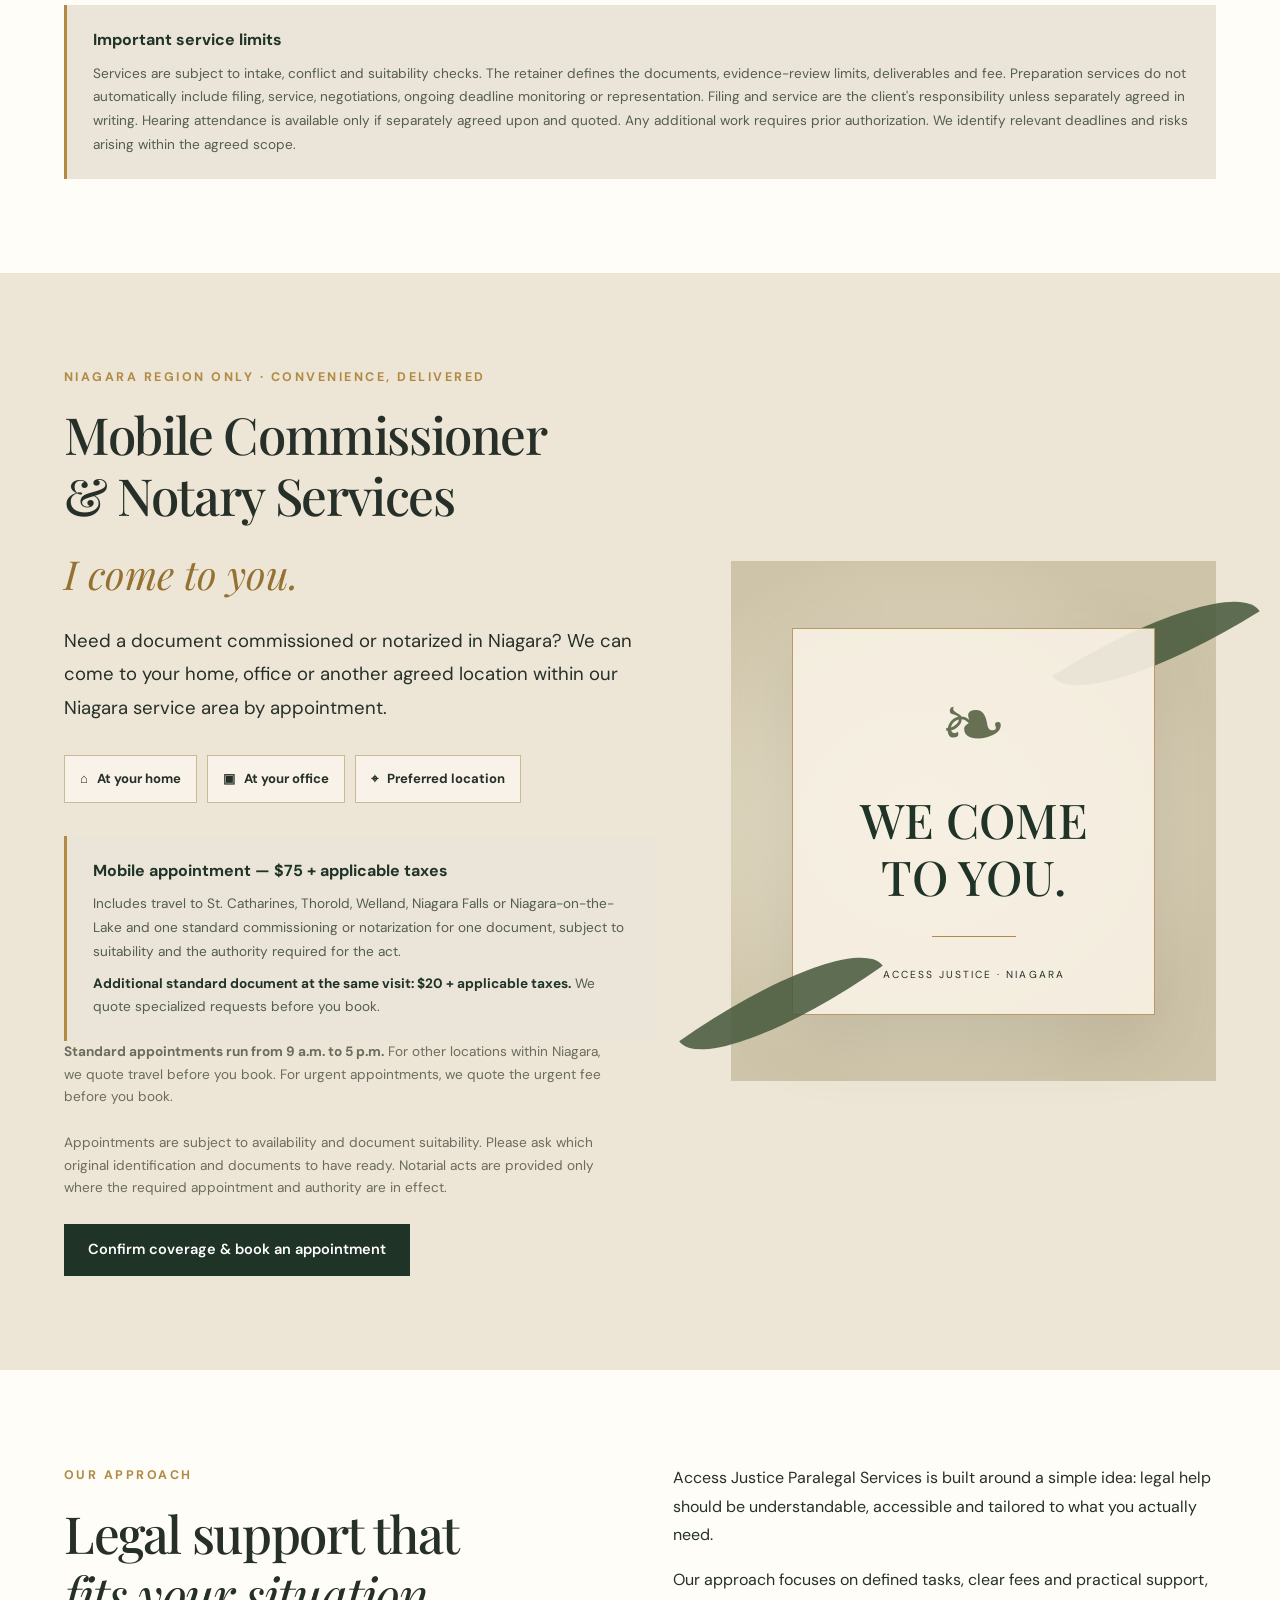
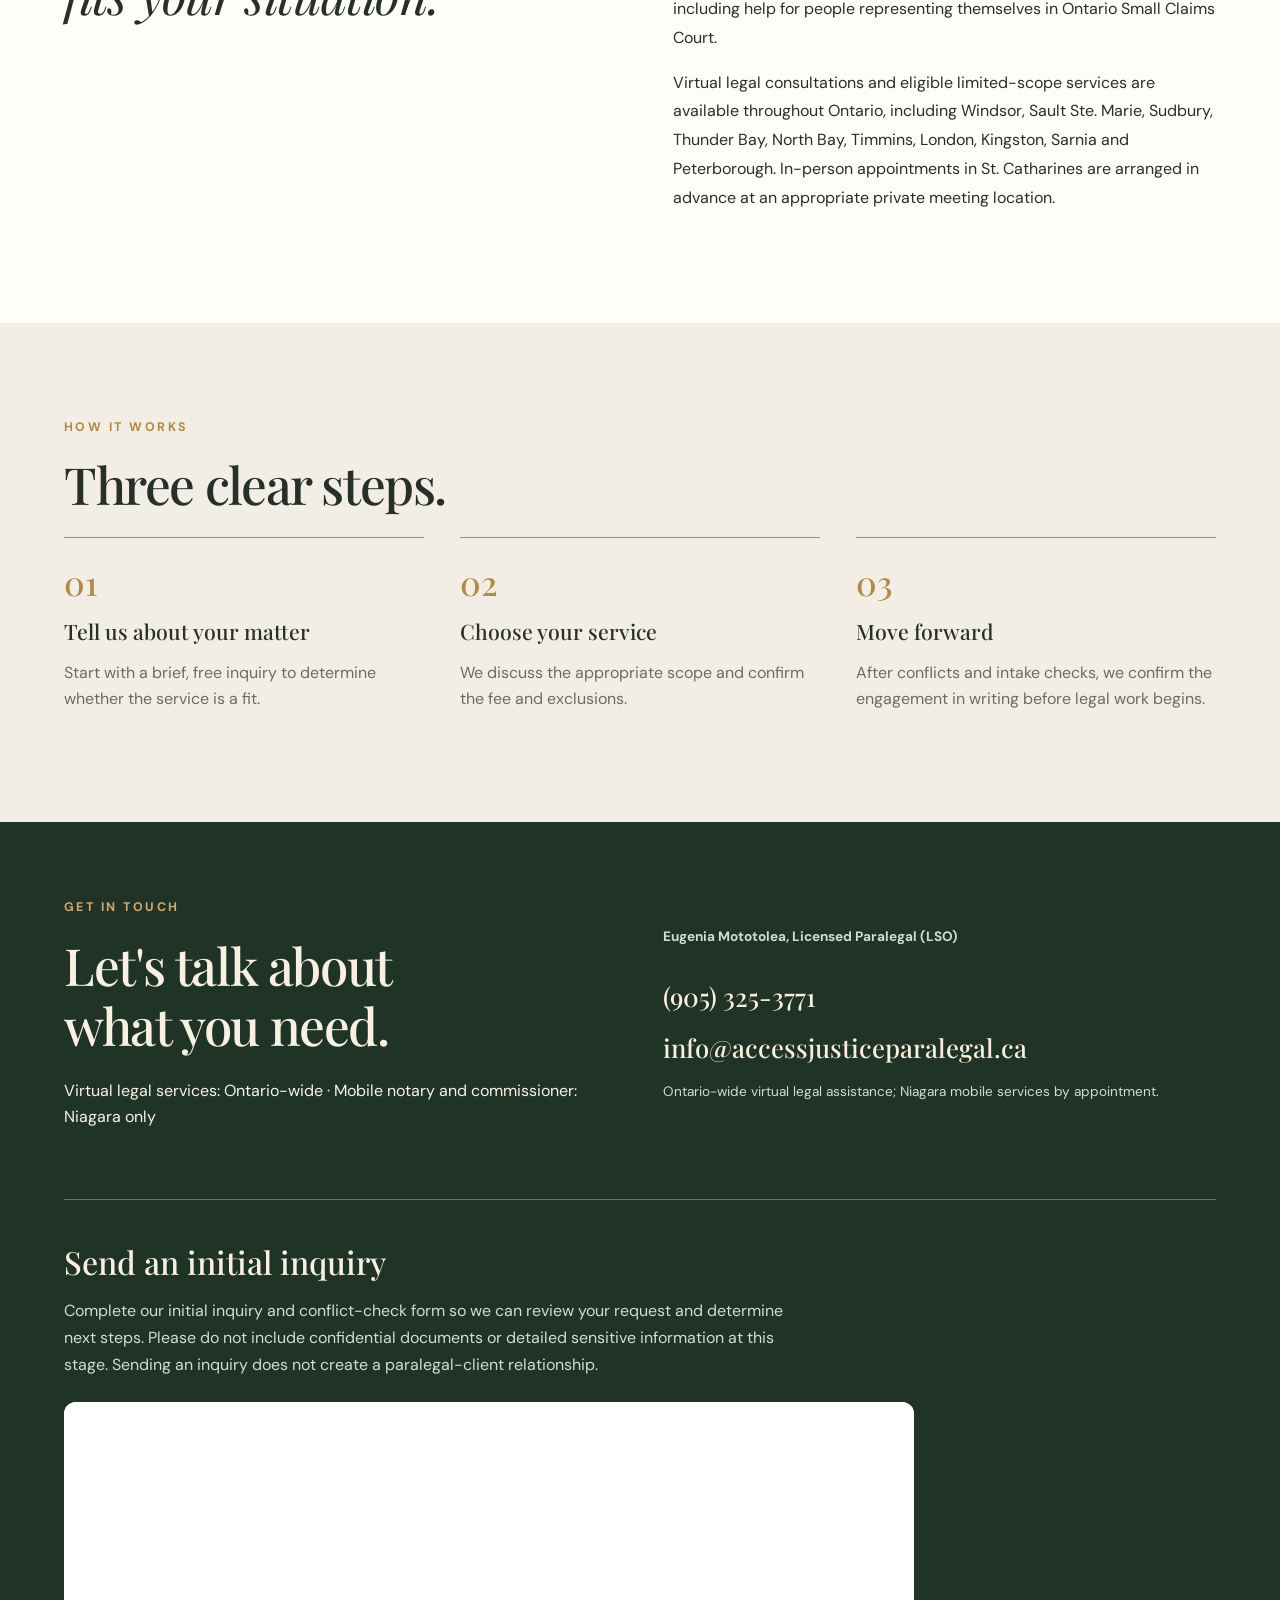
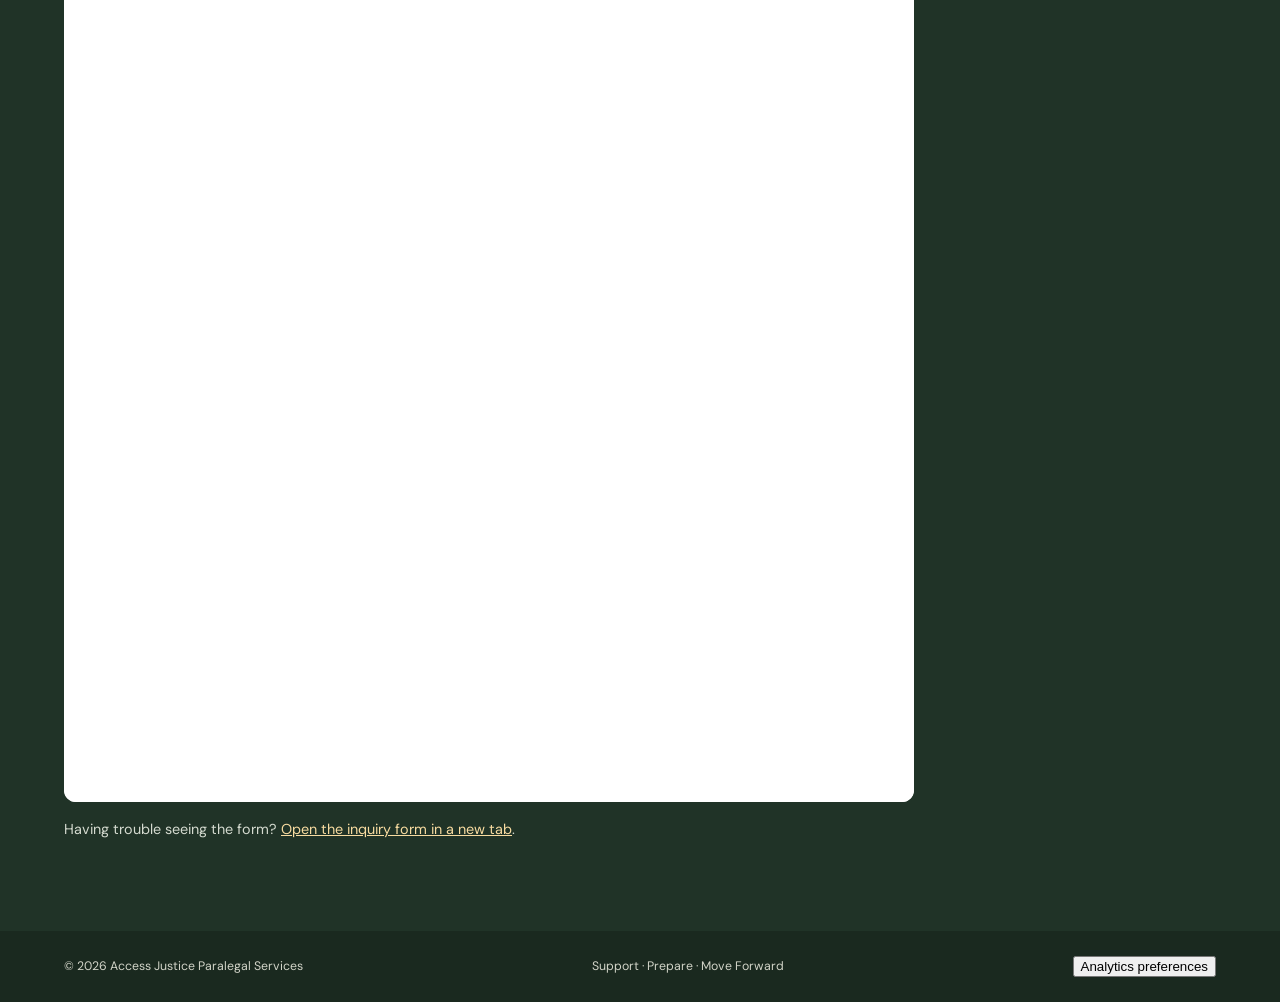
==== commit 05c5c728: "Clarify Ontario-wide virtual legal services and Niagara-only mobile services" ====
--- a/index.html
+++ b/index.html
@@ -2,14 +2,14 @@
 <html lang="en">
 <head>
 <meta charset="utf-8"><meta name="viewport" content="width=device-width, initial-scale=1">
-<meta name="description" content="St. Catharines paralegal services for Small Claims Court, claim and defence drafting, legal consultations, document review and LTB matters across Niagara.">
+<meta name="description" content="Virtual paralegal services across Ontario: Small Claims Court, legal consultations, document preparation and LTB matters. Mobile notary and commissioner services in Niagara.">
 <meta name="theme-color" content="#203327">
-<title>Paralegal &amp; Small Claims Court Help in St. Catharines | Access Justice</title>
+<title>Virtual Paralegal Services Across Ontario | Access Justice</title>
 <link rel="canonical" href="https://www.accessjusticeparalegal.ca/">
 <meta property="og:type" content="website">
 <meta property="og:site_name" content="Access Justice Paralegal Services">
-<meta property="og:title" content="Paralegal &amp; Small Claims Court Help in St. Catharines | Access Justice">
-<meta property="og:description" content="Limited-scope paralegal assistance in St. Catharines and Niagara: Small Claims Court, legal consultations, claim and defence drafting, and LTB matters.">
+<meta property="og:title" content="Virtual Paralegal Services Across Ontario | Access Justice">
+<meta property="og:description" content="Virtual limited-scope paralegal assistance across Ontario: Small Claims Court, legal consultations, claim and defence drafting, and LTB matters. Mobile services in Niagara.">
 <meta property="og:url" content="https://www.accessjusticeparalegal.ca/">
 <meta name="twitter:card" content="summary">
 <script type="application/ld+json">
@@ -21,8 +21,7 @@
   "telephone": "+1-905-325-3771",
   "description": "Limited-scope Ontario paralegal services for Small Claims Court, Landlord and Tenant Board matters, legal consultations, demand letters, and legal document preparation.",
   "areaServed": [
-    {"@type": "City", "name": "St. Catharines"},
-    {"@type": "AdministrativeArea", "name": "Niagara Region, Ontario"}
+    {"@type": "AdministrativeArea", "name": "Ontario, Canada"}
   ],
   "hasOfferCatalog": {
     "@type": "OfferCatalog",
@@ -47,7 +46,7 @@
 </div></header>
 <main id="main">
 <section class="hero"><div class="wrap hero-grid">
-<div class="hero-copy"><p class="eyebrow">ST. CATHARINES · ONTARIO</p><h1>Support.<br><em>Prepare.</em><br>Move forward.</h1><div class="gold-rule"></div><p class="hero-lead">Practical legal support with a clear scope, transparent pricing, and the freedom to handle your own matter with confidence.</p><div class="hero-actions"><a class="button" href="#fees">Explore our pricing</a><a class="button button-outline" href="#contact">Get in touch</a></div><p class="hero-note">Limited-scope paralegal assistance · Virtual-first service</p></div>
+<div class="hero-copy"><p class="eyebrow">BASED IN ST. CATHARINES · SERVING ONTARIO ONLINE</p><h1>Virtual paralegal services<br><em>across Ontario.</em></h1><div class="gold-rule"></div><p class="hero-lead">Practical online legal support for individuals and small businesses across Ontario, with a clear scope and transparent pricing. Mobile notary and commissioner appointments are available in Niagara only.</p><div class="hero-actions"><a class="button" href="#fees">Explore our pricing</a><a class="button button-outline" href="#contact">Get in touch</a></div><p class="hero-note">Limited-scope legal assistance · Online appointments throughout Ontario</p></div>
 <div class="hero-art" aria-hidden="true"><div class="sun-glow"></div><div class="leaf leaf-one"></div><div class="leaf leaf-two"></div><div class="leaf leaf-three"></div><div class="leaf leaf-four"></div><div class="hero-art-inner"><div class="hero-art-scale">⚖</div><div class="fine-line"></div><div class="art-caption">ACCESS TO JUSTICE<br><span>WITH CLARITY & CARE</span></div></div></div>
 </div></section>
 <section class="trust-line"><div class="wrap trust-grid"><span>DEFINED SERVICES</span><span>TRANSPARENT FEES</span><span>SUPPORT FOR SELF-REPRESENTED CLIENTS</span></div></section>
@@ -108,10 +107,10 @@
 </div>
 <div class="pricing-note"><strong>Important service limits</strong><p>Services are subject to intake, conflict and suitability checks. The retainer defines the documents, evidence-review limits, deliverables and fee. Preparation services do not automatically include filing, service, negotiations, ongoing deadline monitoring or representation. Filing and service are the client's responsibility unless separately agreed in writing. Hearing attendance is available only if separately agreed upon and quoted. Any additional work requires prior authorization. We identify relevant deadlines and risks arising within the agreed scope.</p></div>
 </div></section>
-<section class="section mobile-section" id="mobile"><div class="wrap mobile-grid"><div><p class="eyebrow">CONVENIENCE, DELIVERED</p><h2>Mobile Commissioner<br>&amp; Notary Services</h2><p class="script-line">I come to you.</p><p class="mobile-lead">Need a document commissioned or notarized but can't make it to an office? We can come to your home, office or another agreed location by appointment.</p><div class="mobile-features"><span>⌂ &nbsp; At your home</span><span>▣ &nbsp; At your office</span><span>⌖ &nbsp; Preferred location</span></div><div class="pricing-note"><strong>Mobile appointment — $75 + applicable taxes</strong><p>Includes travel to St. Catharines, Thorold, Welland, Niagara Falls or Niagara-on-the-Lake and one standard commissioning or notarization for one document, subject to suitability and the authority required for the act.</p><p><strong>Additional standard document at the same visit: $20 + applicable taxes.</strong> We quote specialized requests before you book.</p></div><p class="fine-mobile"><strong>Standard appointments run from 9 a.m. to 5 p.m.</strong> For other locations, we quote travel before you book. For urgent appointments, we quote the urgent fee before you book.</p><p class="fine-mobile">Appointments are subject to availability and document suitability. Please ask which original identification and documents to have ready. Notarial acts are provided only where the required appointment and authority are in effect.</p><a href="#contact" class="button">Confirm coverage &amp; book an appointment</a></div><div class="mobile-illustration" aria-hidden="true"><div class="illustration-frame"><span class="plant-symbol">❧</span><span class="illustration-title">WE COME<br>TO YOU.</span><span class="illustration-rule"></span><span class="illustration-foot">ACCESS JUSTICE · NIAGARA</span></div></div></div></section>
-<section class="section" id="about"><div class="wrap about-grid"><div><p class="eyebrow">OUR APPROACH</p><h2>Legal support that<br><em>fits your situation.</em></h2></div><div><p>Access Justice Paralegal Services is built around a simple idea: legal help should be understandable, accessible and tailored to what you actually need.</p><p>Our approach focuses on defined tasks, clear fees and practical support, including help for people representing themselves in Ontario Small Claims Court.</p><p>Virtual consultations are available. In-person appointments in St. Catharines are arranged in advance at an appropriate private meeting location.</p></div></div></section>
+<section class="section mobile-section" id="mobile"><div class="wrap mobile-grid"><div><p class="eyebrow">NIAGARA REGION ONLY · CONVENIENCE, DELIVERED</p><h2>Mobile Commissioner<br>&amp; Notary Services</h2><p class="script-line">I come to you.</p><p class="mobile-lead">Need a document commissioned or notarized in Niagara? We can come to your home, office or another agreed location within our Niagara service area by appointment.</p><div class="mobile-features"><span>⌂ &nbsp; At your home</span><span>▣ &nbsp; At your office</span><span>⌖ &nbsp; Preferred location</span></div><div class="pricing-note"><strong>Mobile appointment — $75 + applicable taxes</strong><p>Includes travel to St. Catharines, Thorold, Welland, Niagara Falls or Niagara-on-the-Lake and one standard commissioning or notarization for one document, subject to suitability and the authority required for the act.</p><p><strong>Additional standard document at the same visit: $20 + applicable taxes.</strong> We quote specialized requests before you book.</p></div><p class="fine-mobile"><strong>Standard appointments run from 9 a.m. to 5 p.m.</strong> For other locations within Niagara, we quote travel before you book. For urgent appointments, we quote the urgent fee before you book.</p><p class="fine-mobile">Appointments are subject to availability and document suitability. Please ask which original identification and documents to have ready. Notarial acts are provided only where the required appointment and authority are in effect.</p><a href="#contact" class="button">Confirm coverage &amp; book an appointment</a></div><div class="mobile-illustration" aria-hidden="true"><div class="illustration-frame"><span class="plant-symbol">❧</span><span class="illustration-title">WE COME<br>TO YOU.</span><span class="illustration-rule"></span><span class="illustration-foot">ACCESS JUSTICE · NIAGARA</span></div></div></div></section>
+<section class="section" id="about"><div class="wrap about-grid"><div><p class="eyebrow">OUR APPROACH</p><h2>Legal support that<br><em>fits your situation.</em></h2></div><div><p>Access Justice Paralegal Services is built around a simple idea: legal help should be understandable, accessible and tailored to what you actually need.</p><p>Our approach focuses on defined tasks, clear fees and practical support, including help for people representing themselves in Ontario Small Claims Court.</p><p>Virtual legal consultations and eligible limited-scope services are available throughout Ontario, including Windsor, Sault Ste. Marie, Sudbury, Thunder Bay, North Bay, Timmins, London, Kingston, Sarnia and Peterborough. In-person appointments in St. Catharines are arranged in advance at an appropriate private meeting location.</p></div></div></section>
 <section class="section steps-section"><div class="wrap"><p class="eyebrow">HOW IT WORKS</p><h2>Three clear steps.</h2><div class="steps"><article><span>01</span><h3>Tell us about your matter</h3><p>Start with a brief, free inquiry to determine whether the service is a fit.</p></article><article><span>02</span><h3>Choose your service</h3><p>We discuss the appropriate scope and confirm the fee and exclusions.</p></article><article><span>03</span><h3>Move forward</h3><p>After conflicts and intake checks, we confirm the engagement in writing before legal work begins.</p></article></div></div></section>
-<section class="contact-section" id="contact"><div class="wrap contact-grid"><div><p class="eyebrow">GET IN TOUCH</p><h2>Let's talk about<br>what you need.</h2><p>St. Catharines and surrounding areas · Ontario</p></div><div class="contact-links"><p><strong>Eugenia Mototolea, Licensed Paralegal (LSO)</strong></p><a href="tel:+19053253771">(905) 325-3771</a><a href="mailto:info@accessjusticeparalegal.ca">info@accessjusticeparalegal.ca</a><p>Limited-scope legal assistance & mobile services by appointment.</p></div></div><div class="wrap inquiry-section"><h3>Send an initial inquiry</h3><p>Complete our initial inquiry and conflict-check form so we can review your request and determine next steps. Please do not include confidential documents or detailed sensitive information at this stage. Sending an inquiry does not create a paralegal-client relationship.</p><div class="inquiry-form"><iframe src="https://docs.google.com/forms/d/e/1FAIpQLSdY4KEK-SELUNuZ8JzN5_Kwy2pzI6Fr7aSwnadqhgM46NVULQ/viewform?embedded=true" title="Access Justice initial inquiry and conflict-check form" loading="lazy">Loading…</iframe></div><p class="inquiry-alt">Having trouble seeing the form? <a href="https://docs.google.com/forms/d/e/1FAIpQLSdY4KEK-SELUNuZ8JzN5_Kwy2pzI6Fr7aSwnadqhgM46NVULQ/viewform" target="_blank" rel="noopener noreferrer">Open the inquiry form in a new tab</a>.</p></div></section>
+<section class="contact-section" id="contact"><div class="wrap contact-grid"><div><p class="eyebrow">GET IN TOUCH</p><h2>Let's talk about<br>what you need.</h2><p>Virtual legal services: Ontario-wide · Mobile notary and commissioner: Niagara only</p></div><div class="contact-links"><p><strong>Eugenia Mototolea, Licensed Paralegal (LSO)</strong></p><a href="tel:+19053253771">(905) 325-3771</a><a href="mailto:info@accessjusticeparalegal.ca">info@accessjusticeparalegal.ca</a><p>Ontario-wide virtual legal assistance; Niagara mobile services by appointment.</p></div></div><div class="wrap inquiry-section"><h3>Send an initial inquiry</h3><p>Complete our initial inquiry and conflict-check form so we can review your request and determine next steps. Please do not include confidential documents or detailed sensitive information at this stage. Sending an inquiry does not create a paralegal-client relationship.</p><div class="inquiry-form"><iframe src="https://docs.google.com/forms/d/e/1FAIpQLSdY4KEK-SELUNuZ8JzN5_Kwy2pzI6Fr7aSwnadqhgM46NVULQ/viewform?embedded=true" title="Access Justice initial inquiry and conflict-check form" loading="lazy">Loading…</iframe></div><p class="inquiry-alt">Having trouble seeing the form? <a href="https://docs.google.com/forms/d/e/1FAIpQLSdY4KEK-SELUNuZ8JzN5_Kwy2pzI6Fr7aSwnadqhgM46NVULQ/viewform" target="_blank" rel="noopener noreferrer">Open the inquiry form in a new tab</a>.</p></div></section>
 </main>
 <footer><div class="wrap foot"><span>© 2026 Access Justice Paralegal Services</span><span>Support · Prepare · Move Forward</span><button type="button" id="analytics-settings">Analytics preferences</button></div></footer>
 <aside id="analytics-notice" aria-label="Website analytics" hidden style="position:fixed;right:1rem;bottom:1rem;z-index:1000;max-width:24rem;padding:1rem;background:#fff;color:#203327;border:1px solid #203327;border-radius:.5rem;box-shadow:0 4px 20px #0003">
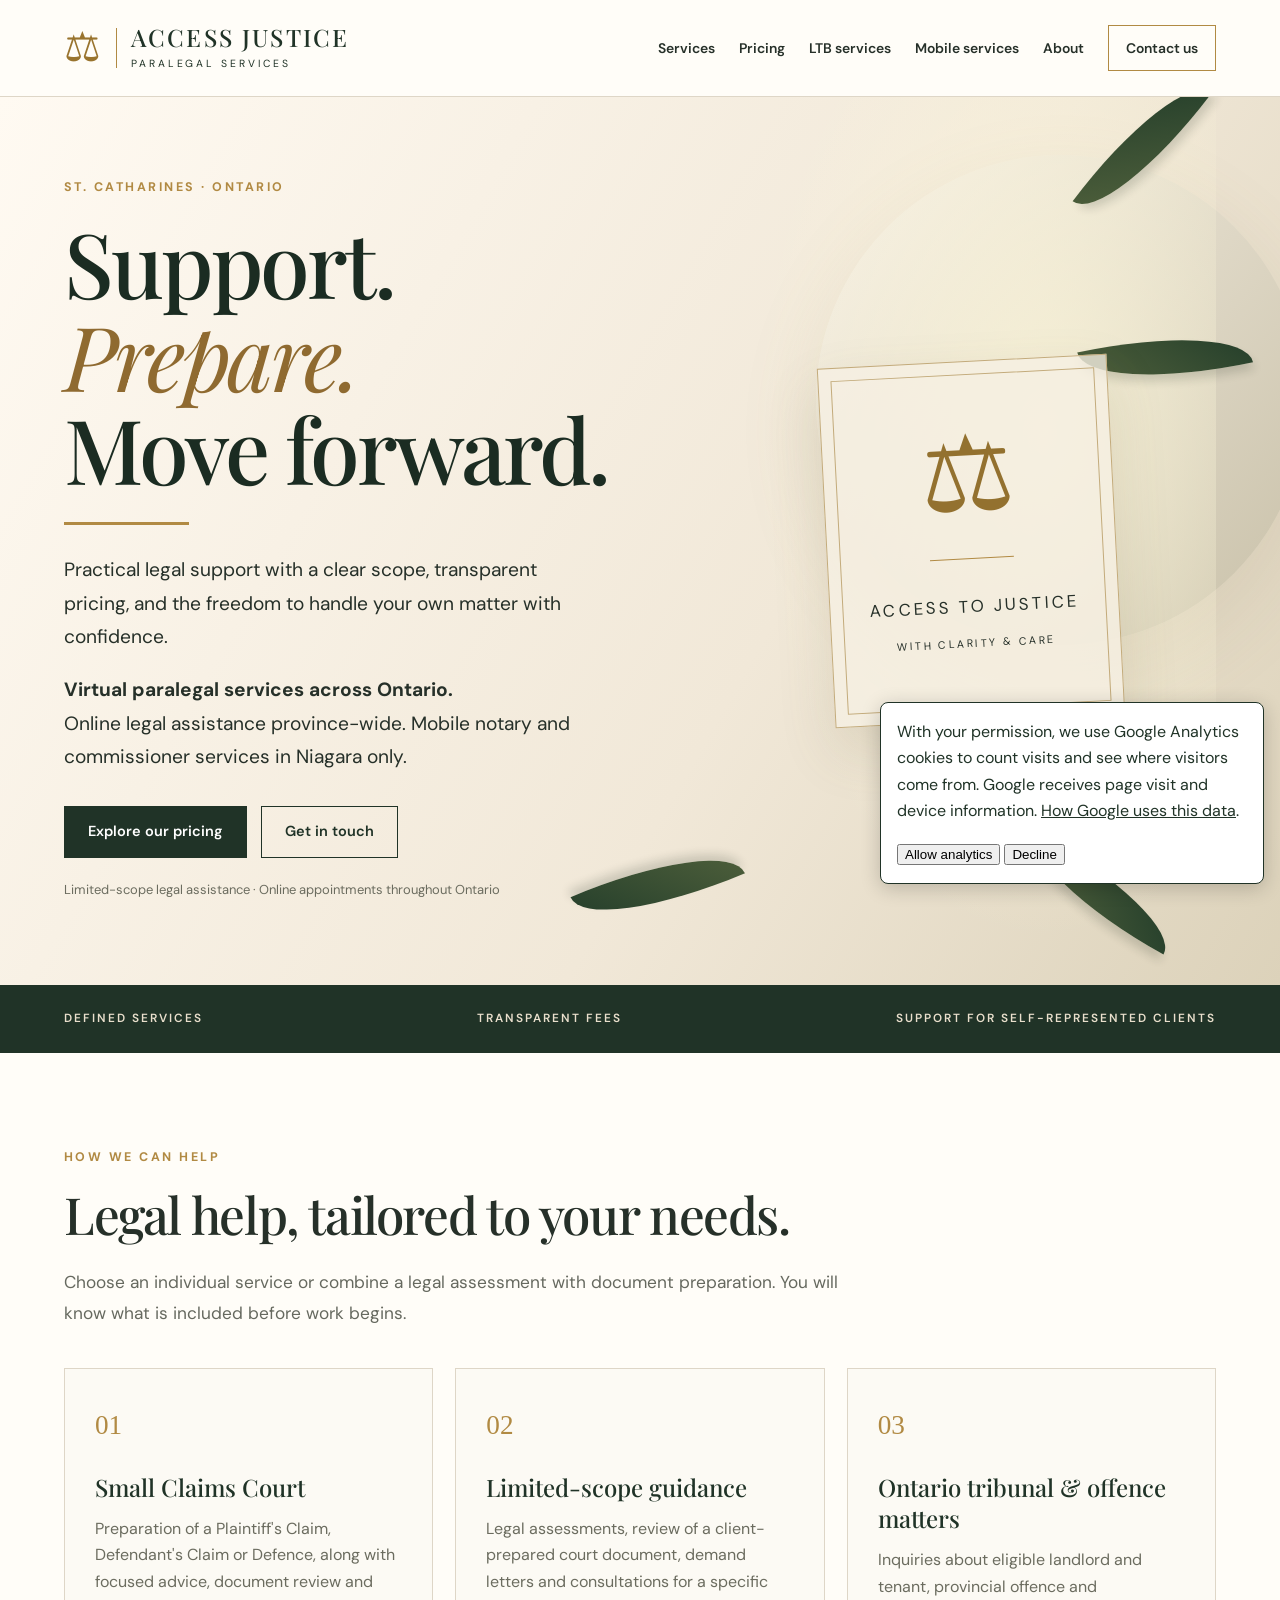
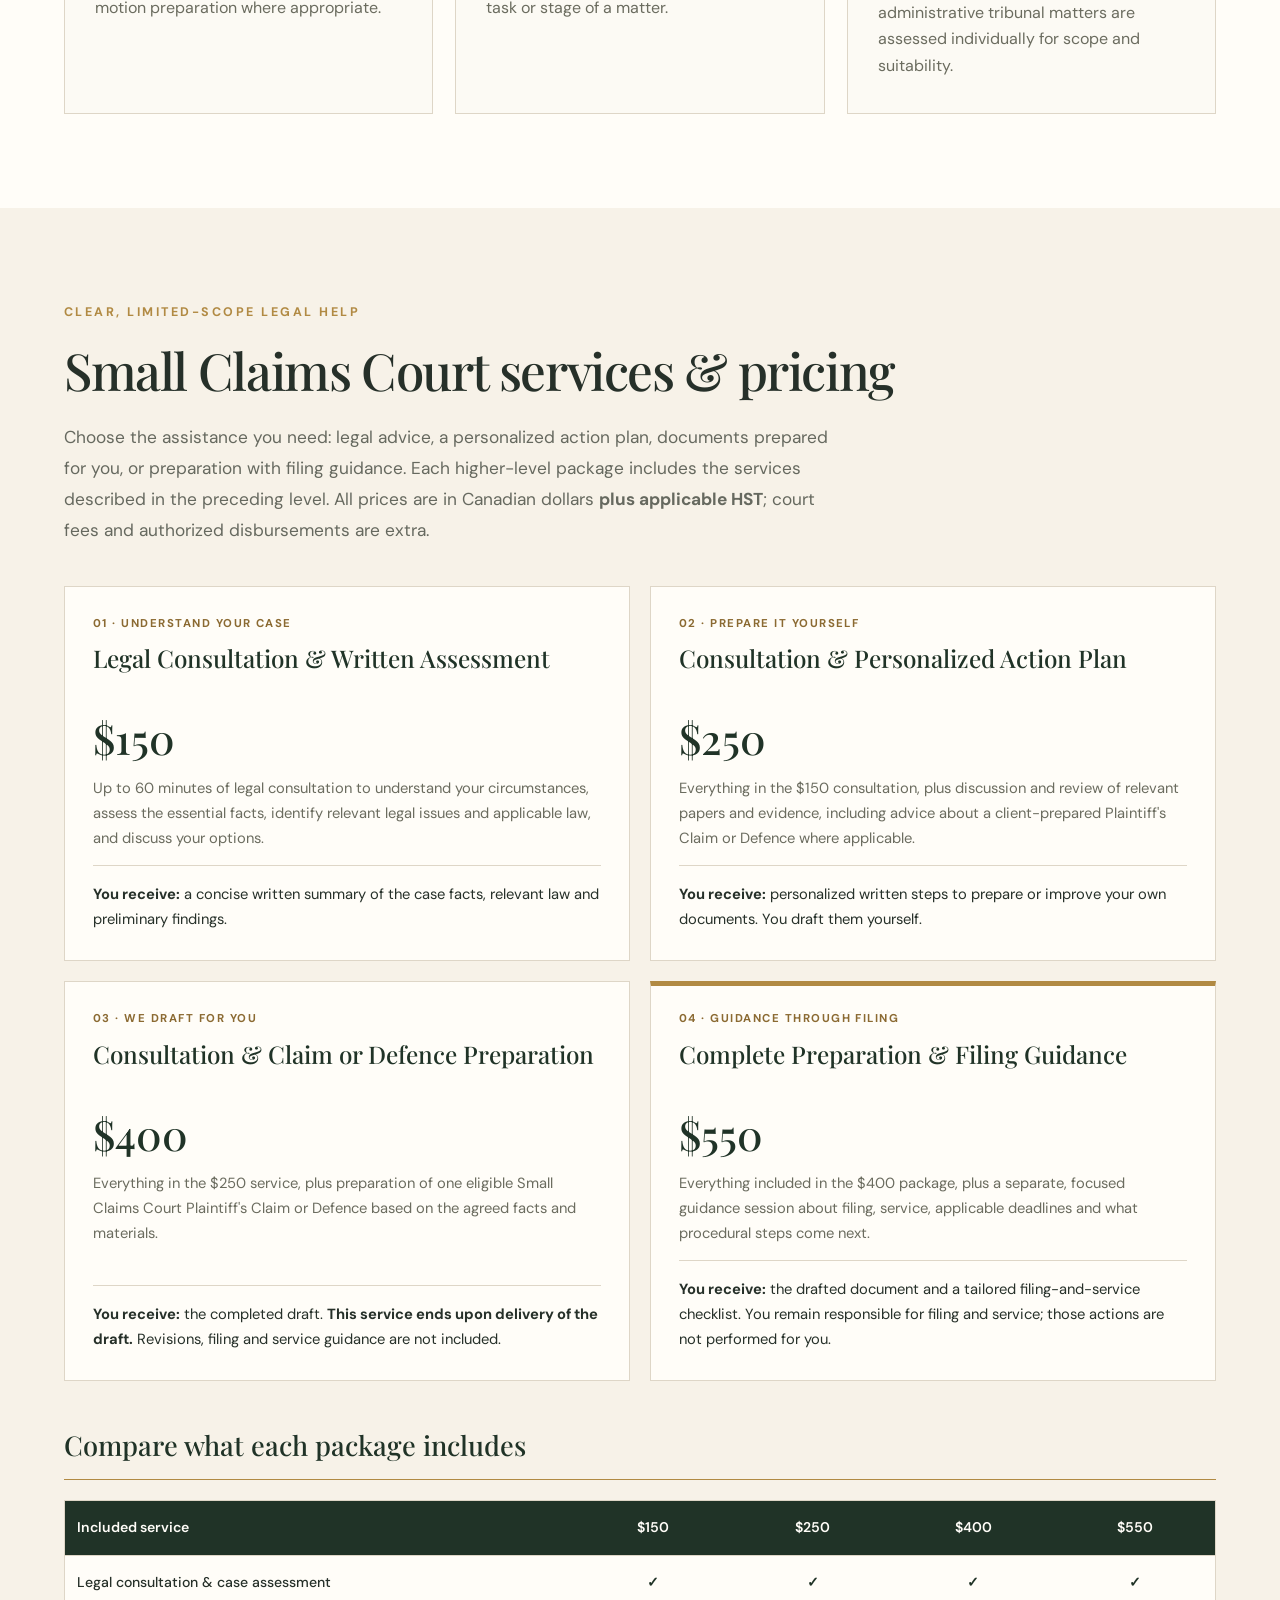
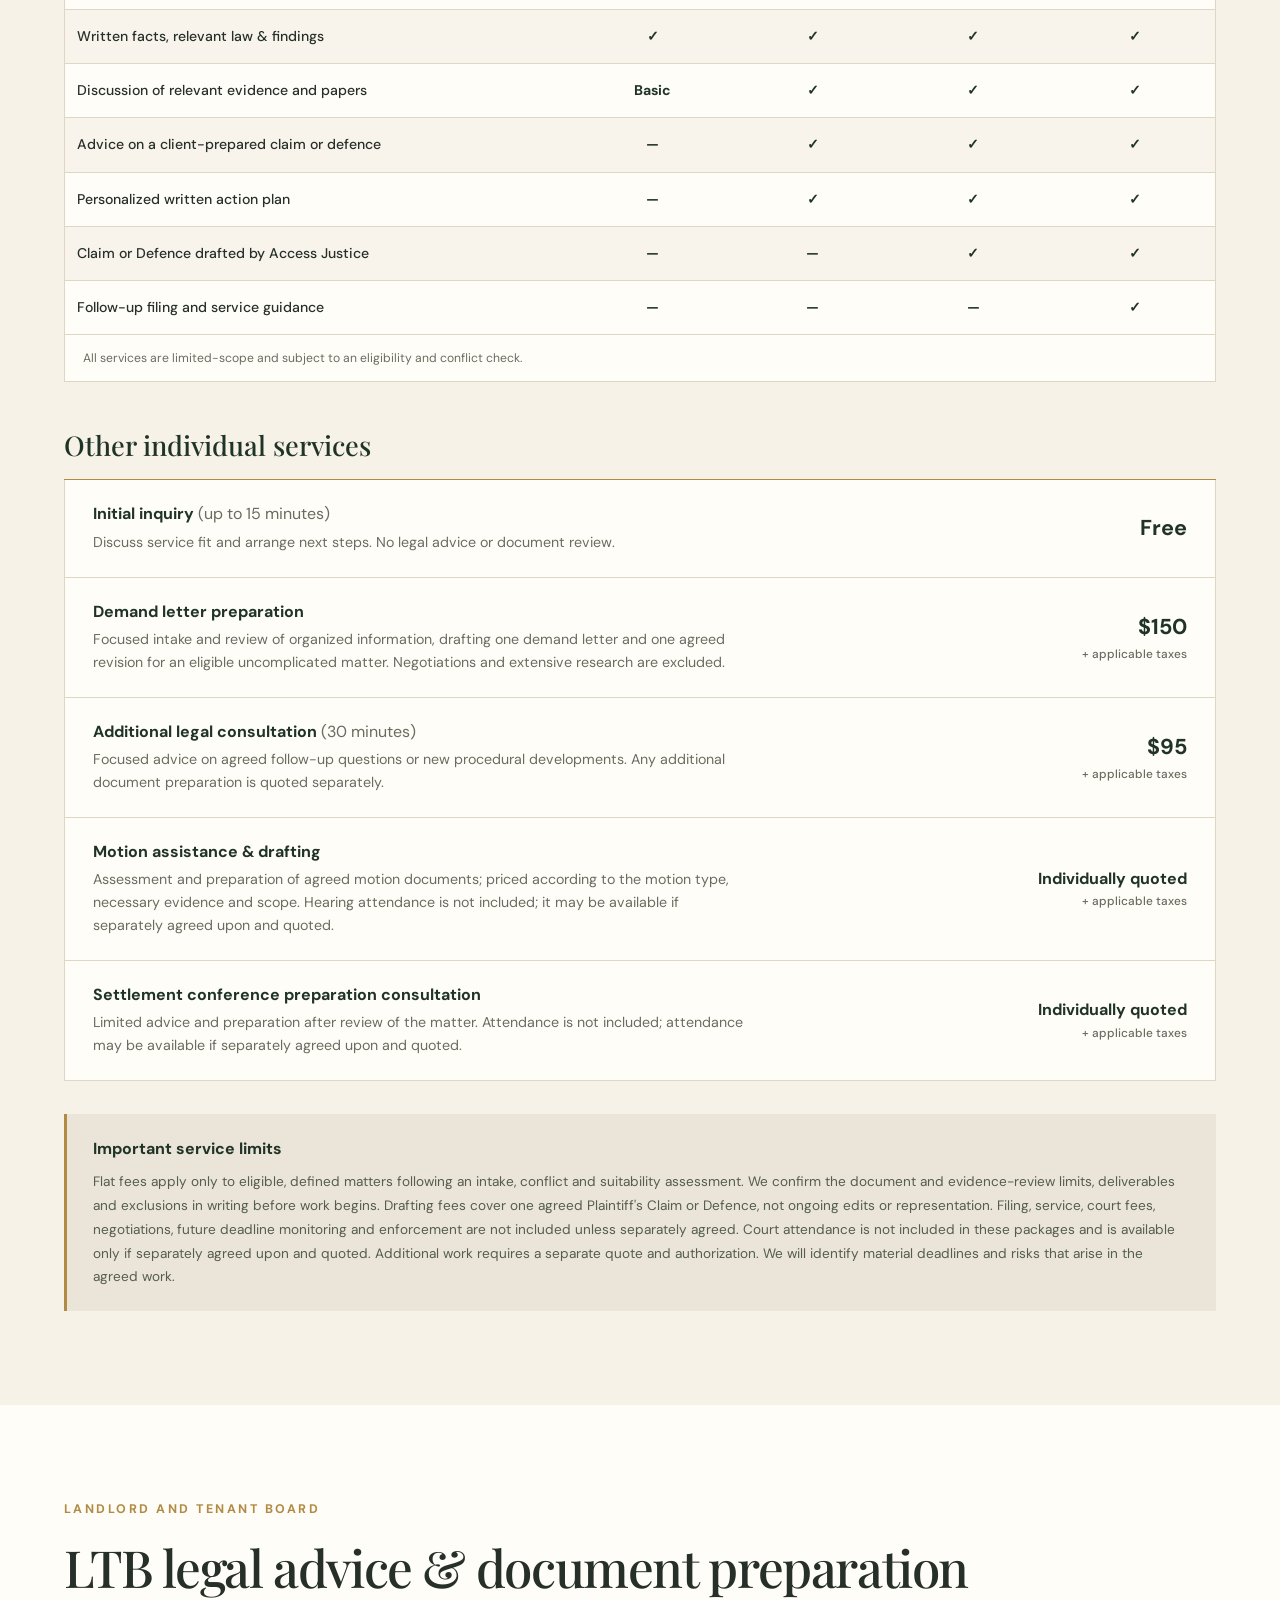
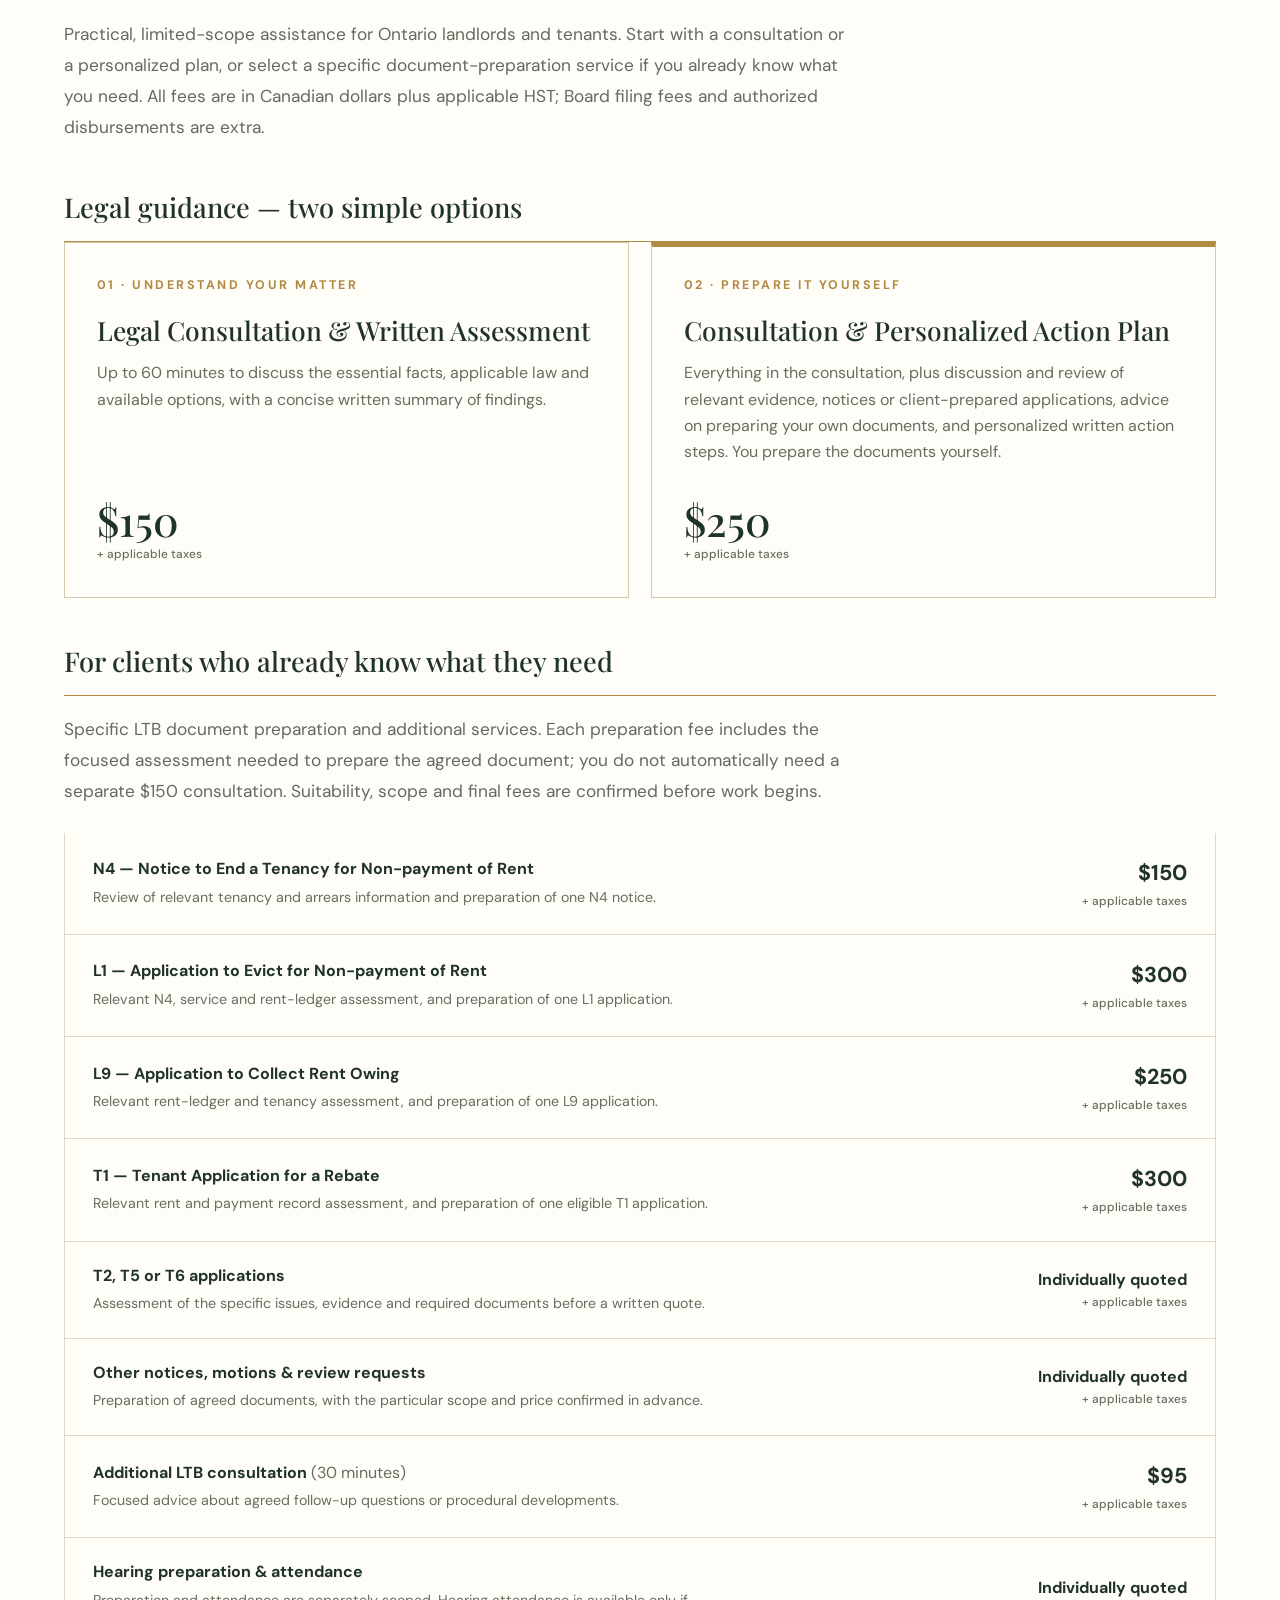
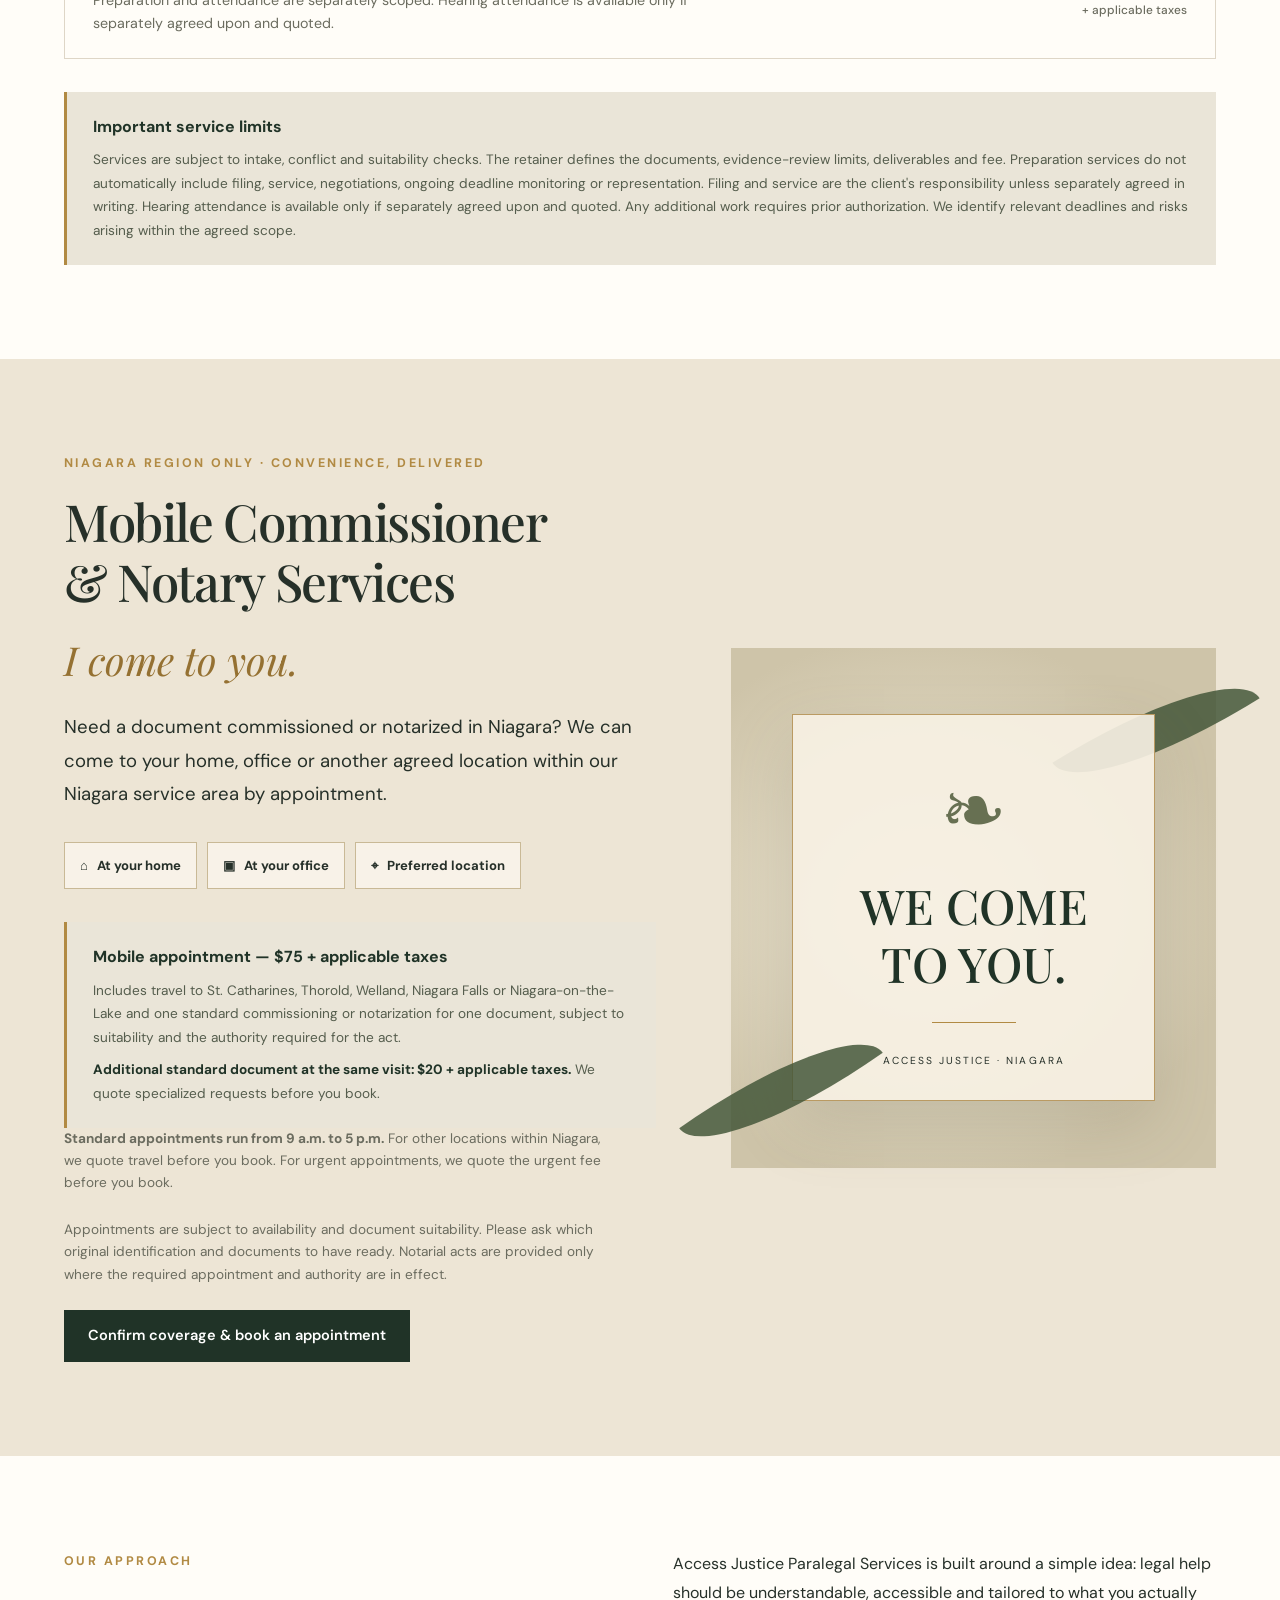
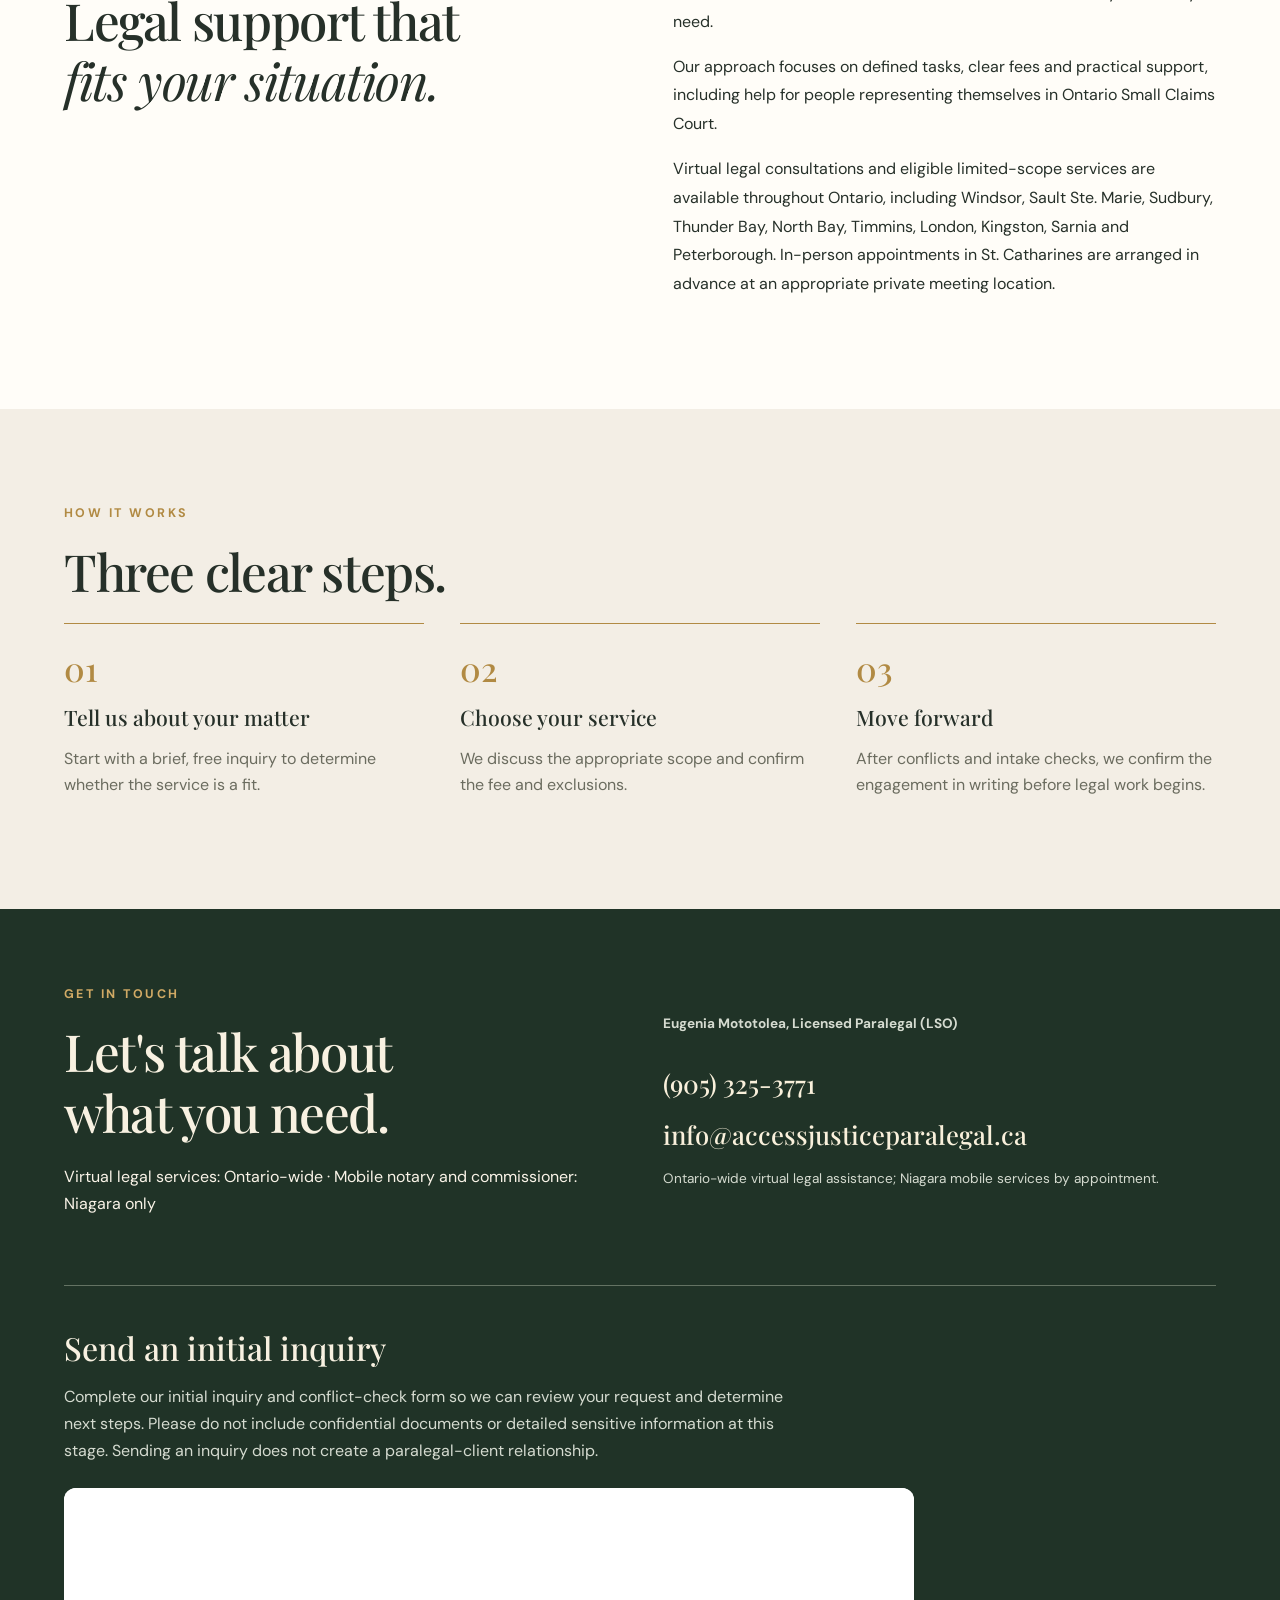
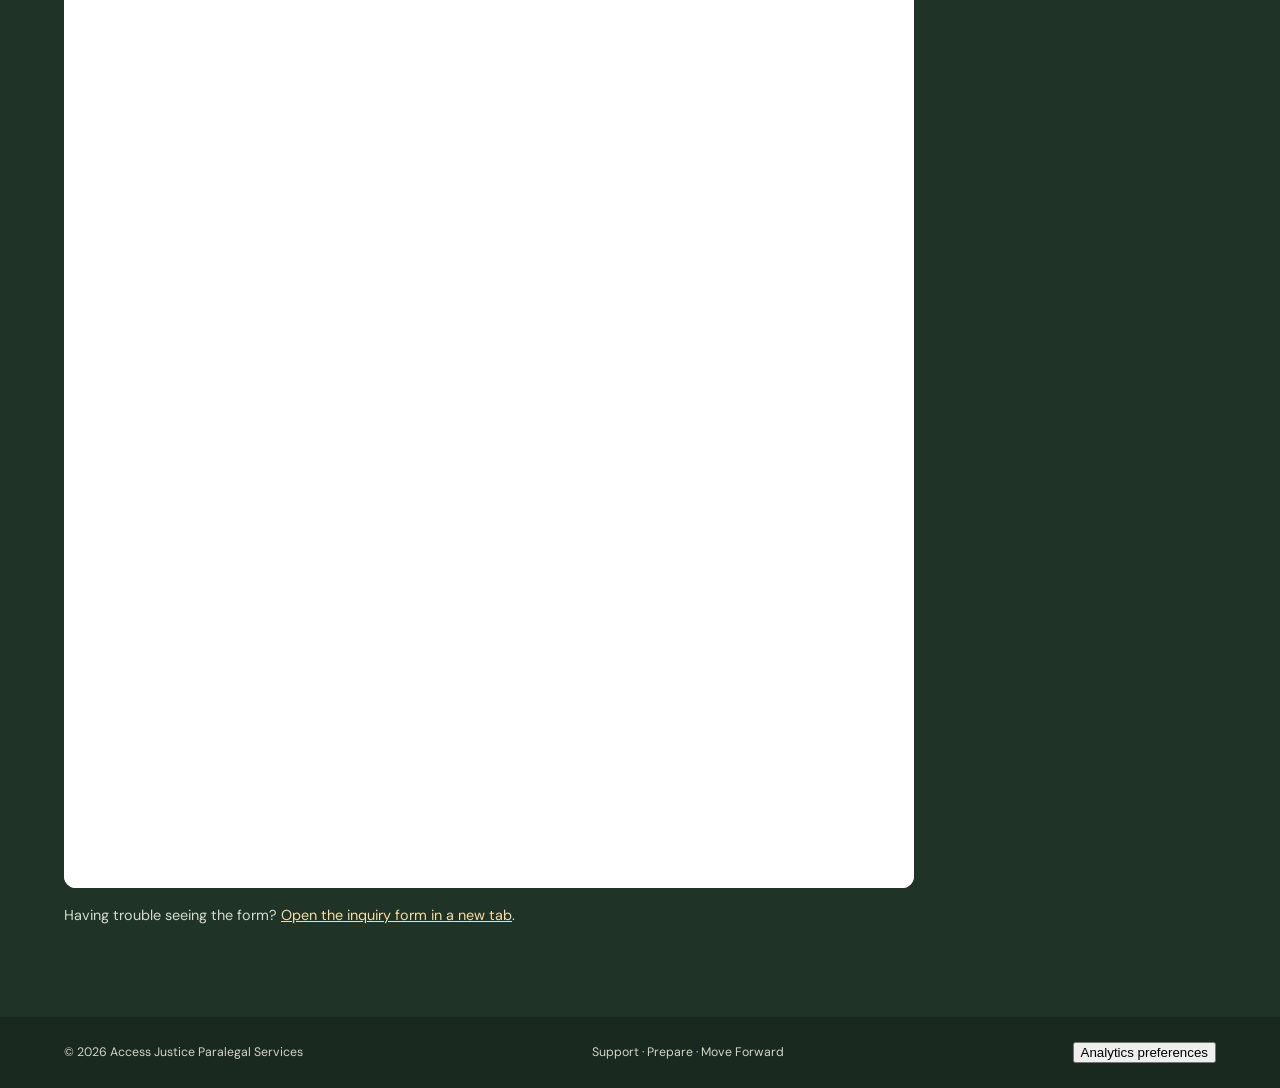
==== commit cdcc1d4d: "Restore signature homepage headline and add Ontario-wide service message underneath" ====
--- a/index.html
+++ b/index.html
@@ -46,7 +46,7 @@
 </div></header>
 <main id="main">
 <section class="hero"><div class="wrap hero-grid">
-<div class="hero-copy"><p class="eyebrow">BASED IN ST. CATHARINES · SERVING ONTARIO ONLINE</p><h1>Virtual paralegal services<br><em>across Ontario.</em></h1><div class="gold-rule"></div><p class="hero-lead">Practical online legal support for individuals and small businesses across Ontario, with a clear scope and transparent pricing. Mobile notary and commissioner appointments are available in Niagara only.</p><div class="hero-actions"><a class="button" href="#fees">Explore our pricing</a><a class="button button-outline" href="#contact">Get in touch</a></div><p class="hero-note">Limited-scope legal assistance · Online appointments throughout Ontario</p></div>
+<div class="hero-copy"><p class="eyebrow">ST. CATHARINES · ONTARIO</p><h1>Support.<br><em>Prepare.</em><br>Move forward.</h1><div class="gold-rule"></div><p class="hero-lead">Practical legal support with a clear scope, transparent pricing, and the freedom to handle your own matter with confidence.</p><p class="hero-lead"><strong>Virtual paralegal services across Ontario.</strong><br>Online legal assistance province-wide. Mobile notary and commissioner services in Niagara only.</p><div class="hero-actions"><a class="button" href="#fees">Explore our pricing</a><a class="button button-outline" href="#contact">Get in touch</a></div><p class="hero-note">Limited-scope legal assistance · Online appointments throughout Ontario</p></div>
 <div class="hero-art" aria-hidden="true"><div class="sun-glow"></div><div class="leaf leaf-one"></div><div class="leaf leaf-two"></div><div class="leaf leaf-three"></div><div class="leaf leaf-four"></div><div class="hero-art-inner"><div class="hero-art-scale">⚖</div><div class="fine-line"></div><div class="art-caption">ACCESS TO JUSTICE<br><span>WITH CLARITY & CARE</span></div></div></div>
 </div></section>
 <section class="trust-line"><div class="wrap trust-grid"><span>DEFINED SERVICES</span><span>TRANSPARENT FEES</span><span>SUPPORT FOR SELF-REPRESENTED CLIENTS</span></div></section>
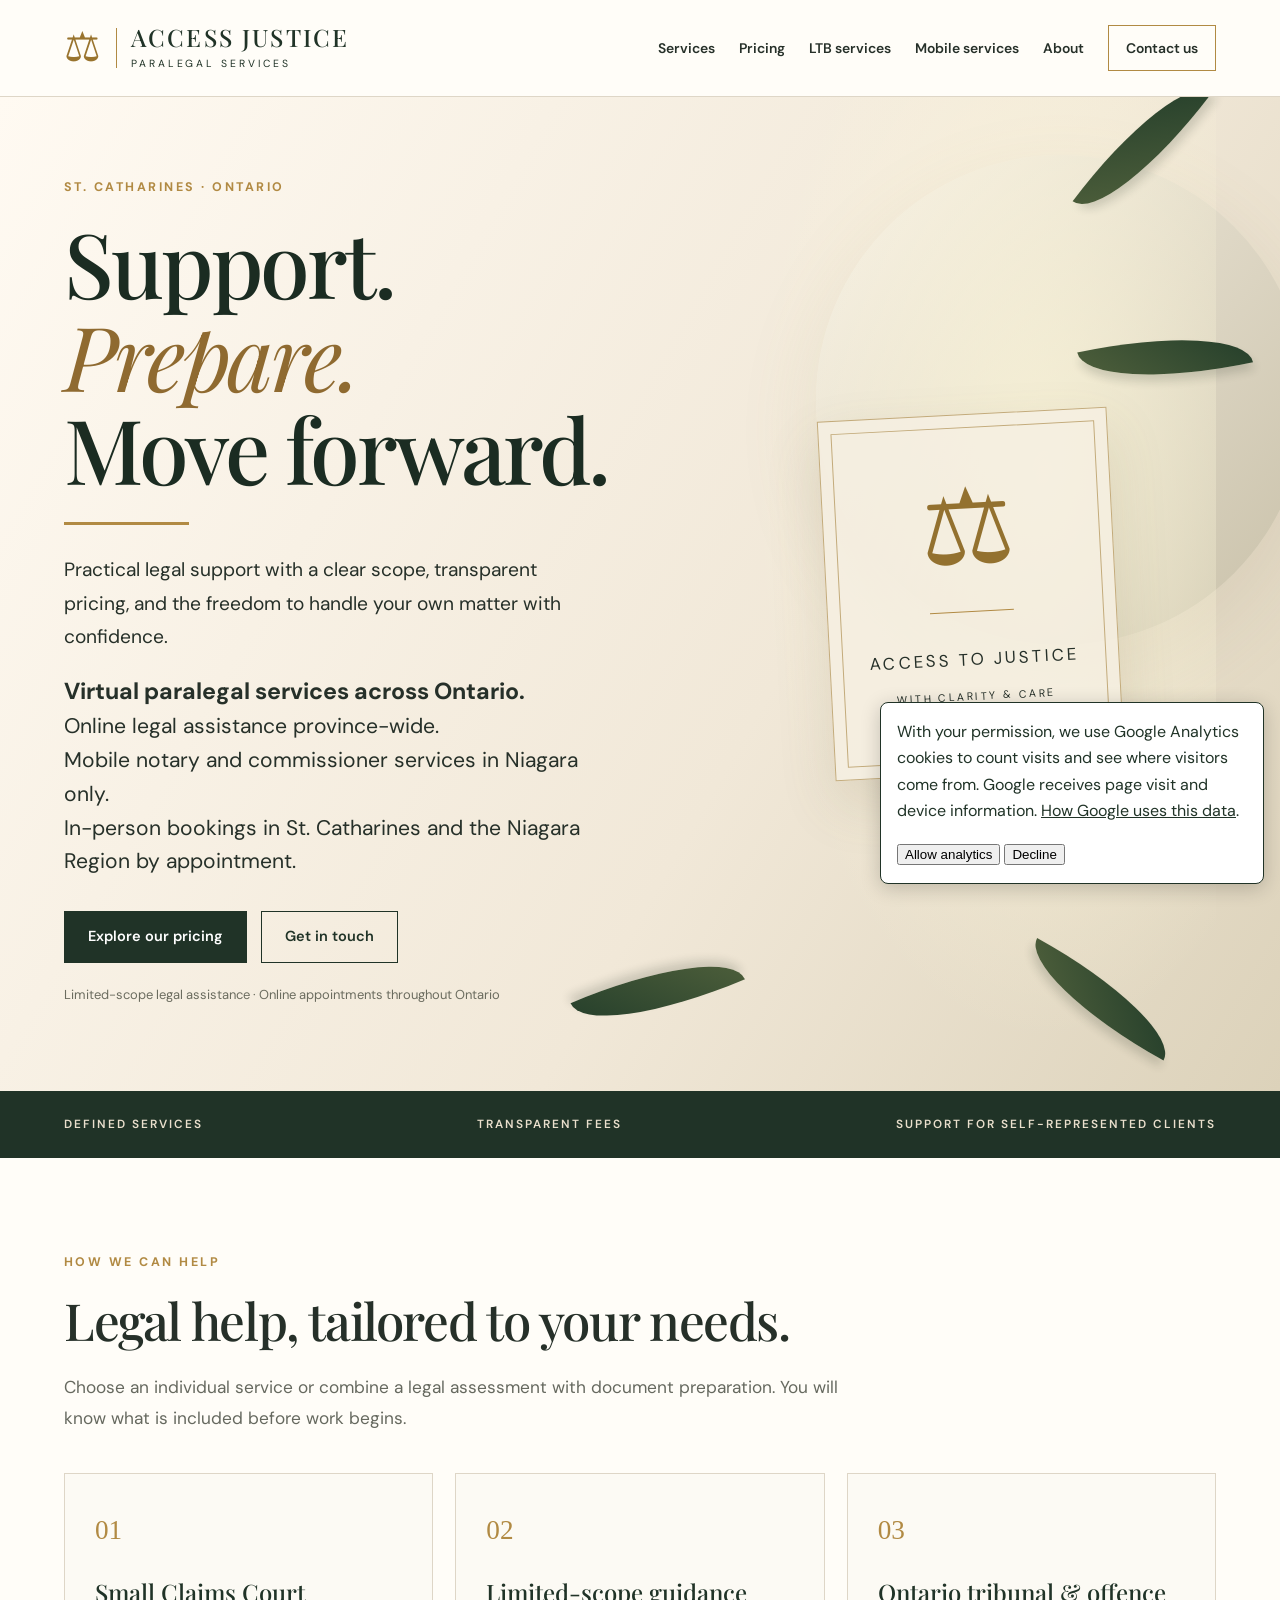
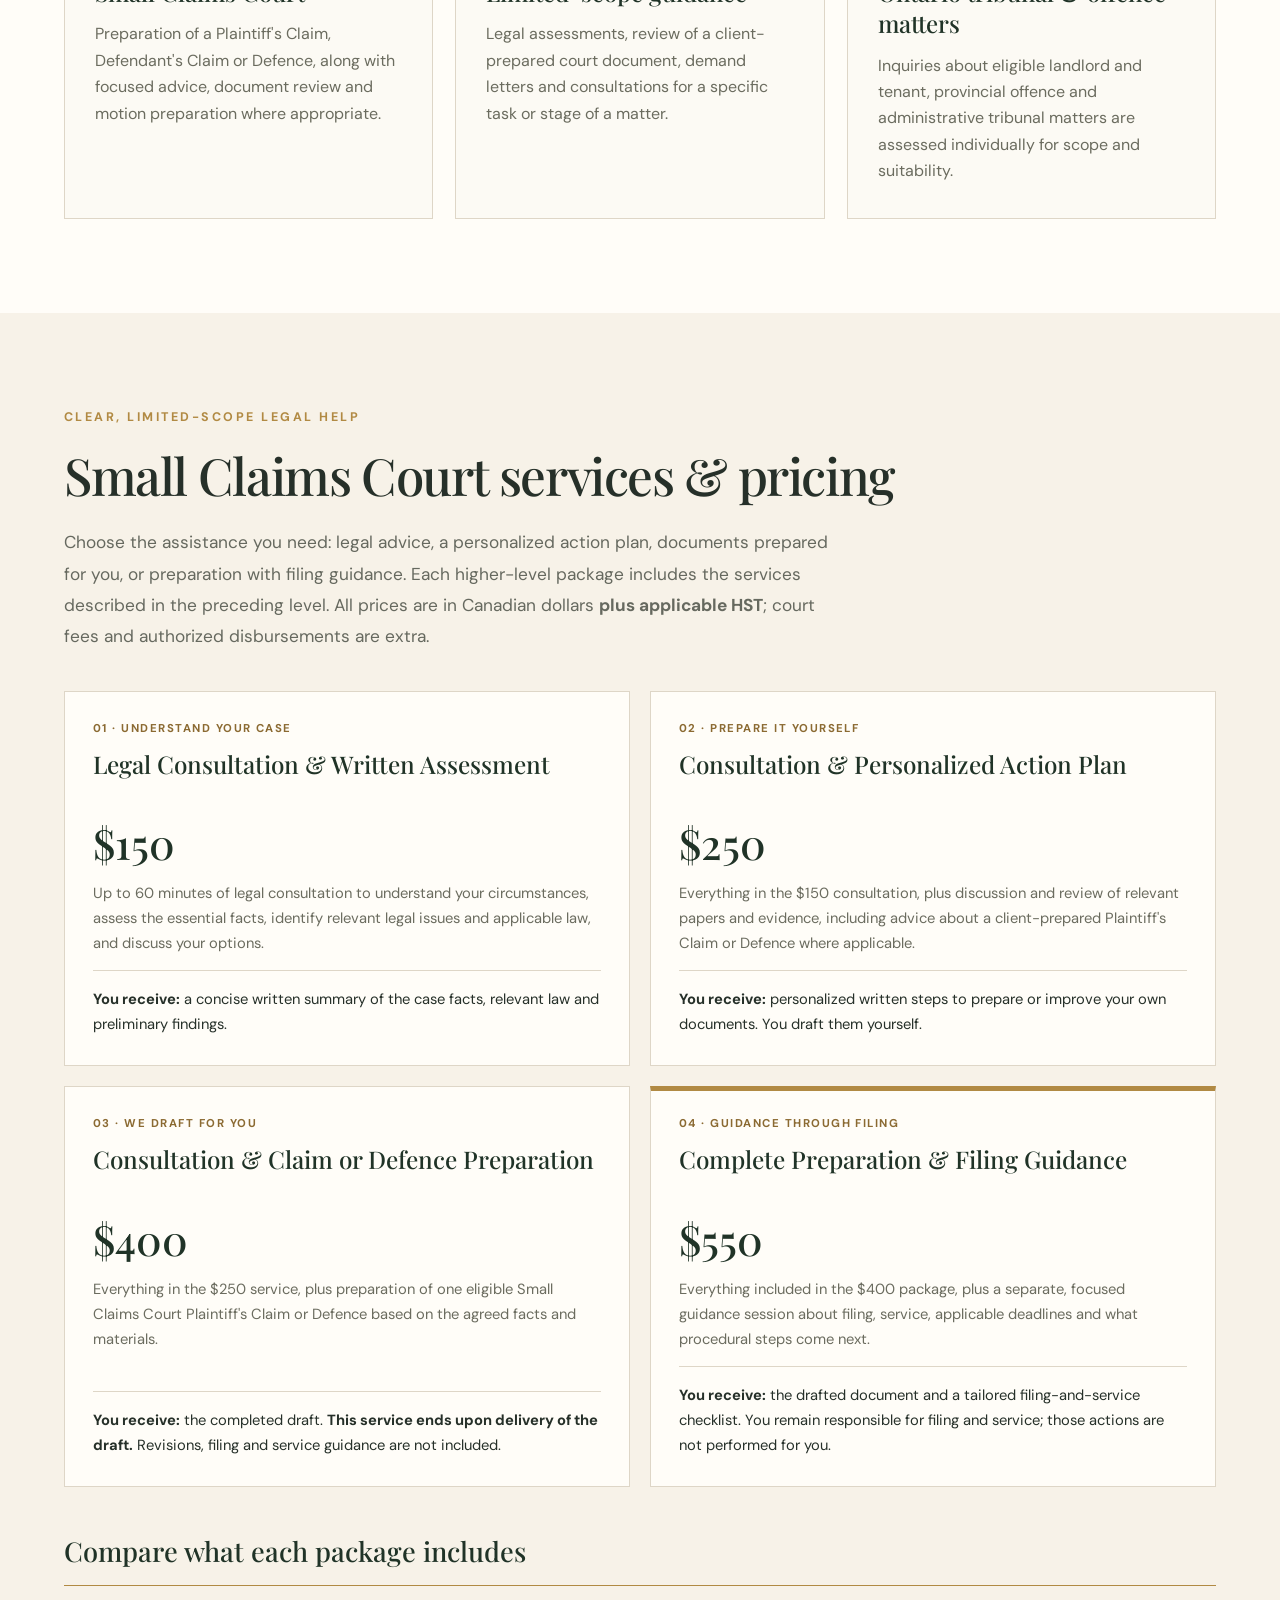
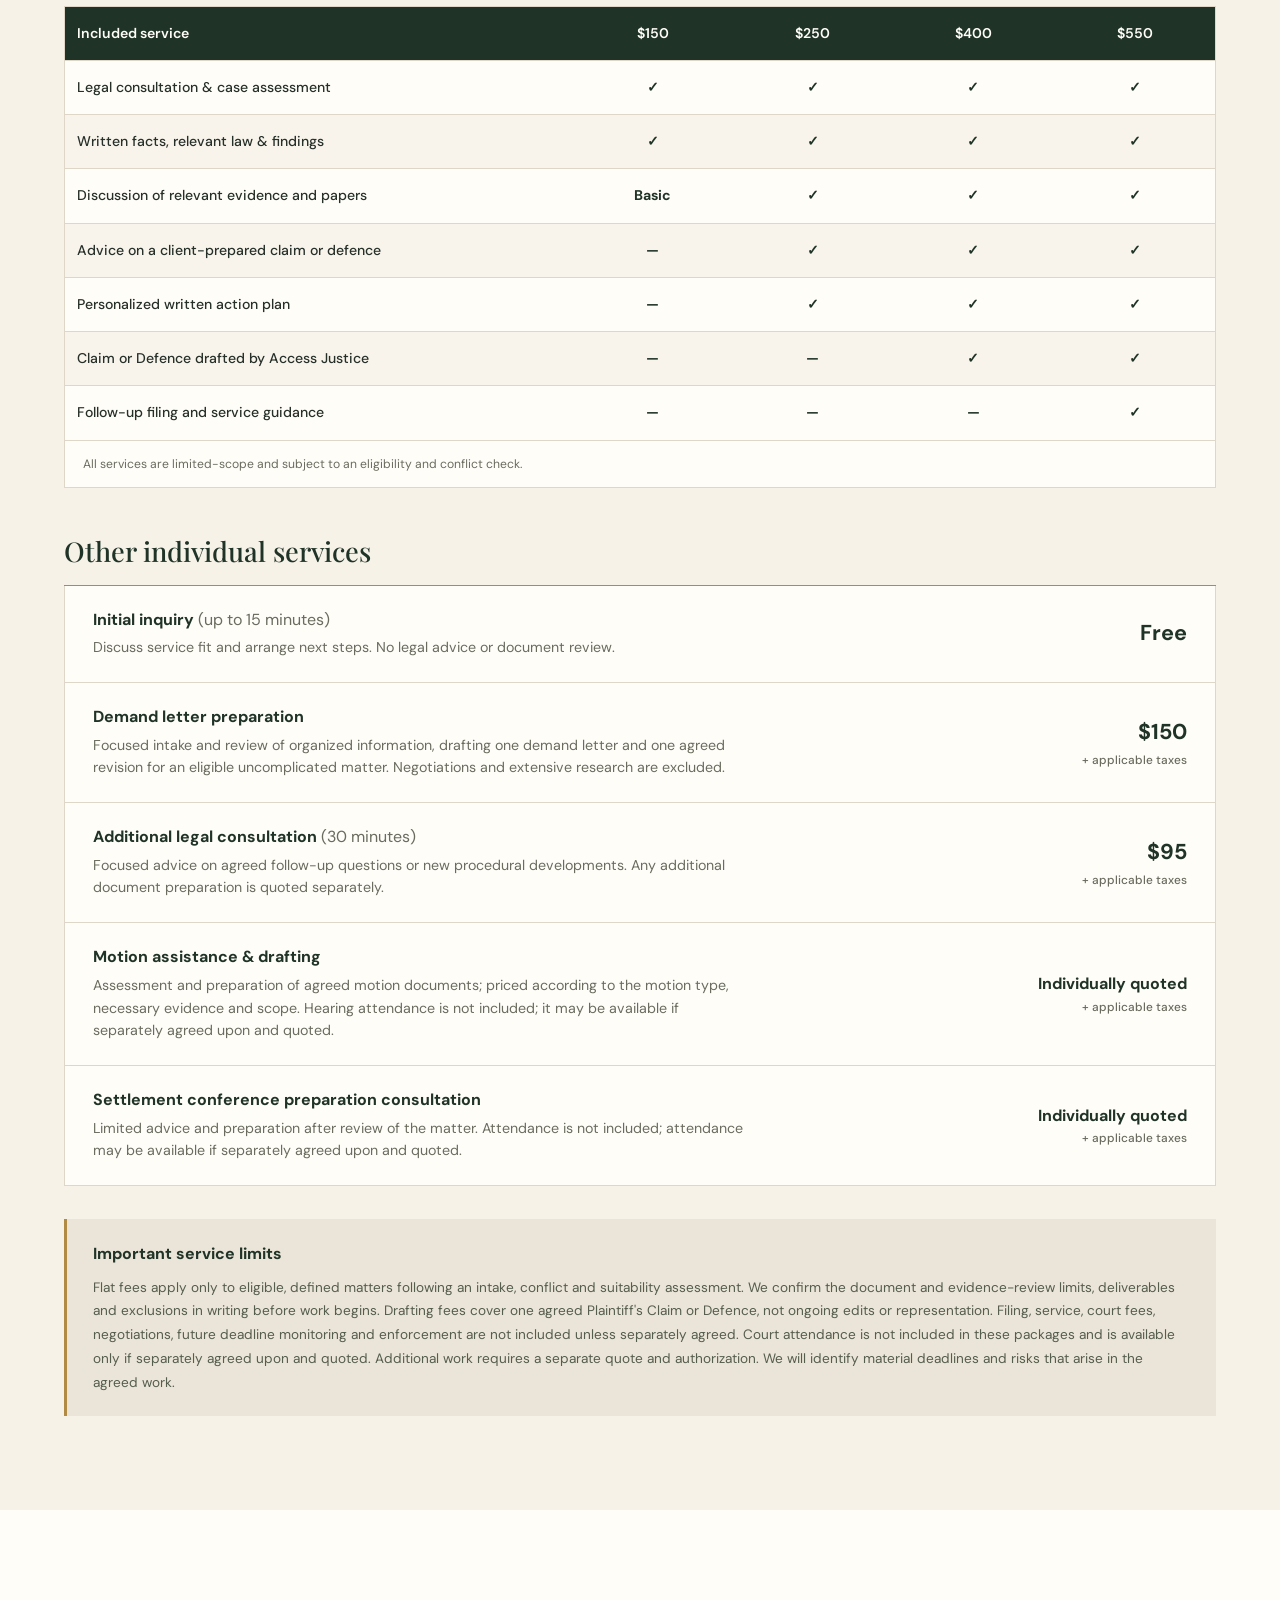
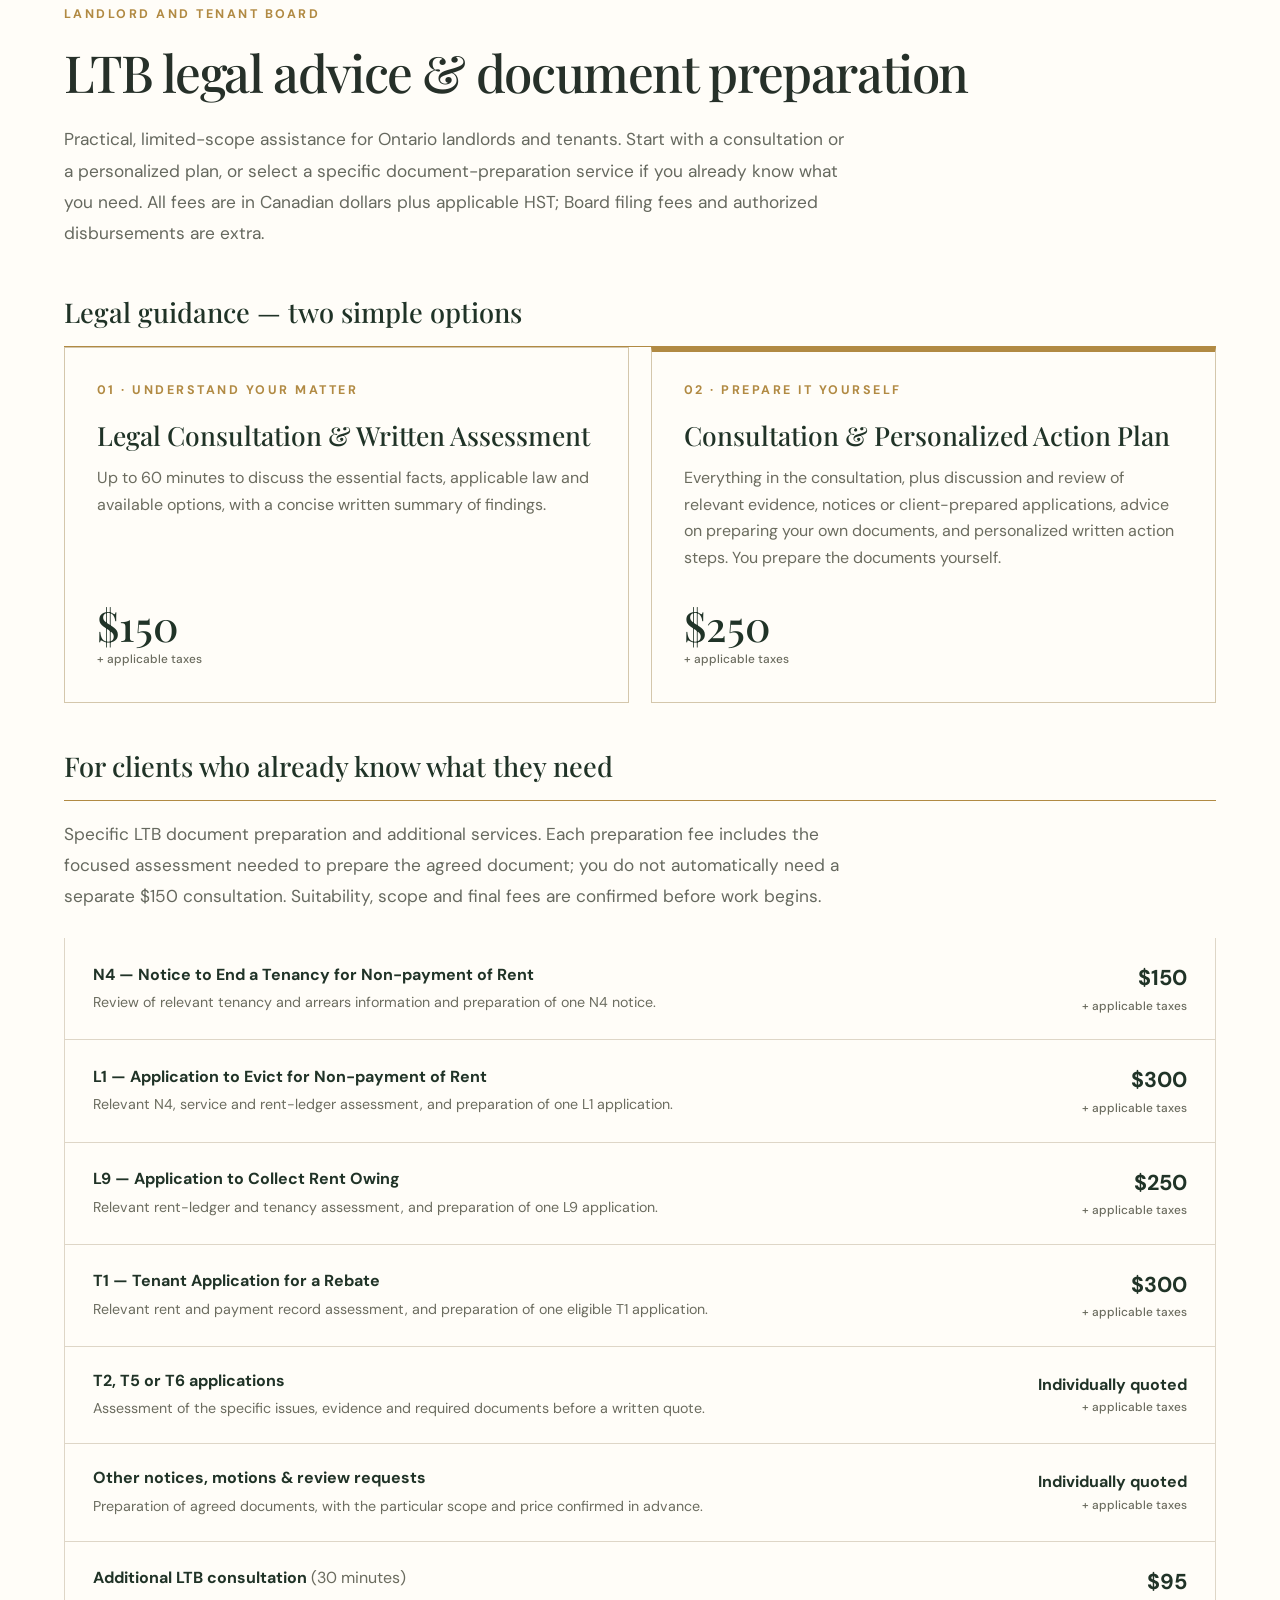
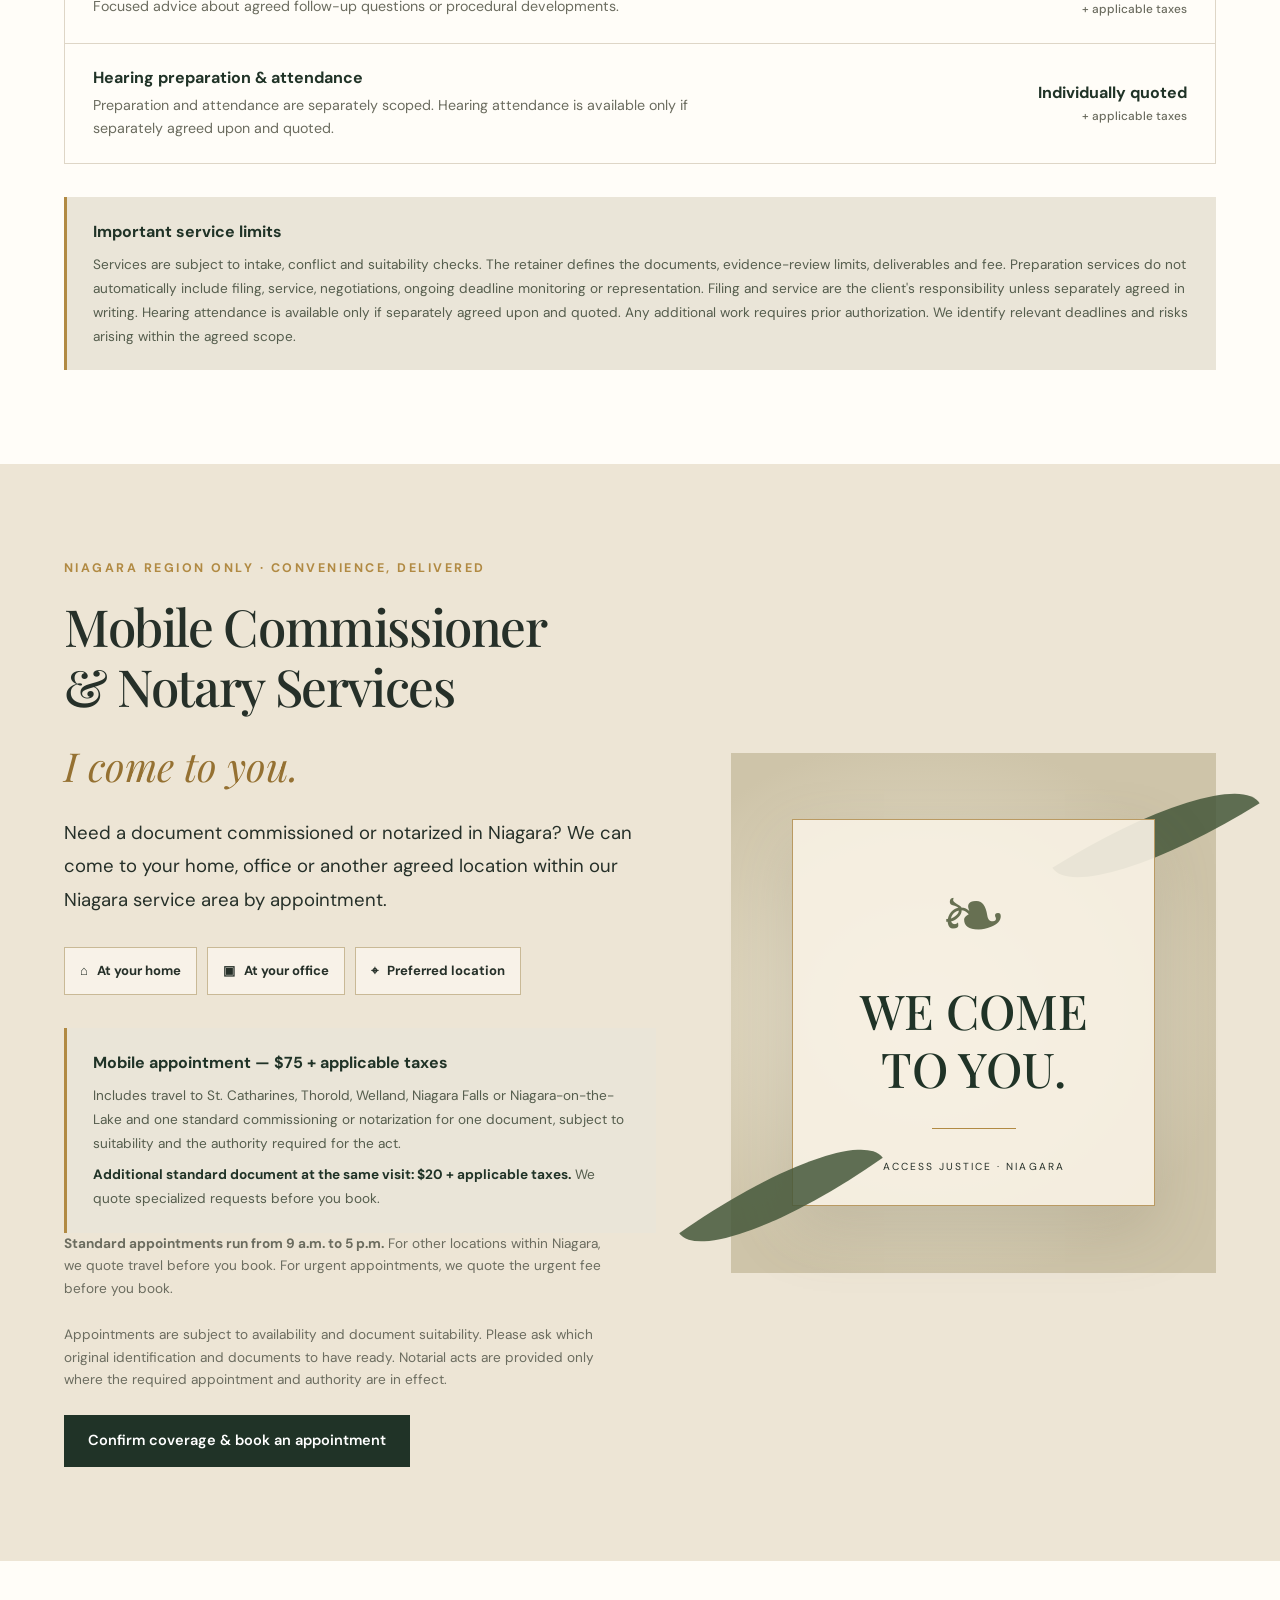
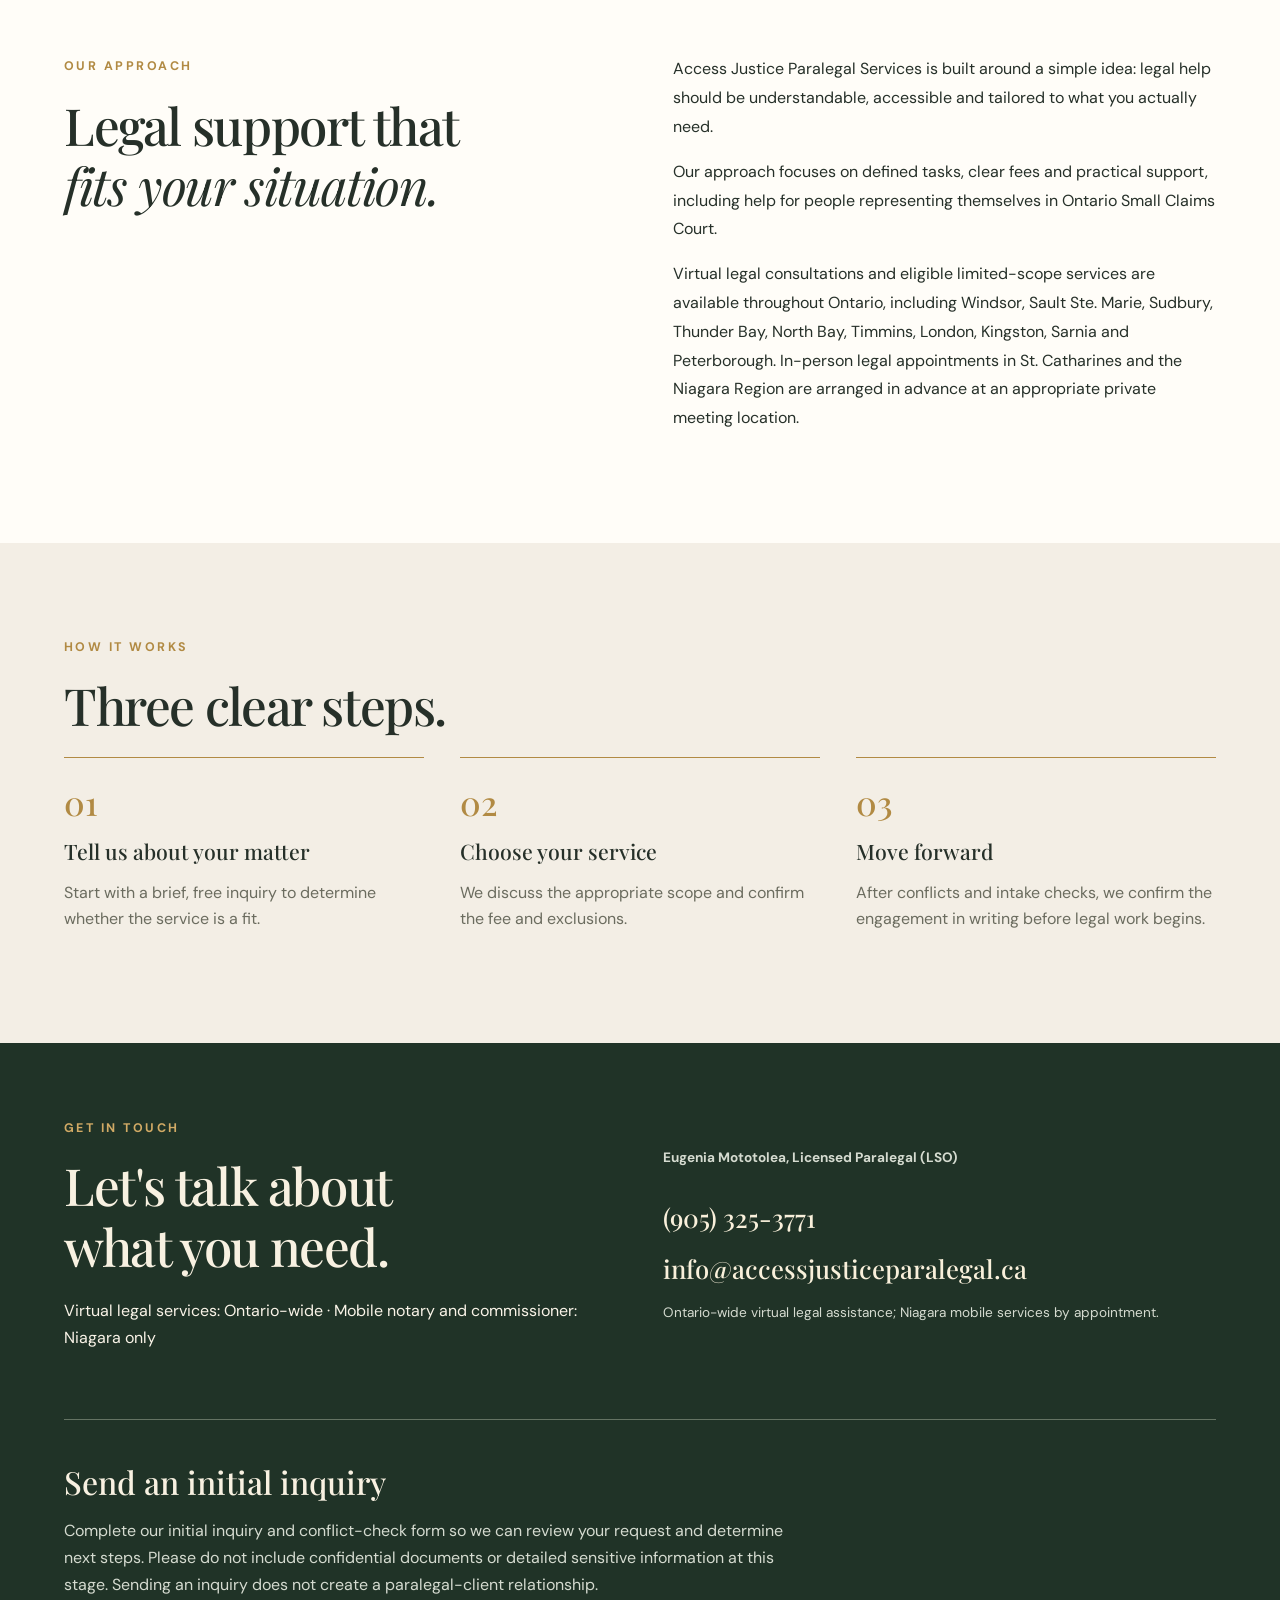
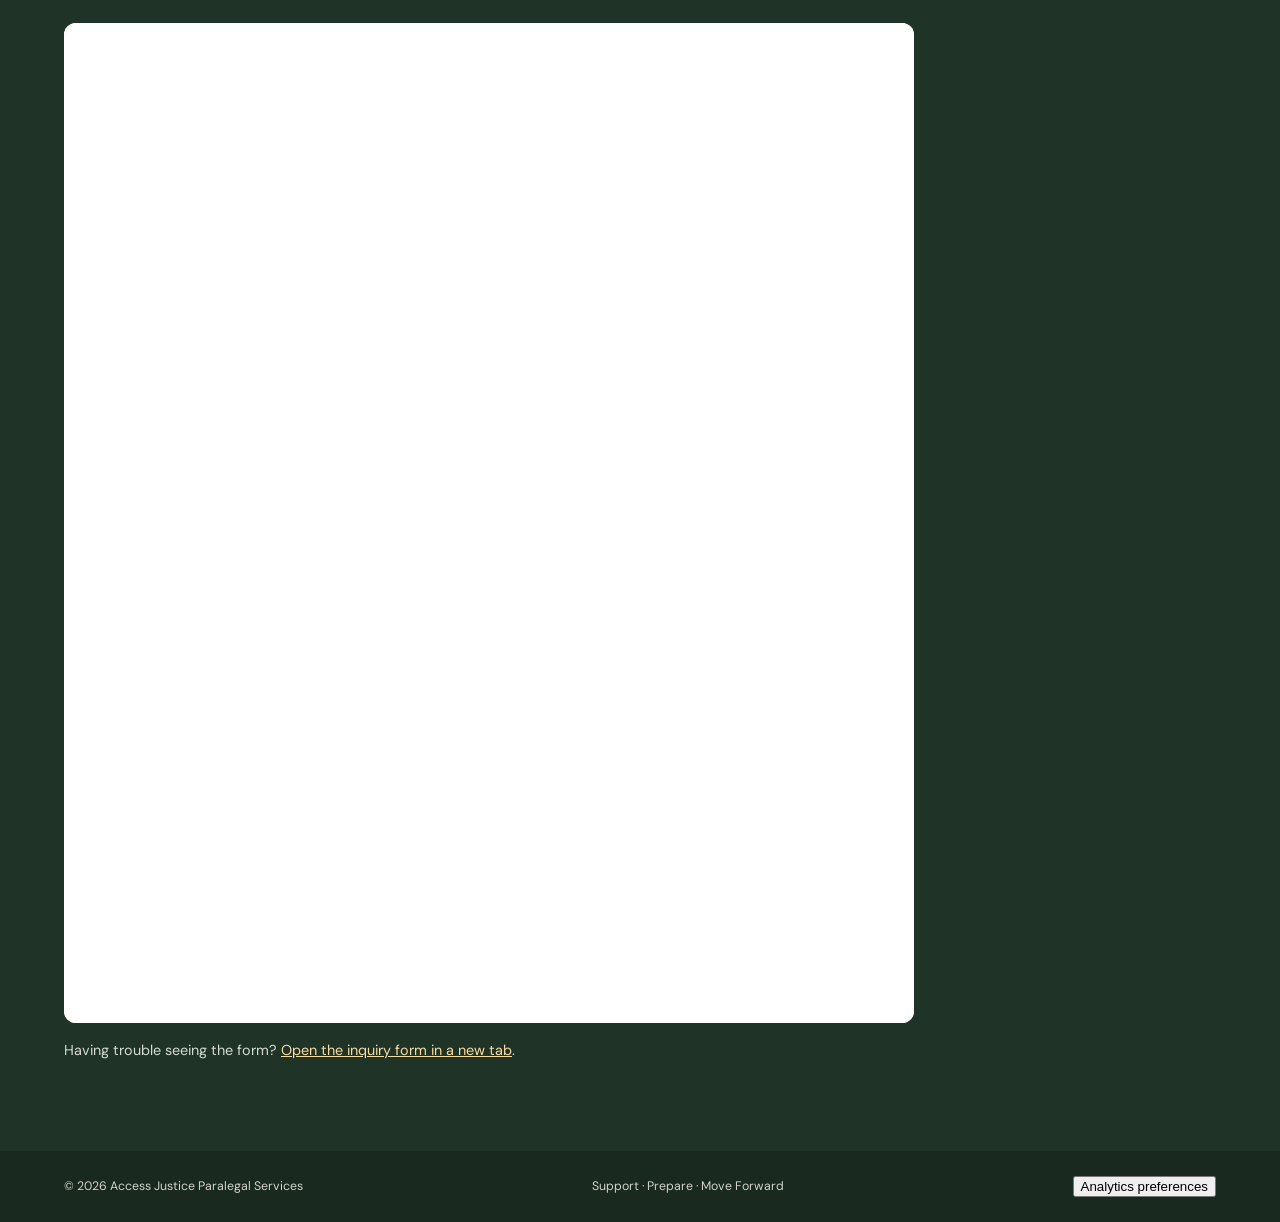
==== commit 41daaded: "Emphasize virtual services and clarify Niagara in-person bookings" ====
--- a/index.html
+++ b/index.html
@@ -46,7 +46,7 @@
 </div></header>
 <main id="main">
 <section class="hero"><div class="wrap hero-grid">
-<div class="hero-copy"><p class="eyebrow">ST. CATHARINES · ONTARIO</p><h1>Support.<br><em>Prepare.</em><br>Move forward.</h1><div class="gold-rule"></div><p class="hero-lead">Practical legal support with a clear scope, transparent pricing, and the freedom to handle your own matter with confidence.</p><p class="hero-lead"><strong>Virtual paralegal services across Ontario.</strong><br>Online legal assistance province-wide. Mobile notary and commissioner services in Niagara only.</p><div class="hero-actions"><a class="button" href="#fees">Explore our pricing</a><a class="button button-outline" href="#contact">Get in touch</a></div><p class="hero-note">Limited-scope legal assistance · Online appointments throughout Ontario</p></div>
+<div class="hero-copy"><p class="eyebrow">ST. CATHARINES · ONTARIO</p><h1>Support.<br><em>Prepare.</em><br>Move forward.</h1><div class="gold-rule"></div><p class="hero-lead">Practical legal support with a clear scope, transparent pricing, and the freedom to handle your own matter with confidence.</p><p class="hero-lead" style="font-size:1.32rem;line-height:1.6;"><strong style="font-size:1.45rem;">Virtual paralegal services across Ontario.</strong><br>Online legal assistance province-wide.<br>Mobile notary and commissioner services in Niagara only.<br>In-person bookings in St. Catharines and the Niagara Region by appointment.</p><div class="hero-actions"><a class="button" href="#fees">Explore our pricing</a><a class="button button-outline" href="#contact">Get in touch</a></div><p class="hero-note">Limited-scope legal assistance · Online appointments throughout Ontario</p></div>
 <div class="hero-art" aria-hidden="true"><div class="sun-glow"></div><div class="leaf leaf-one"></div><div class="leaf leaf-two"></div><div class="leaf leaf-three"></div><div class="leaf leaf-four"></div><div class="hero-art-inner"><div class="hero-art-scale">⚖</div><div class="fine-line"></div><div class="art-caption">ACCESS TO JUSTICE<br><span>WITH CLARITY & CARE</span></div></div></div>
 </div></section>
 <section class="trust-line"><div class="wrap trust-grid"><span>DEFINED SERVICES</span><span>TRANSPARENT FEES</span><span>SUPPORT FOR SELF-REPRESENTED CLIENTS</span></div></section>
@@ -108,7 +108,7 @@
 <div class="pricing-note"><strong>Important service limits</strong><p>Services are subject to intake, conflict and suitability checks. The retainer defines the documents, evidence-review limits, deliverables and fee. Preparation services do not automatically include filing, service, negotiations, ongoing deadline monitoring or representation. Filing and service are the client's responsibility unless separately agreed in writing. Hearing attendance is available only if separately agreed upon and quoted. Any additional work requires prior authorization. We identify relevant deadlines and risks arising within the agreed scope.</p></div>
 </div></section>
 <section class="section mobile-section" id="mobile"><div class="wrap mobile-grid"><div><p class="eyebrow">NIAGARA REGION ONLY · CONVENIENCE, DELIVERED</p><h2>Mobile Commissioner<br>&amp; Notary Services</h2><p class="script-line">I come to you.</p><p class="mobile-lead">Need a document commissioned or notarized in Niagara? We can come to your home, office or another agreed location within our Niagara service area by appointment.</p><div class="mobile-features"><span>⌂ &nbsp; At your home</span><span>▣ &nbsp; At your office</span><span>⌖ &nbsp; Preferred location</span></div><div class="pricing-note"><strong>Mobile appointment — $75 + applicable taxes</strong><p>Includes travel to St. Catharines, Thorold, Welland, Niagara Falls or Niagara-on-the-Lake and one standard commissioning or notarization for one document, subject to suitability and the authority required for the act.</p><p><strong>Additional standard document at the same visit: $20 + applicable taxes.</strong> We quote specialized requests before you book.</p></div><p class="fine-mobile"><strong>Standard appointments run from 9 a.m. to 5 p.m.</strong> For other locations within Niagara, we quote travel before you book. For urgent appointments, we quote the urgent fee before you book.</p><p class="fine-mobile">Appointments are subject to availability and document suitability. Please ask which original identification and documents to have ready. Notarial acts are provided only where the required appointment and authority are in effect.</p><a href="#contact" class="button">Confirm coverage &amp; book an appointment</a></div><div class="mobile-illustration" aria-hidden="true"><div class="illustration-frame"><span class="plant-symbol">❧</span><span class="illustration-title">WE COME<br>TO YOU.</span><span class="illustration-rule"></span><span class="illustration-foot">ACCESS JUSTICE · NIAGARA</span></div></div></div></section>
-<section class="section" id="about"><div class="wrap about-grid"><div><p class="eyebrow">OUR APPROACH</p><h2>Legal support that<br><em>fits your situation.</em></h2></div><div><p>Access Justice Paralegal Services is built around a simple idea: legal help should be understandable, accessible and tailored to what you actually need.</p><p>Our approach focuses on defined tasks, clear fees and practical support, including help for people representing themselves in Ontario Small Claims Court.</p><p>Virtual legal consultations and eligible limited-scope services are available throughout Ontario, including Windsor, Sault Ste. Marie, Sudbury, Thunder Bay, North Bay, Timmins, London, Kingston, Sarnia and Peterborough. In-person appointments in St. Catharines are arranged in advance at an appropriate private meeting location.</p></div></div></section>
+<section class="section" id="about"><div class="wrap about-grid"><div><p class="eyebrow">OUR APPROACH</p><h2>Legal support that<br><em>fits your situation.</em></h2></div><div><p>Access Justice Paralegal Services is built around a simple idea: legal help should be understandable, accessible and tailored to what you actually need.</p><p>Our approach focuses on defined tasks, clear fees and practical support, including help for people representing themselves in Ontario Small Claims Court.</p><p>Virtual legal consultations and eligible limited-scope services are available throughout Ontario, including Windsor, Sault Ste. Marie, Sudbury, Thunder Bay, North Bay, Timmins, London, Kingston, Sarnia and Peterborough. In-person legal appointments in St. Catharines and the Niagara Region are arranged in advance at an appropriate private meeting location.</p></div></div></section>
 <section class="section steps-section"><div class="wrap"><p class="eyebrow">HOW IT WORKS</p><h2>Three clear steps.</h2><div class="steps"><article><span>01</span><h3>Tell us about your matter</h3><p>Start with a brief, free inquiry to determine whether the service is a fit.</p></article><article><span>02</span><h3>Choose your service</h3><p>We discuss the appropriate scope and confirm the fee and exclusions.</p></article><article><span>03</span><h3>Move forward</h3><p>After conflicts and intake checks, we confirm the engagement in writing before legal work begins.</p></article></div></div></section>
 <section class="contact-section" id="contact"><div class="wrap contact-grid"><div><p class="eyebrow">GET IN TOUCH</p><h2>Let's talk about<br>what you need.</h2><p>Virtual legal services: Ontario-wide · Mobile notary and commissioner: Niagara only</p></div><div class="contact-links"><p><strong>Eugenia Mototolea, Licensed Paralegal (LSO)</strong></p><a href="tel:+19053253771">(905) 325-3771</a><a href="mailto:info@accessjusticeparalegal.ca">info@accessjusticeparalegal.ca</a><p>Ontario-wide virtual legal assistance; Niagara mobile services by appointment.</p></div></div><div class="wrap inquiry-section"><h3>Send an initial inquiry</h3><p>Complete our initial inquiry and conflict-check form so we can review your request and determine next steps. Please do not include confidential documents or detailed sensitive information at this stage. Sending an inquiry does not create a paralegal-client relationship.</p><div class="inquiry-form"><iframe src="https://docs.google.com/forms/d/e/1FAIpQLSdY4KEK-SELUNuZ8JzN5_Kwy2pzI6Fr7aSwnadqhgM46NVULQ/viewform?embedded=true" title="Access Justice initial inquiry and conflict-check form" loading="lazy">Loading…</iframe></div><p class="inquiry-alt">Having trouble seeing the form? <a href="https://docs.google.com/forms/d/e/1FAIpQLSdY4KEK-SELUNuZ8JzN5_Kwy2pzI6Fr7aSwnadqhgM46NVULQ/viewform" target="_blank" rel="noopener noreferrer">Open the inquiry form in a new tab</a>.</p></div></section>
 </main>
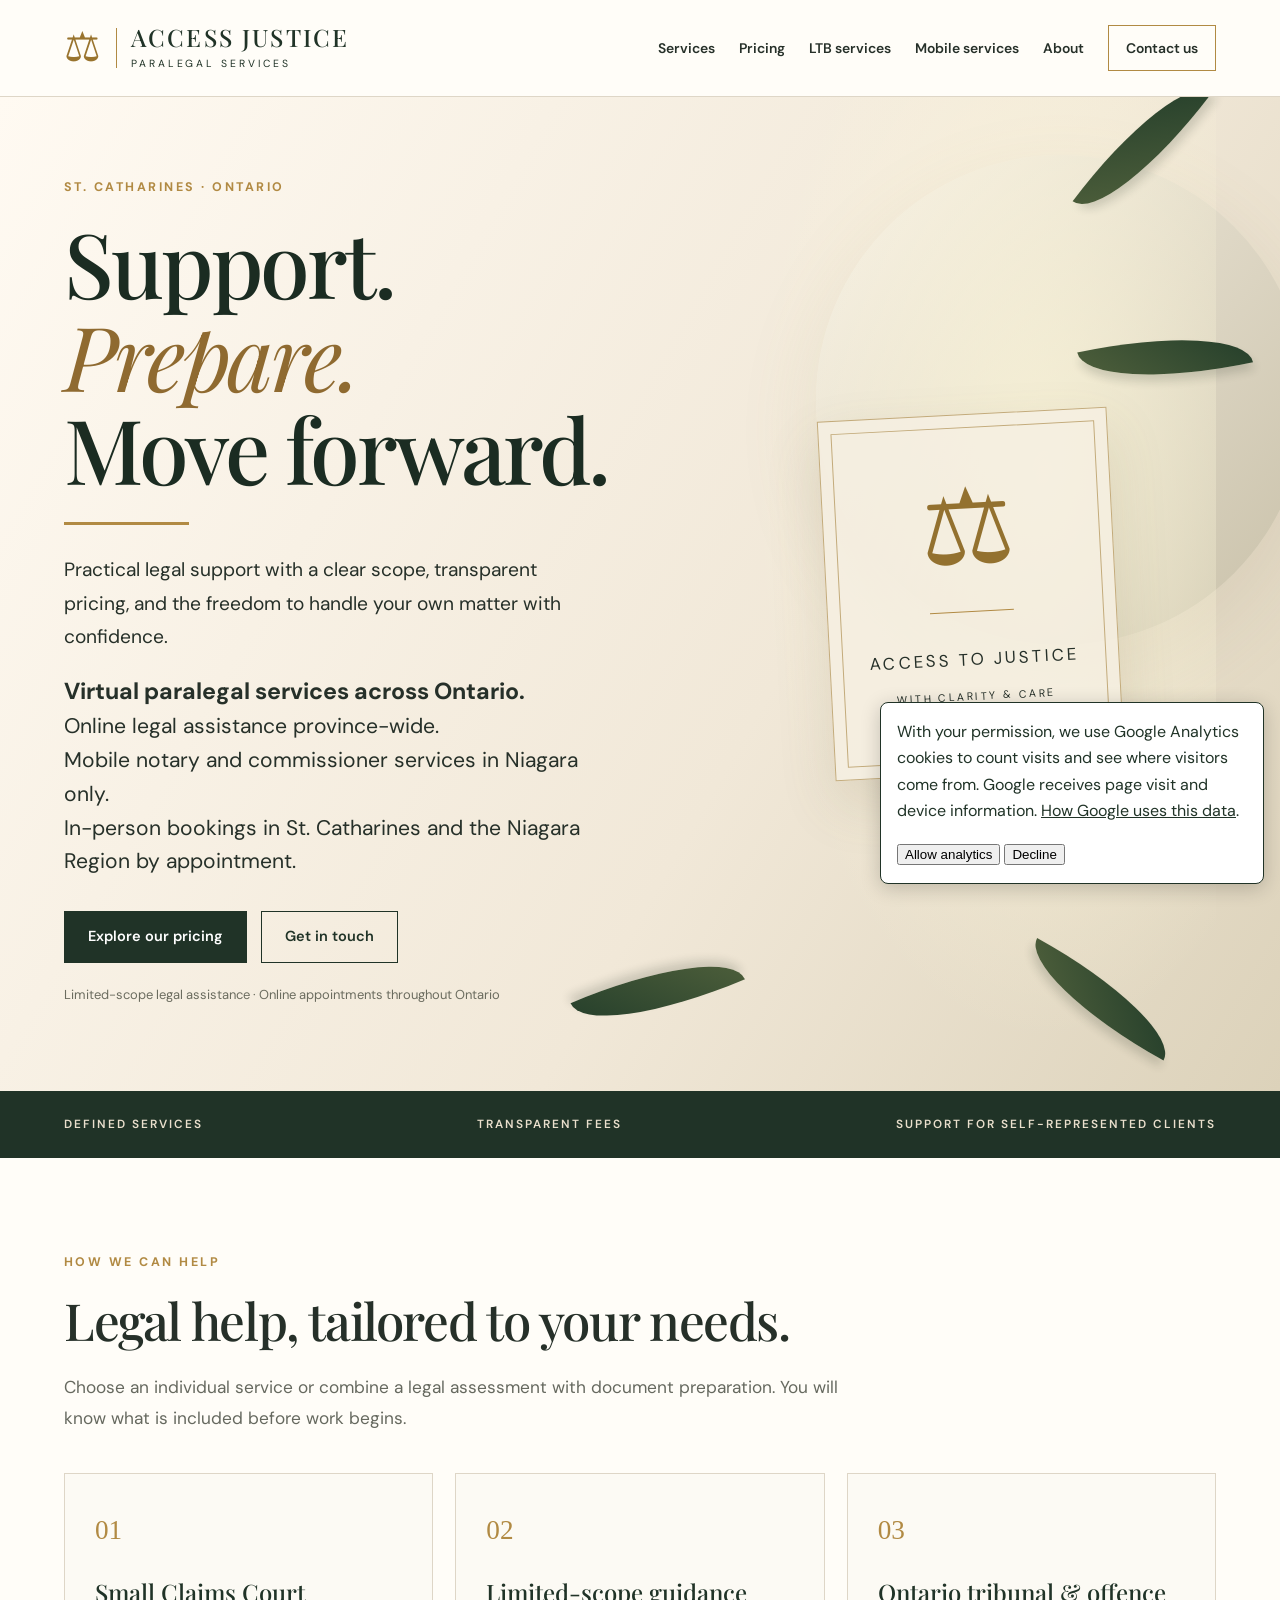
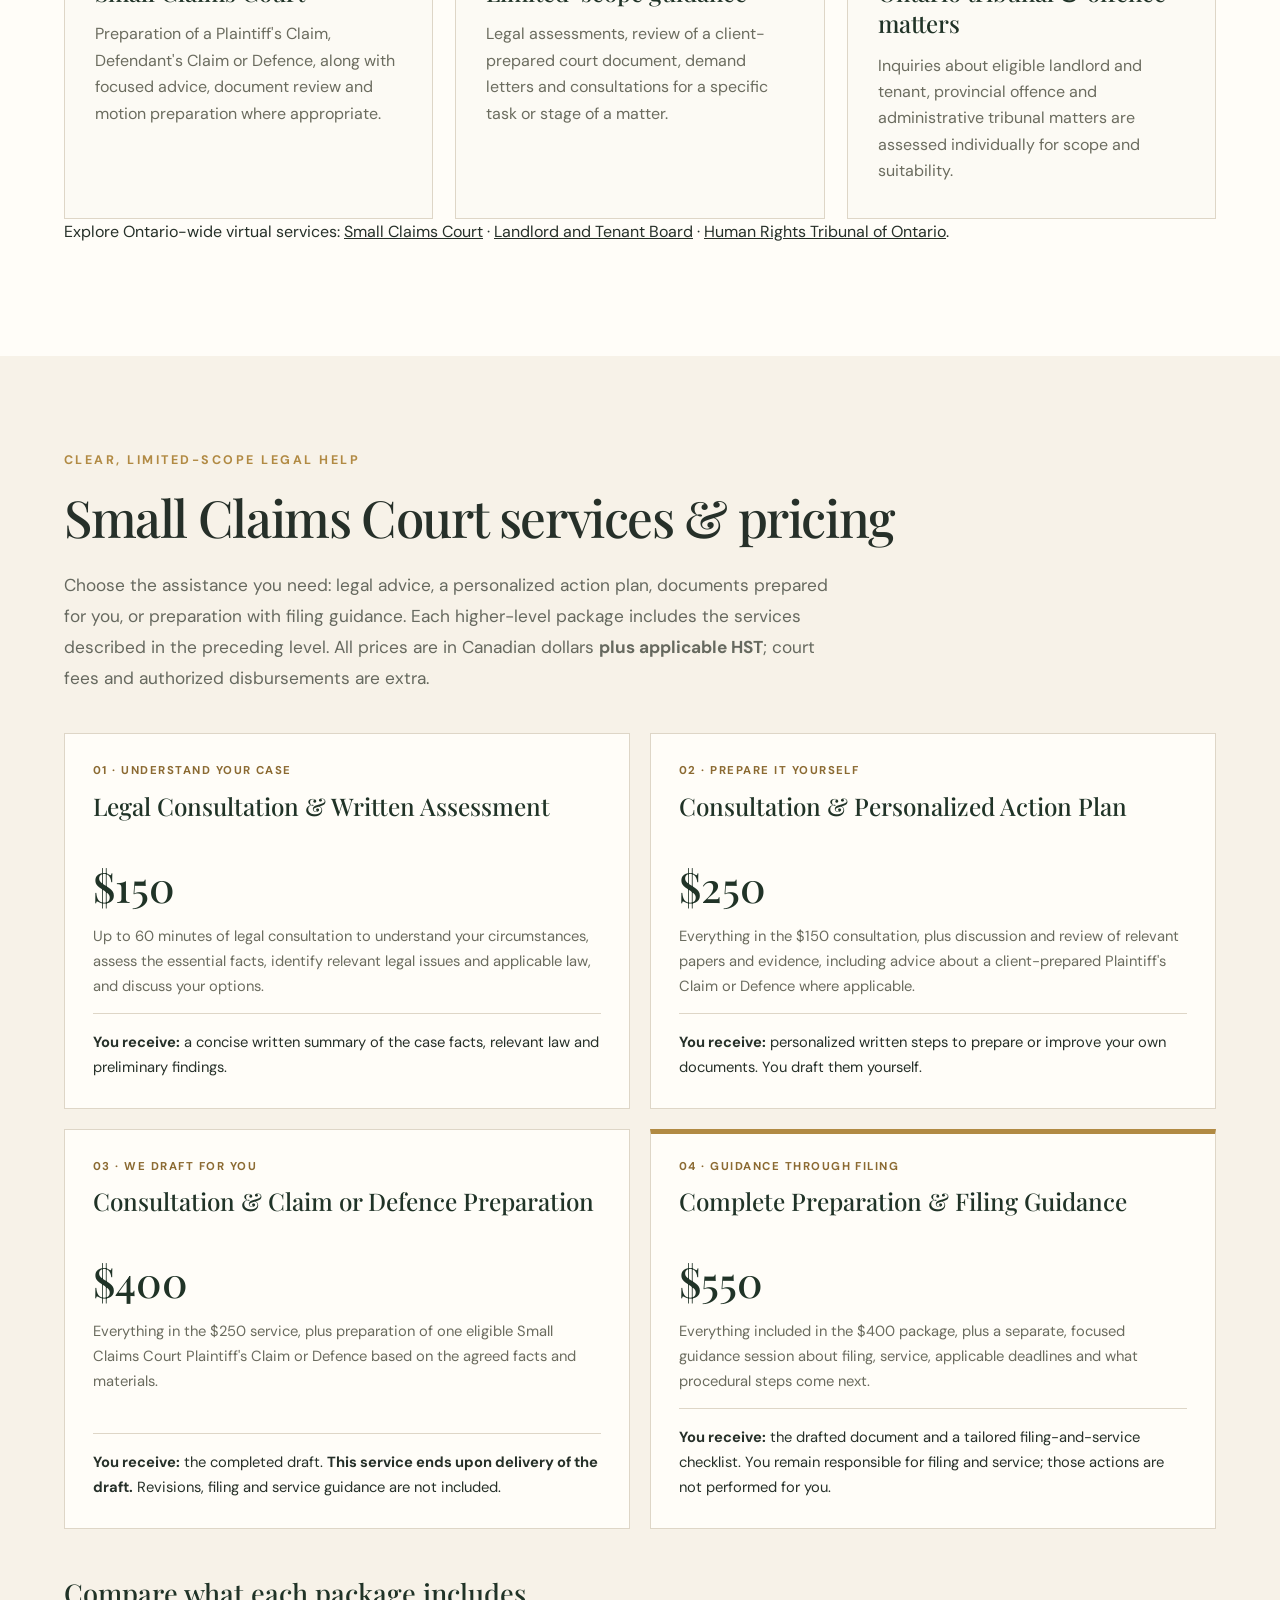
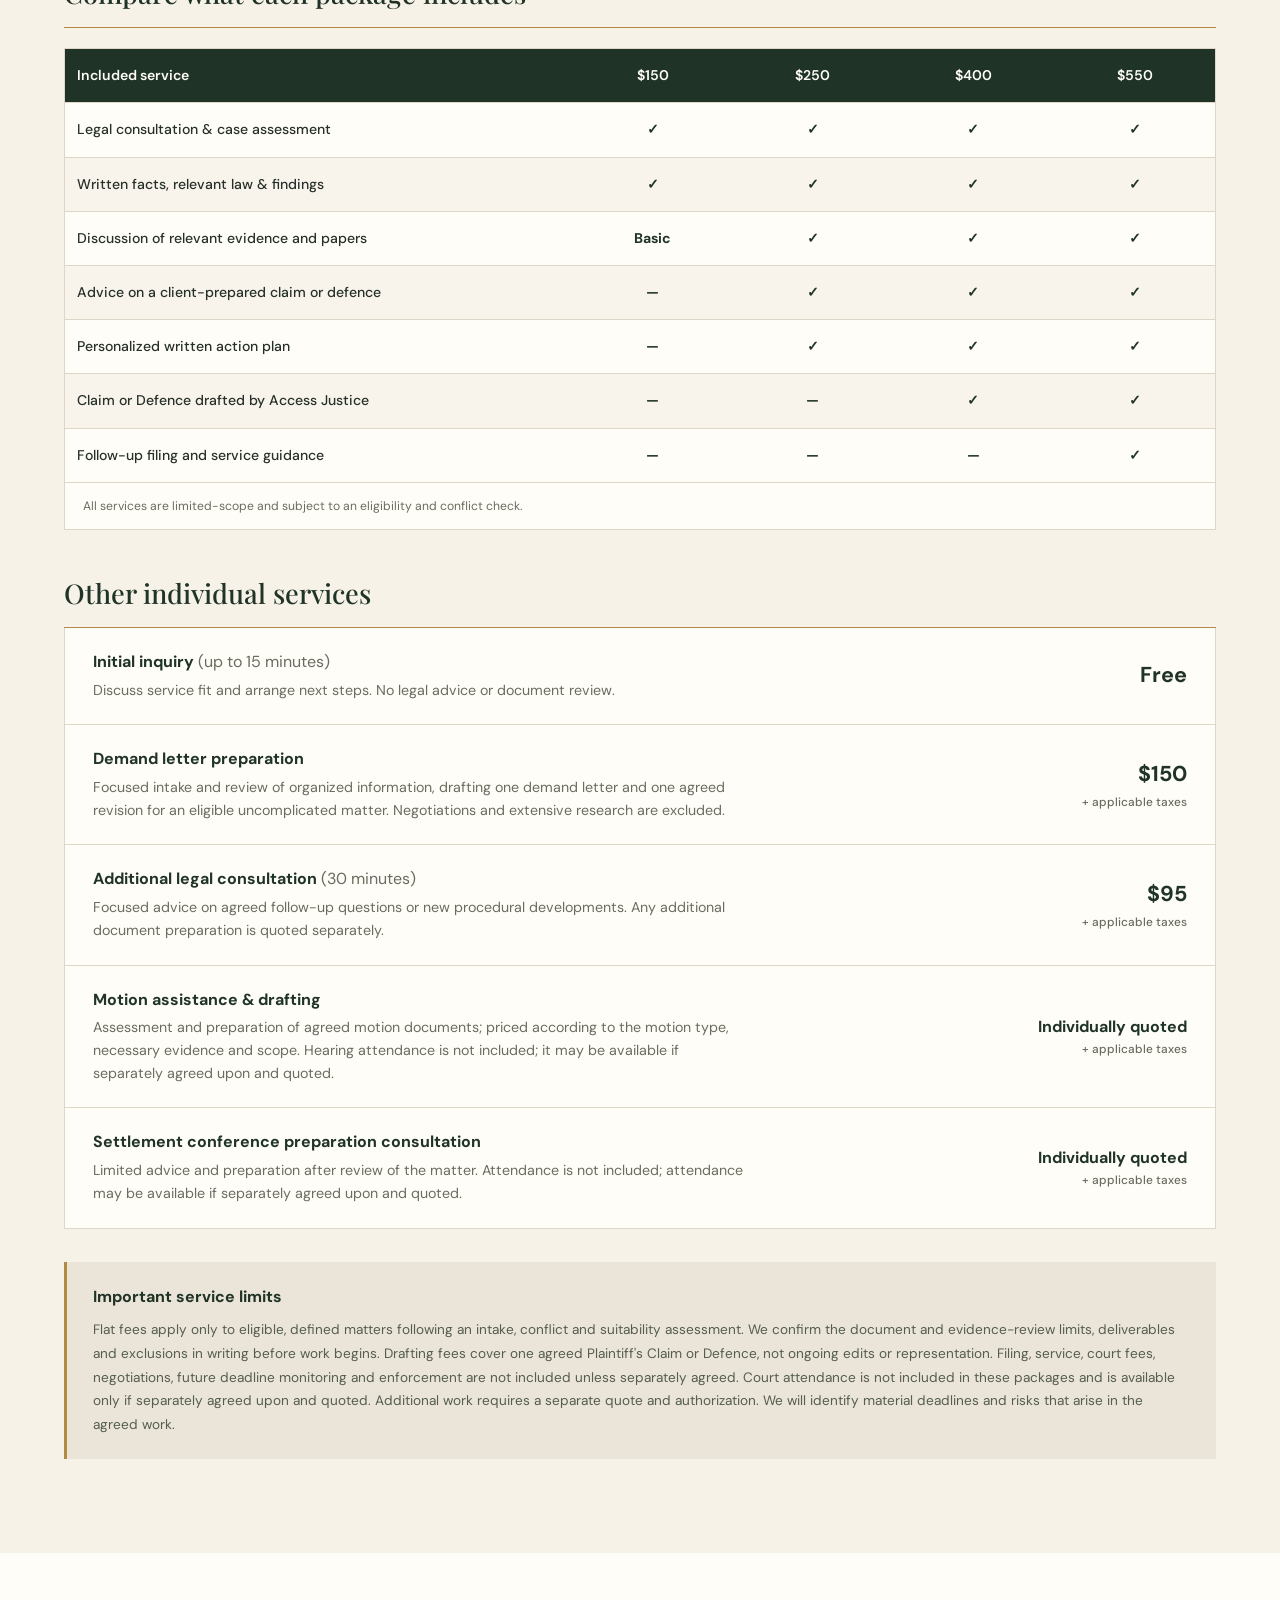
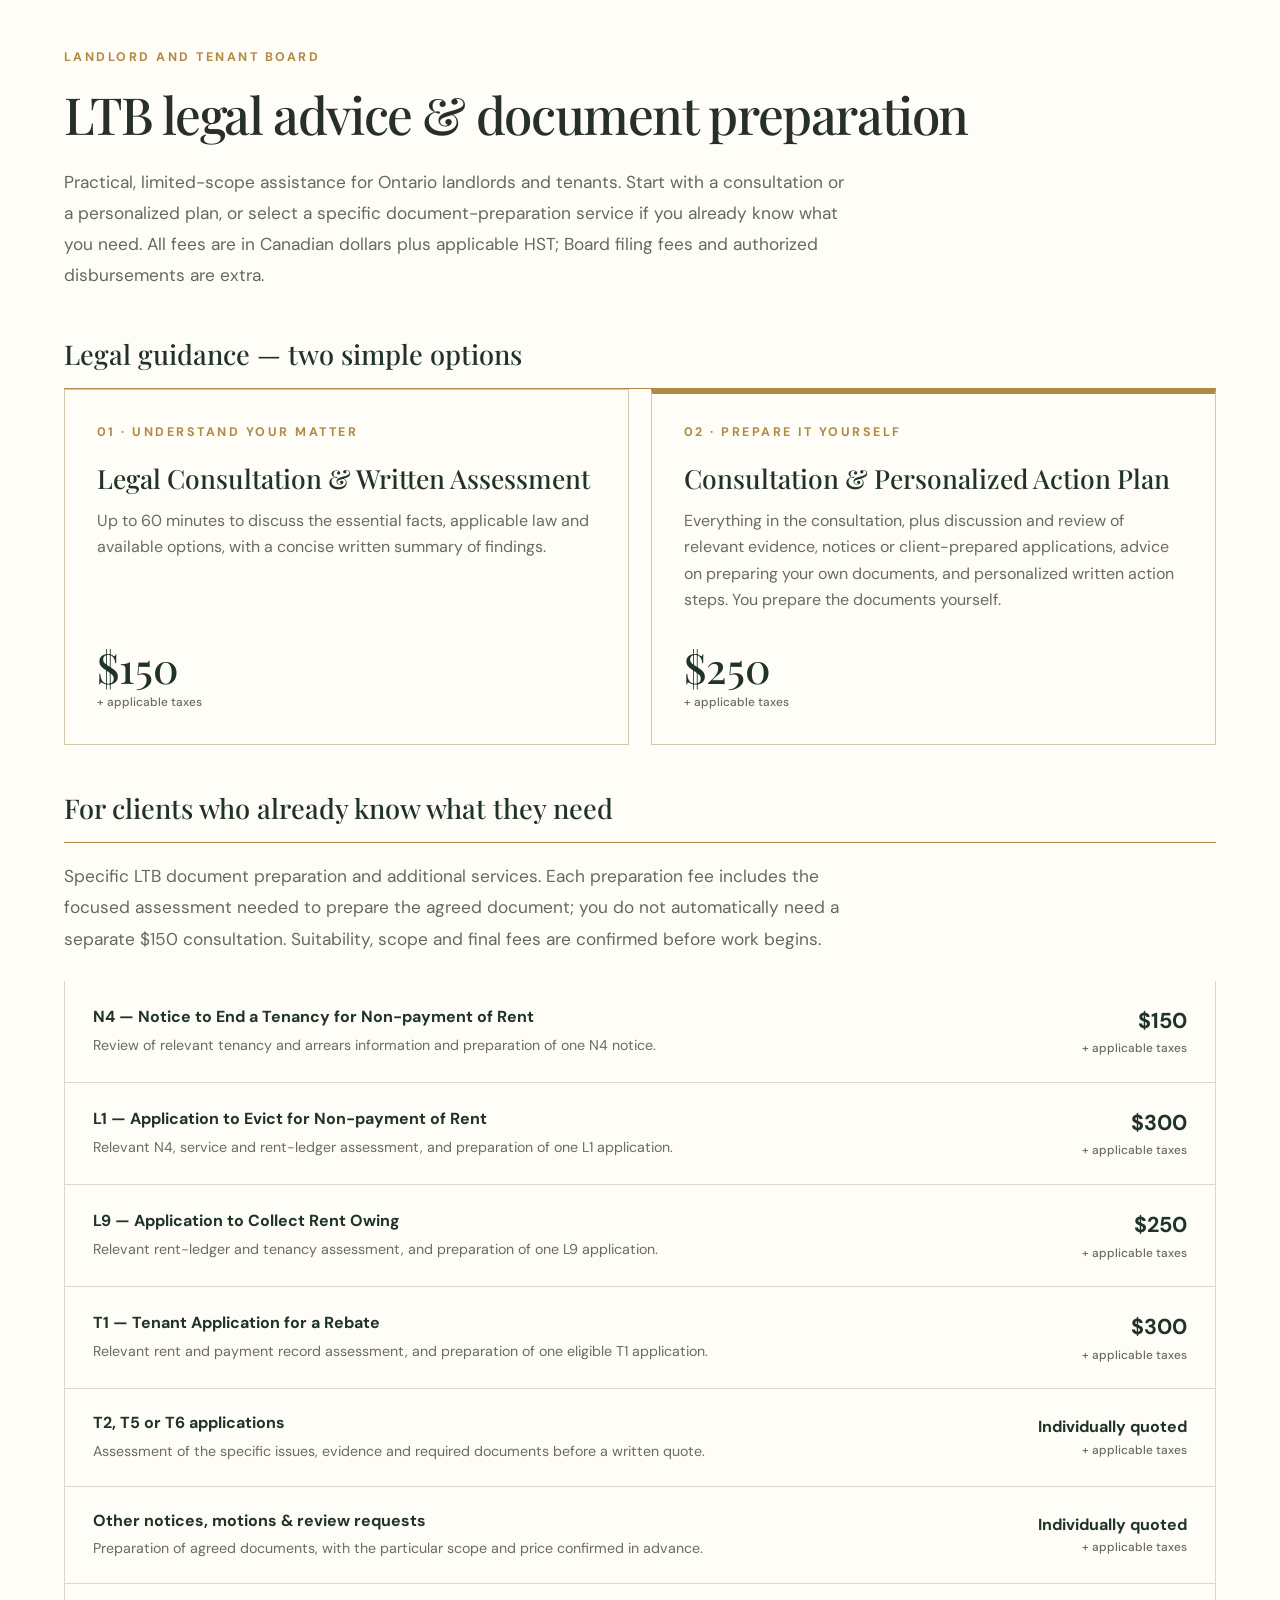
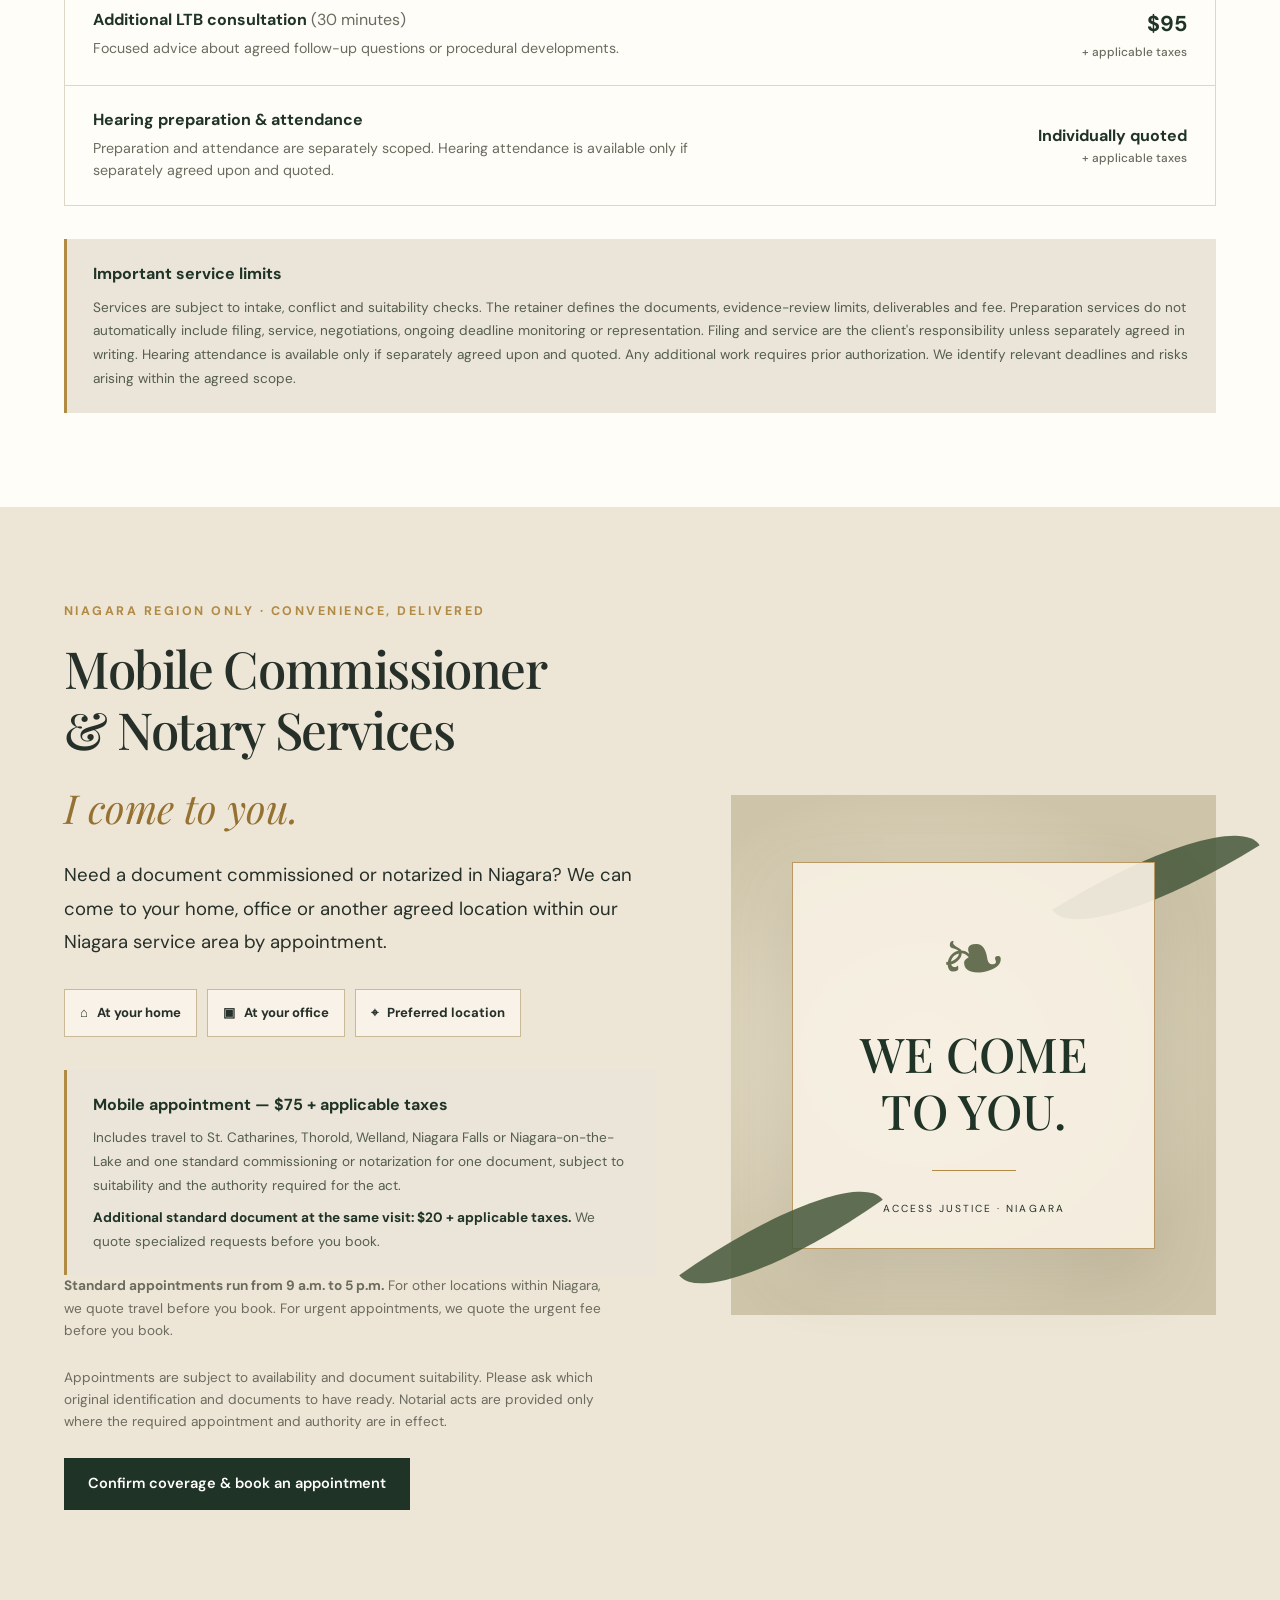
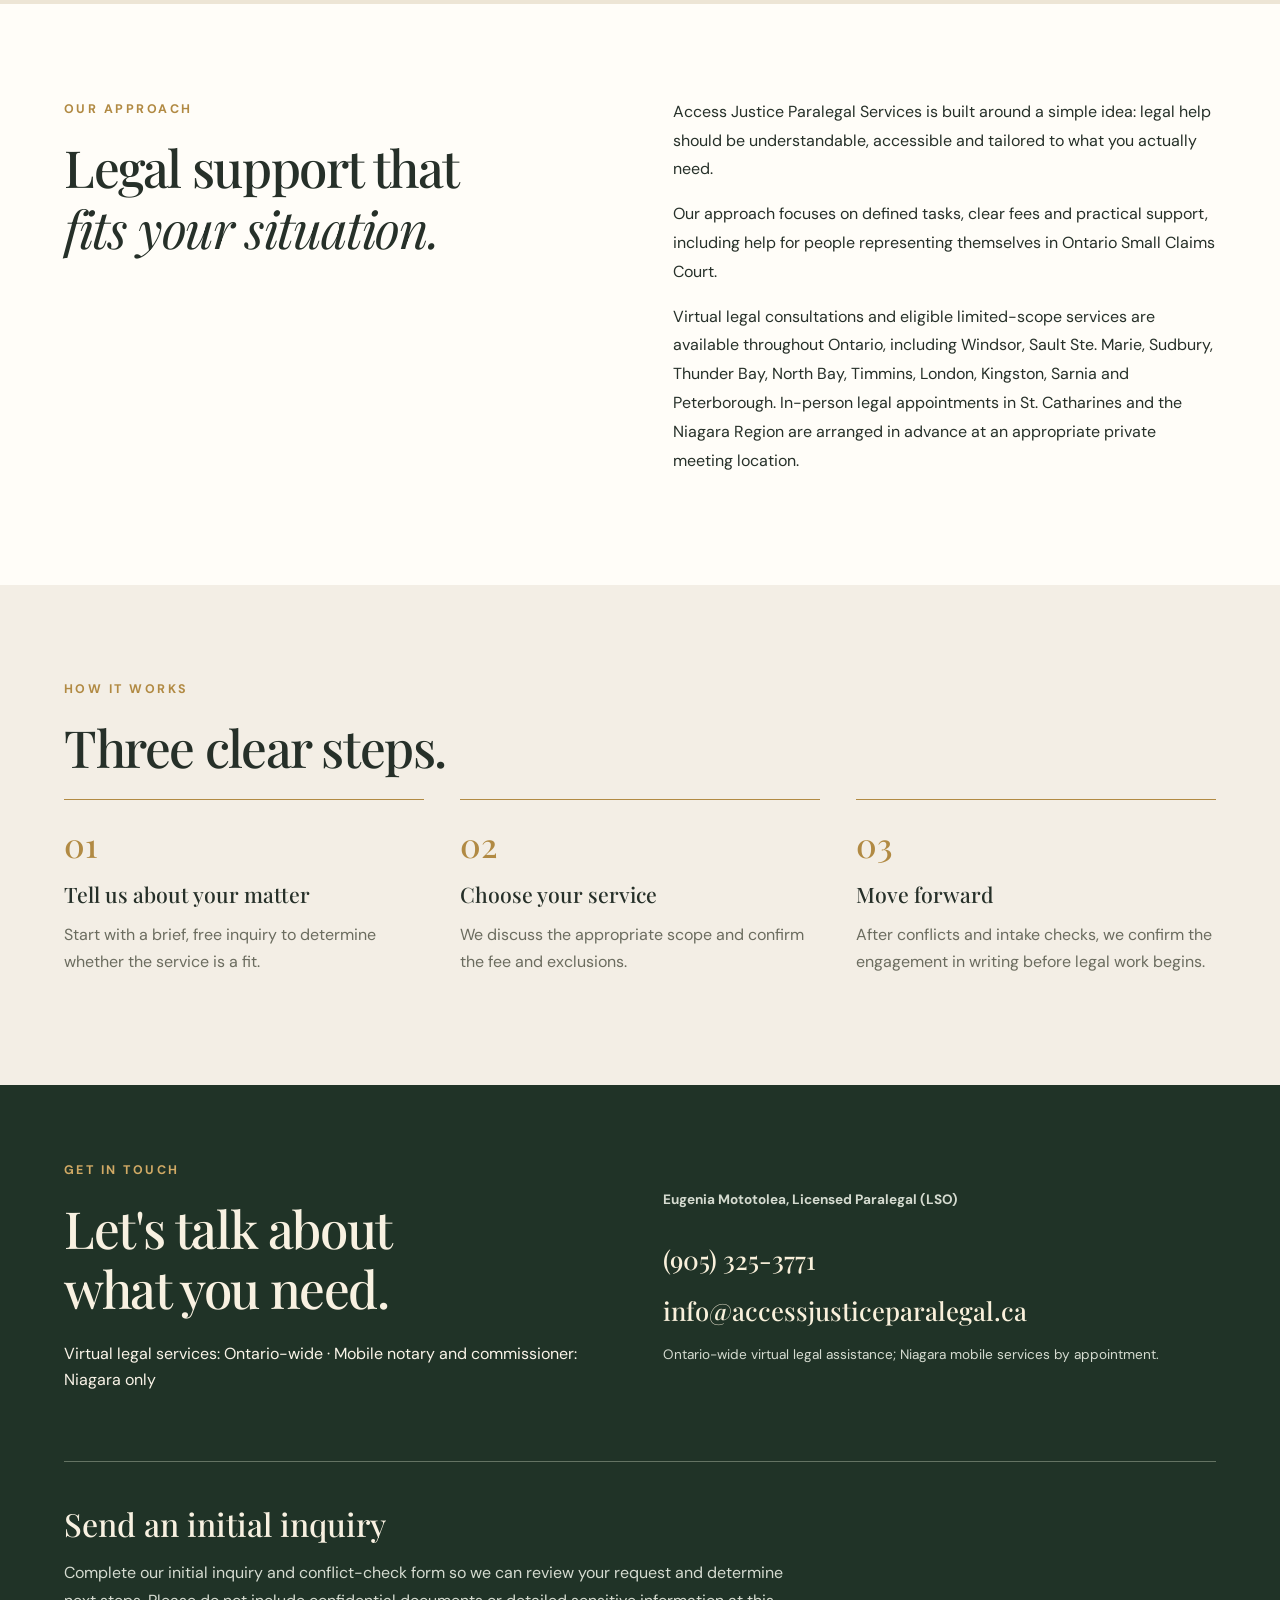
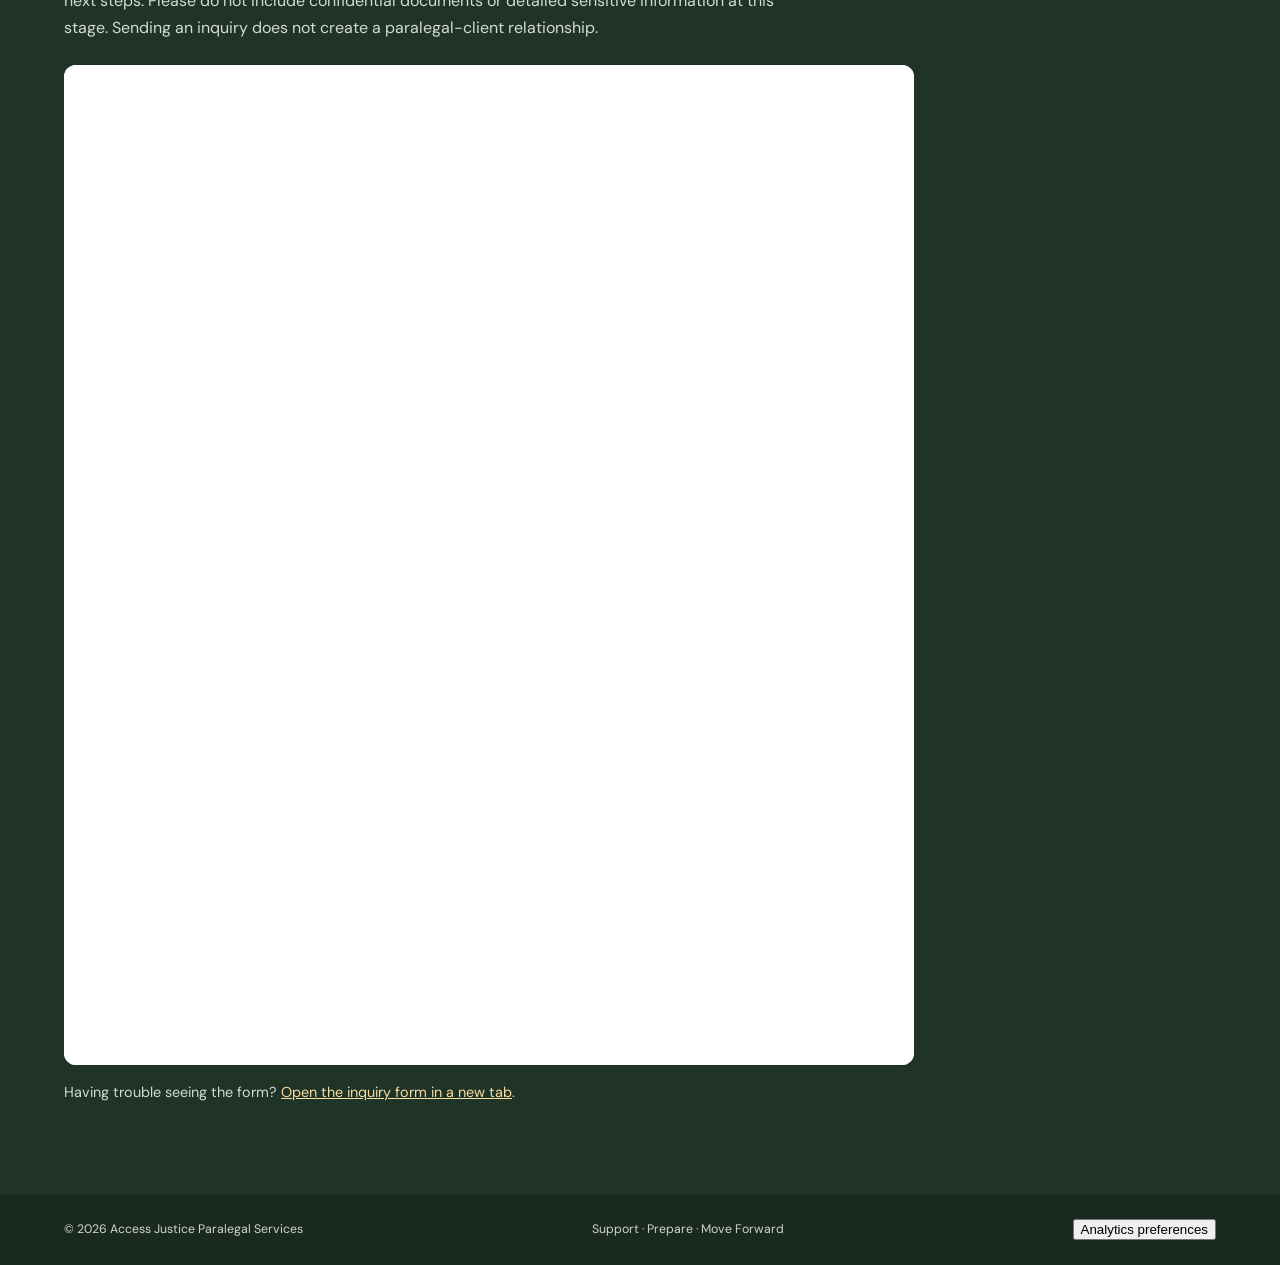
==== commit e39d933f: "Add Ontario paralegal service pages and sitemap links" ====
--- a/index.html
+++ b/index.html
@@ -53,7 +53,9 @@
 <section class="section" id="services"><div class="wrap"><p class="eyebrow">HOW WE CAN HELP</p><h2>Legal help, tailored to your needs.</h2><p class="intro">Choose an individual service or combine a legal assessment with document preparation. You will know what is included before work begins.</p>
 <div class="service-grid"><article class="service-card"><span class="service-number">01</span><h3>Small Claims Court</h3><p>Preparation of a Plaintiff's Claim, Defendant's Claim or Defence, along with focused advice, document review and motion preparation where appropriate.</p></article>
 <article class="service-card"><span class="service-number">02</span><h3>Limited-scope guidance</h3><p>Legal assessments, review of a client-prepared court document, demand letters and consultations for a specific task or stage of a matter.</p></article>
-<article class="service-card"><span class="service-number">03</span><h3>Ontario tribunal & offence matters</h3><p>Inquiries about eligible landlord and tenant, provincial offence and administrative tribunal matters are assessed individually for scope and suitability.</p></article></div></div></section>
+<article class="service-card"><span class="service-number">03</span><h3>Ontario tribunal & offence matters</h3><p>Inquiries about eligible landlord and tenant, provincial offence and administrative tribunal matters are assessed individually for scope and suitability.</p></article></div>
+<p>Explore Ontario-wide virtual services: <a href="/small-claims-court-ontario.html">Small Claims Court</a> · <a href="/landlord-tenant-board-ontario.html">Landlord and Tenant Board</a> · <a href="/human-rights-tribunal-ontario.html">Human Rights Tribunal of Ontario</a>.</p>
+</div></section>
 <section class="section pricing-section" id="fees"><div class="wrap">
 <p class="eyebrow">CLEAR, LIMITED-SCOPE LEGAL HELP</p><h2>Small Claims Court services &amp; pricing</h2>
 <p class="intro">Choose the assistance you need: legal advice, a personalized action plan, documents prepared for you, or preparation with filing guidance. Each higher-level package includes the services described in the preceding level. All prices are in Canadian dollars <strong>plus applicable HST</strong>; court fees and authorized disbursements are extra.</p>
